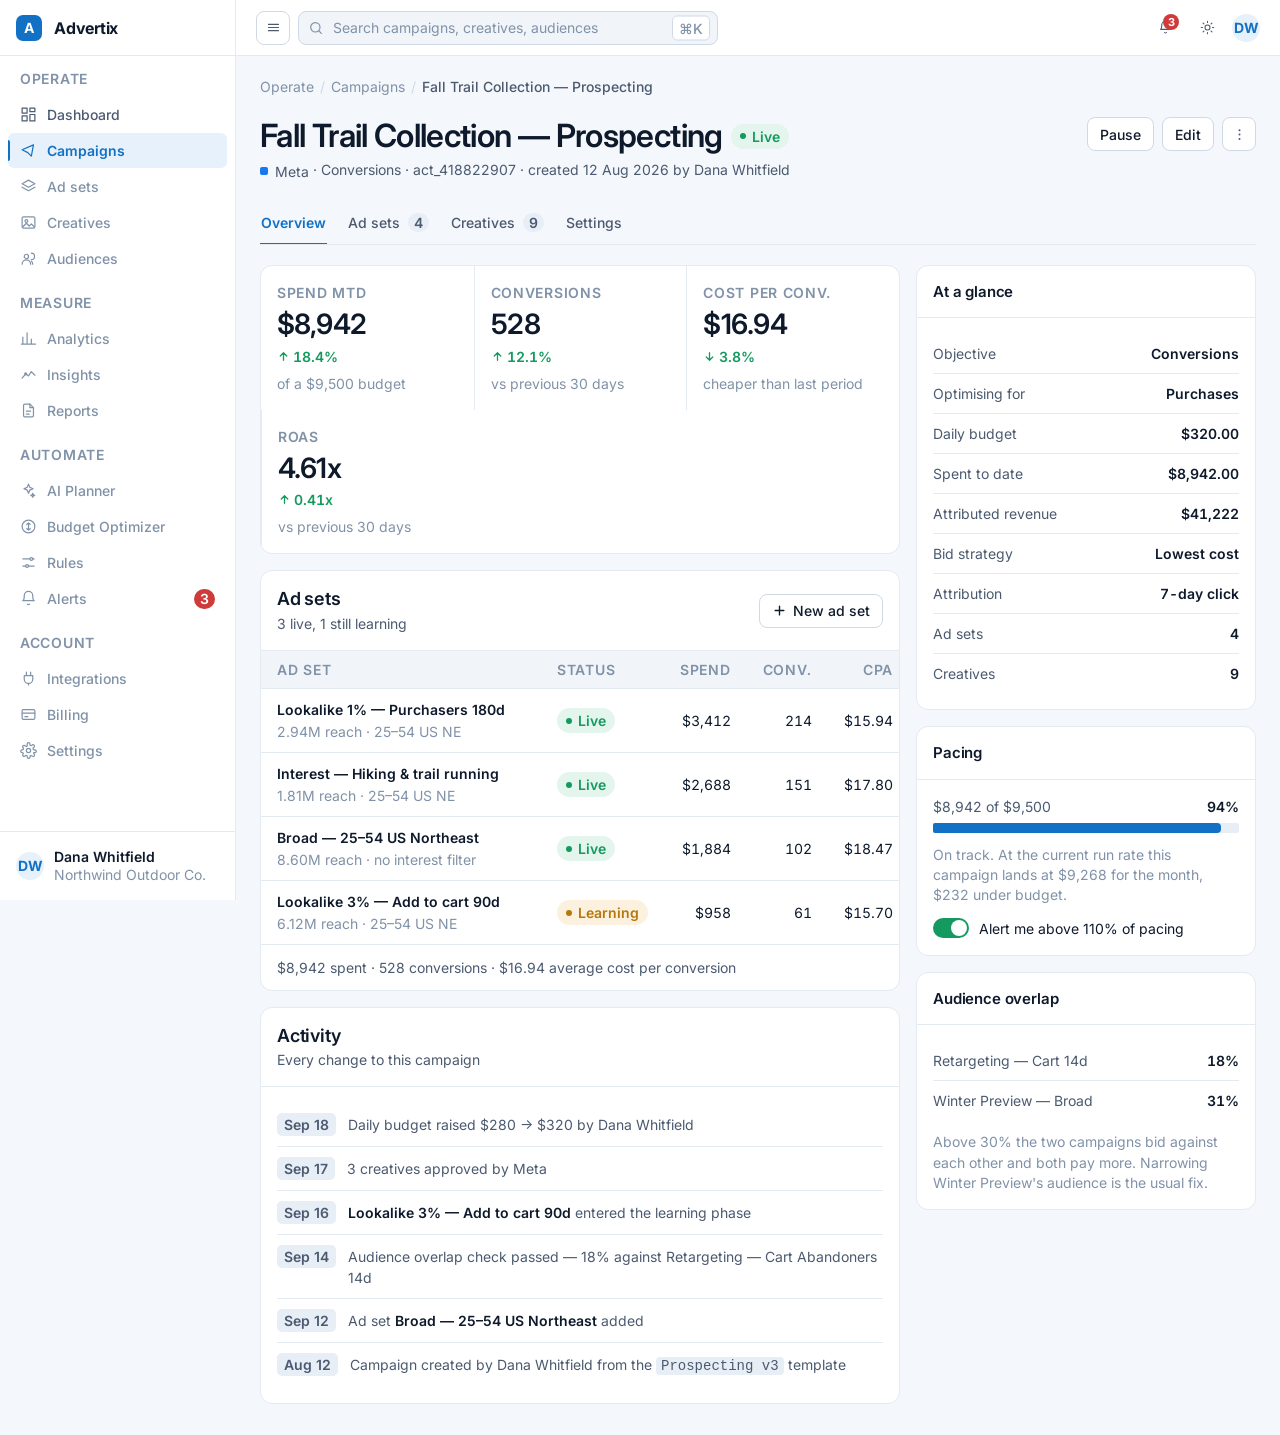
==== mockups/campaign-detail.html @ b87b7564 "Rebuild mockups on a console UI pattern set Restyles the design system and rebuilds the Dashboard, t" ====
<!doctype html>
<html lang="en">
<head>
<meta charset="utf-8" />
<meta name="viewport" content="width=device-width, initial-scale=1" />
<title>Fall Trail Collection &middot; Advertix</title>
<meta name="description" content="Advertix campaign detail mockup." />
<link rel="stylesheet" href="assets/tokens.css" />
<script>
  /* Resolve the theme before first paint so the page never flashes. */
  (function () {
    try {
      var saved = localStorage.getItem("advertix-theme");
      document.documentElement.setAttribute("data-theme",
        saved || (window.matchMedia("(prefers-color-scheme: dark)").matches ? "dark" : "light"));
    } catch (e) { document.documentElement.setAttribute("data-theme", "light"); }
  })();
</script>
</head>
<body>
<a class="skip-link" href="#main">Skip to content</a>
<div class="scrim" id="scrim" hidden></div>

<div class="app">
  <aside class="rail" id="rail" aria-label="Main navigation">
    <div class="rail__brand">
      <span class="rail__mark" aria-hidden="true">A</span>
      <span class="rail__name">Advertix</span>
    </div>
    <div class="rail__scroll">
      <div class="rail__group">
        <p class="eyebrow rail__label" id="nav-operate">Operate</p>
        <nav class="nav" aria-labelledby="nav-operate">
          <a class="nav__item" href="dashboard.html"><svg viewBox="0 0 24 24" fill="none" stroke="currentColor" stroke-width="1.7" stroke-linecap="round" stroke-linejoin="round" aria-hidden="true"><path d="M3 3h7v7H3zM14 3h7v5h-7zM14 12h7v9h-7zM3 14h7v7H3z"/></svg>Dashboard</a>
          <a class="nav__item" href="campaigns.html" aria-current="page"><svg viewBox="0 0 24 24" fill="none" stroke="currentColor" stroke-width="1.7" stroke-linecap="round" stroke-linejoin="round" aria-hidden="true"><path d="M3 11l16-7-3 16-5-5-8-4z"/></svg>Campaigns</a>
          <span class="nav__item nav__item--todo" title="Ad sets is not mocked yet"><svg viewBox="0 0 24 24" fill="none" stroke="currentColor" stroke-width="1.7" stroke-linecap="round" stroke-linejoin="round" aria-hidden="true"><path d="M12 3l9 5-9 5-9-5 9-5z"/><path d="M3 13l9 5 9-5"/></svg>Ad sets</span>
          <span class="nav__item nav__item--todo" title="Creatives is not mocked yet"><svg viewBox="0 0 24 24" fill="none" stroke="currentColor" stroke-width="1.7" stroke-linecap="round" stroke-linejoin="round" aria-hidden="true"><rect x="3" y="4" width="18" height="16" rx="2"/><circle cx="9" cy="10" r="2"/><path d="M4 18l5-5 4 4 3-3 4 4"/></svg>Creatives</span>
          <span class="nav__item nav__item--todo" title="Audiences is not mocked yet"><svg viewBox="0 0 24 24" fill="none" stroke="currentColor" stroke-width="1.7" stroke-linecap="round" stroke-linejoin="round" aria-hidden="true"><circle cx="9" cy="9" r="3"/><path d="M3 20a6 6 0 0112 0"/><path d="M16 4.5a3 3 0 010 9"/><path d="M18 20a5.6 5.6 0 00-2-4.3"/></svg>Audiences</span>
        </nav>
      </div>
      <div class="rail__group">
        <p class="eyebrow rail__label" id="nav-measure">Measure</p>
        <nav class="nav" aria-labelledby="nav-measure">
          <span class="nav__item nav__item--todo" title="Analytics is not mocked yet"><svg viewBox="0 0 24 24" fill="none" stroke="currentColor" stroke-width="1.7" stroke-linecap="round" stroke-linejoin="round" aria-hidden="true"><path d="M4 20V10M10 20V4M16 20v-7M22 20H2"/></svg>Analytics</span>
          <span class="nav__item nav__item--todo" title="Insights is not mocked yet"><svg viewBox="0 0 24 24" fill="none" stroke="currentColor" stroke-width="1.7" stroke-linecap="round" stroke-linejoin="round" aria-hidden="true"><path d="M3 17l5-6 4 3 4-6 5 5"/><circle cx="8" cy="11" r="1.4"/></svg>Insights</span>
          <span class="nav__item nav__item--todo" title="Reports is not mocked yet"><svg viewBox="0 0 24 24" fill="none" stroke="currentColor" stroke-width="1.7" stroke-linecap="round" stroke-linejoin="round" aria-hidden="true"><path d="M14 3H7a2 2 0 00-2 2v14a2 2 0 002 2h10a2 2 0 002-2V8z"/><path d="M14 3v5h5M9 13h6M9 17h4"/></svg>Reports</span>
        </nav>
      </div>
      <div class="rail__group">
        <p class="eyebrow rail__label" id="nav-automate">Automate</p>
        <nav class="nav" aria-labelledby="nav-automate">
          <span class="nav__item nav__item--todo" title="AI Planner is not mocked yet"><svg viewBox="0 0 24 24" fill="none" stroke="currentColor" stroke-width="1.7" stroke-linecap="round" stroke-linejoin="round" aria-hidden="true"><path d="M12 3l1.9 4.6L18.5 9.5 13.9 11.4 12 16l-1.9-4.6L5.5 9.5l4.6-1.9z"/><path d="M18 16l.8 2 2 .8-2 .8-.8 2-.8-2-2-.8 2-.8z"/></svg>AI Planner</span>
          <span class="nav__item nav__item--todo" title="Budget Optimizer is not mocked yet"><svg viewBox="0 0 24 24" fill="none" stroke="currentColor" stroke-width="1.7" stroke-linecap="round" stroke-linejoin="round" aria-hidden="true"><circle cx="12" cy="12" r="9"/><path d="M12 7v10M9.5 9.5a2.5 2.5 0 012.5-2 2.4 2.4 0 012.4 1.6M14.5 14.5a2.5 2.5 0 01-2.5 2 2.4 2.4 0 01-2.4-1.6"/></svg>Budget Optimizer</span>
          <span class="nav__item nav__item--todo" title="Rules is not mocked yet"><svg viewBox="0 0 24 24" fill="none" stroke="currentColor" stroke-width="1.7" stroke-linecap="round" stroke-linejoin="round" aria-hidden="true"><path d="M4 7h10M18 7h2M4 17h4M12 17h8"/><circle cx="16" cy="7" r="2"/><circle cx="10" cy="17" r="2"/></svg>Rules</span>
          <span class="nav__item nav__item--todo" title="Alerts is not mocked yet"><svg viewBox="0 0 24 24" fill="none" stroke="currentColor" stroke-width="1.7" stroke-linecap="round" stroke-linejoin="round" aria-hidden="true"><path d="M18 8a6 6 0 00-12 0c0 6-2 7-2 7h16s-2-1-2-7"/><path d="M10.5 20a2 2 0 003 0"/></svg>Alerts<span class="nav__count">3</span></span>
        </nav>
      </div>
      <div class="rail__group">
        <p class="eyebrow rail__label" id="nav-account">Account</p>
        <nav class="nav" aria-labelledby="nav-account">
          <span class="nav__item nav__item--todo" title="Integrations is not mocked yet"><svg viewBox="0 0 24 24" fill="none" stroke="currentColor" stroke-width="1.7" stroke-linecap="round" stroke-linejoin="round" aria-hidden="true"><path d="M9 3v5M15 3v5M6 8h12v5a6 6 0 01-12 0z"/><path d="M12 19v2"/></svg>Integrations</span>
          <span class="nav__item nav__item--todo" title="Billing is not mocked yet"><svg viewBox="0 0 24 24" fill="none" stroke="currentColor" stroke-width="1.7" stroke-linecap="round" stroke-linejoin="round" aria-hidden="true"><rect x="3" y="5" width="18" height="14" rx="2"/><path d="M3 10h18M7 15h4"/></svg>Billing</span>
          <span class="nav__item nav__item--todo" title="Settings is not mocked yet"><svg viewBox="0 0 24 24" fill="none" stroke="currentColor" stroke-width="1.7" stroke-linecap="round" stroke-linejoin="round" aria-hidden="true"><circle cx="12" cy="12" r="3"/><path d="M19.4 15a1.6 1.6 0 00.3 1.8l.1.1a2 2 0 11-2.8 2.8l-.1-.1a1.6 1.6 0 00-2.7 1.1V21a2 2 0 11-4 0v-.1A1.6 1.6 0 007.5 19.4l-.1.1a2 2 0 11-2.8-2.8l.1-.1A1.6 1.6 0 003 15a2 2 0 110-4 1.6 1.6 0 001.6-2.6l-.1-.1a2 2 0 112.8-2.8l.1.1A1.6 1.6 0 0010 3.6V3a2 2 0 114 0v.6a1.6 1.6 0 002.7 1.1l.1-.1a2 2 0 112.8 2.8l-.1.1A1.6 1.6 0 0021 11a2 2 0 110 4z"/></svg>Settings</span>
        </nav>
      </div>
    </div>
    <div class="rail__foot">
      <button class="acct" type="button" title="Switch workspace">
        <span class="avatar" aria-hidden="true">DW</span>
        <span style="min-width:0">
          <span class="acct__name">Dana Whitfield</span>
          <span class="acct__meta">Northwind Outdoor Co.</span>
        </span>
      </button>
    </div>
  </aside>
  <div class="main">
  <header class="topbar">
      <button class="btn btn--icon btn--icon-bordered hamburger" id="navToggle" type="button"
              aria-expanded="false" aria-controls="rail" aria-label="Open navigation">
        <svg viewBox="0 0 24 24" fill="none" stroke="currentColor" stroke-width="1.8" stroke-linecap="round" aria-hidden="true"><path d="M4 7h16M4 12h16M4 17h16"/></svg>
      </button>

      <div class="omnibox">
        <svg class="omnibox__icon" viewBox="0 0 24 24" fill="none" stroke="currentColor" stroke-width="1.8" stroke-linecap="round" aria-hidden="true"><circle cx="11" cy="11" r="7"/><path d="M20 20l-3.5-3.5"/></svg>
        <label class="visually-hidden" for="omni">Search campaigns, ad sets, creatives and audiences</label>
        <input id="omni" type="search" placeholder="Search campaigns, creatives, audiences" />
        <span class="kbd" aria-hidden="true">&#8984;K</span>
      </div>

      <span class="topbar__spacer"></span>

      <button class="btn btn--icon bell" type="button" aria-label="Notifications, 3 unread" title="Notifications">
        <svg viewBox="0 0 24 24" fill="none" stroke="currentColor" stroke-width="1.7" stroke-linecap="round" stroke-linejoin="round" aria-hidden="true"><path d="M18 8a6 6 0 00-12 0c0 6-2 7-2 7h16s-2-1-2-7"/><path d="M10.5 20a2 2 0 003 0"/></svg>
        <span class="bell__dot" aria-hidden="true">3</span>
      </button>

      <button class="btn btn--icon" id="themeToggle" type="button" aria-label="Switch to dark theme" title="Switch theme">
        <svg class="icon-sun" viewBox="0 0 24 24" fill="none" stroke="currentColor" stroke-width="1.7" stroke-linecap="round" aria-hidden="true"><circle cx="12" cy="12" r="4"/><path d="M12 2v2M12 20v2M2 12h2M20 12h2M4.9 4.9l1.4 1.4M17.7 17.7l1.4 1.4M19.1 4.9l-1.4 1.4M6.3 17.7l-1.4 1.4"/></svg>
        <svg class="icon-moon hidden" viewBox="0 0 24 24" fill="none" stroke="currentColor" stroke-width="1.7" stroke-linecap="round" stroke-linejoin="round" aria-hidden="true"><path d="M20 14.5A8.5 8.5 0 019.5 4a8.5 8.5 0 1010.5 10.5z"/></svg>
      </button>

      <span class="avatar" title="Dana Whitfield" aria-hidden="true">DW</span>
    </header>
    <main class="page" id="main">
      <nav class="crumbs" aria-label="Breadcrumb"><a href="dashboard.html">Operate</a><span class="crumbs__sep" aria-hidden="true">/</span><a href="campaigns.html">Campaigns</a><span class="crumbs__sep" aria-hidden="true">/</span><span aria-current="page">Fall Trail Collection &mdash; Prospecting</span></nav>

      <div class="pagehead">
        <div>
          <div class="row-2">
            <h1>Fall Trail Collection &mdash; Prospecting</h1>
            <span class="pill pill--live">Live</span>
          </div>
          <p class="pagehead__meta">
            <span class="plat" style="display:inline-flex"><span class="plat__dot plat__dot--meta" aria-hidden="true"></span>Meta</span>
            &middot; Conversions &middot; act_418822907 &middot; created 12 Aug 2026 by Dana Whitfield
          </p>
        </div>
        <div class="pagehead__actions">
          <button class="btn btn--default" type="button" data-say="Campaign paused - delivery stops at the next hourly sync">Pause</button>
          <button class="btn btn--default" type="button" data-say="Opening the campaign editor">Edit</button>
          <button class="btn btn--icon btn--icon-bordered" type="button" data-menu="hdrMenu" aria-haspopup="true" aria-expanded="false" aria-label="More actions">
            <svg viewBox="0 0 24 24" fill="currentColor" aria-hidden="true"><circle cx="12" cy="5" r="1.6"/><circle cx="12" cy="12" r="1.6"/><circle cx="12" cy="19" r="1.6"/></svg>
          </button>
        </div>
      </div>

      <div class="tabs" role="tablist" aria-label="Campaign sections">
        <button class="tab" role="tab" aria-selected="true"  aria-controls="d-ov"  id="d-t-ov"  type="button">Overview</button>
        <button class="tab" role="tab" aria-selected="false" aria-controls="d-as"  id="d-t-as"  type="button" tabindex="-1">Ad sets <span class="tab__count">4</span></button>
        <button class="tab" role="tab" aria-selected="false" aria-controls="d-cr"  id="d-t-cr"  type="button" tabindex="-1">Creatives <span class="tab__count">9</span></button>
        <button class="tab" role="tab" aria-selected="false" aria-controls="d-set" id="d-t-set" type="button" tabindex="-1">Settings</button>
      </div>

      <div id="d-ov" role="tabpanel" aria-labelledby="d-t-ov">
        <div class="split">
          <div class="stack-4">
            <section class="stats" aria-label="Campaign metrics">
            <div class="stat">
              <p class="stat__label">Spend MTD</p>
              <p class="stat__value">$8,942</p>
              <p class="stat__foot"><span class="delta delta--good"><svg viewBox="0 0 24 24" fill="none" stroke="currentColor" stroke-width="2.4" stroke-linecap="round" stroke-linejoin="round" aria-hidden="true"><path d="M12 19V5M6 11l6-6 6 6"/></svg>18.4%</span><span>of a $9,500 budget</span></p>
            </div>
            <div class="stat">
              <p class="stat__label">Conversions</p>
              <p class="stat__value">528</p>
              <p class="stat__foot"><span class="delta delta--good"><svg viewBox="0 0 24 24" fill="none" stroke="currentColor" stroke-width="2.4" stroke-linecap="round" stroke-linejoin="round" aria-hidden="true"><path d="M12 19V5M6 11l6-6 6 6"/></svg>12.1%</span><span>vs previous 30 days</span></p>
            </div>
            <div class="stat">
              <p class="stat__label">Cost per conv.</p>
              <p class="stat__value">$16.94</p>
              <p class="stat__foot"><span class="delta delta--good"><svg viewBox="0 0 24 24" fill="none" stroke="currentColor" stroke-width="2.4" stroke-linecap="round" stroke-linejoin="round" aria-hidden="true"><path d="M12 5v14M6 13l6 6 6-6"/></svg>3.8%</span><span>cheaper than last period</span></p>
            </div>
            <div class="stat">
              <p class="stat__label">ROAS</p>
              <p class="stat__value">4.61x</p>
              <p class="stat__foot"><span class="delta delta--good"><svg viewBox="0 0 24 24" fill="none" stroke="currentColor" stroke-width="2.4" stroke-linecap="round" stroke-linejoin="round" aria-hidden="true"><path d="M12 19V5M6 11l6-6 6 6"/></svg>0.41x</span><span>vs previous 30 days</span></p>
            </div>
            </section>

            <section class="card">
              <div class="card__head">
                <div><h2 class="card__title">Ad sets</h2><p class="card__sub">3 live, 1 still learning</p></div>
                <button class="btn btn--default" type="button" data-say="Opening the new ad set form">
                  <svg viewBox="0 0 24 24" fill="none" stroke="currentColor" stroke-width="2.2" stroke-linecap="round" aria-hidden="true"><path d="M12 5v14M5 12h14"/></svg>
                  New ad set
                </button>
              </div>
              <div class="tablewrap">
                <table class="table" style="min-width:760px">
                  <caption class="visually-hidden">Ad sets in this campaign</caption>
                  <thead><tr>
                    <th scope="col" class="col-name">Ad set</th><th scope="col">Status</th>
                    <th scope="col" class="num">Spend</th><th scope="col" class="num">Conv.</th>
                    <th scope="col" class="num">CPA</th><th scope="col" class="num">ROAS</th>
                    <th class="col-actions" scope="col"><span class="visually-hidden">Actions</span></th>
                  </tr></thead>
                  <tbody>
              <tr>
                <td><span class="cell"><span class="cell__main">Lookalike 1% &mdash; Purchasers 180d</span><span class="cell__sub">2.94M reach &middot; 25&ndash;54 US NE</span></span></td>
                <td><span class="pill pill--live">Live</span></td>
                <td class="num">$3,412</td><td class="num">214</td><td class="num">$15.94</td><td class="num">4.92x</td>
                <td class="col-actions"><button class="btn btn--icon" type="button" data-menu="am0" aria-haspopup="true" aria-expanded="false" aria-label="Campaign actions"><svg viewBox="0 0 24 24" fill="currentColor" aria-hidden="true"><circle cx="12" cy="5" r="1.6"/><circle cx="12" cy="12" r="1.6"/><circle cx="12" cy="19" r="1.6"/></svg></button></td>
              </tr>
              <tr>
                <td><span class="cell"><span class="cell__main">Interest &mdash; Hiking &amp; trail running</span><span class="cell__sub">1.81M reach &middot; 25&ndash;54 US NE</span></span></td>
                <td><span class="pill pill--live">Live</span></td>
                <td class="num">$2,688</td><td class="num">151</td><td class="num">$17.80</td><td class="num">4.41x</td>
                <td class="col-actions"><button class="btn btn--icon" type="button" data-menu="am1" aria-haspopup="true" aria-expanded="false" aria-label="Campaign actions"><svg viewBox="0 0 24 24" fill="currentColor" aria-hidden="true"><circle cx="12" cy="5" r="1.6"/><circle cx="12" cy="12" r="1.6"/><circle cx="12" cy="19" r="1.6"/></svg></button></td>
              </tr>
              <tr>
                <td><span class="cell"><span class="cell__main">Broad &mdash; 25&ndash;54 US Northeast</span><span class="cell__sub">8.60M reach &middot; no interest filter</span></span></td>
                <td><span class="pill pill--live">Live</span></td>
                <td class="num">$1,884</td><td class="num">102</td><td class="num">$18.47</td><td class="num">4.28x</td>
                <td class="col-actions"><button class="btn btn--icon" type="button" data-menu="am2" aria-haspopup="true" aria-expanded="false" aria-label="Campaign actions"><svg viewBox="0 0 24 24" fill="currentColor" aria-hidden="true"><circle cx="12" cy="5" r="1.6"/><circle cx="12" cy="12" r="1.6"/><circle cx="12" cy="19" r="1.6"/></svg></button></td>
              </tr>
              <tr>
                <td><span class="cell"><span class="cell__main">Lookalike 3% &mdash; Add to cart 90d</span><span class="cell__sub">6.12M reach &middot; 25&ndash;54 US NE</span></span></td>
                <td><span class="pill pill--learning">Learning</span></td>
                <td class="num">$958</td><td class="num">61</td><td class="num">$15.70</td><td class="num">4.63x</td>
                <td class="col-actions"><button class="btn btn--icon" type="button" data-menu="am3" aria-haspopup="true" aria-expanded="false" aria-label="Campaign actions"><svg viewBox="0 0 24 24" fill="currentColor" aria-hidden="true"><circle cx="12" cy="5" r="1.6"/><circle cx="12" cy="12" r="1.6"/><circle cx="12" cy="19" r="1.6"/></svg></button></td>
              </tr>
                  </tbody>
                </table>
              </div>
              <div class="card__foot"><span>$8,942 spent &middot; 528 conversions &middot; $16.94 average cost per conversion</span></div>
            </section>

            <section class="card">
              <div class="card__head"><div><h2 class="card__title">Activity</h2><p class="card__sub">Every change to this campaign</p></div></div>
              <div class="card__body">
                <div class="feed">
              <div class="feed__row"><span class="feed__when">Sep 18</span><span class="feed__what">Daily budget raised $280 &rarr; $320 by Dana Whitfield</span></div>
              <div class="feed__row"><span class="feed__when">Sep 17</span><span class="feed__what">3 creatives approved by Meta</span></div>
              <div class="feed__row"><span class="feed__when">Sep 16</span><span class="feed__what"><b>Lookalike 3% &mdash; Add to cart 90d</b> entered the learning phase</span></div>
              <div class="feed__row"><span class="feed__when">Sep 14</span><span class="feed__what">Audience overlap check passed &mdash; 18% against Retargeting &mdash; Cart Abandoners 14d</span></div>
              <div class="feed__row"><span class="feed__when">Sep 12</span><span class="feed__what">Ad set <b>Broad &mdash; 25&ndash;54 US Northeast</b> added</span></div>
              <div class="feed__row"><span class="feed__when">Aug 12</span><span class="feed__what">Campaign created by Dana Whitfield from the <span class="mono">Prospecting v3</span> template</span></div>
                </div>
              </div>
            </section>
          </div>

          <aside class="stack-4">
            <section class="card">
              <div class="card__head"><div><h2 class="card__title" style="font-size:var(--fs-body)">At a glance</h2></div></div>
              <div class="card__body">
                <div class="facts">
                  <div class="facts__row"><span class="facts__key">Objective</span><span class="facts__val">Conversions</span></div>
                  <div class="facts__row"><span class="facts__key">Optimising for</span><span class="facts__val">Purchases</span></div>
                  <div class="facts__row"><span class="facts__key">Daily budget</span><span class="facts__val">$320.00</span></div>
                  <div class="facts__row"><span class="facts__key">Spent to date</span><span class="facts__val">$8,942.00</span></div>
                  <div class="facts__row"><span class="facts__key">Attributed revenue</span><span class="facts__val">$41,222</span></div>
                  <div class="facts__row"><span class="facts__key">Bid strategy</span><span class="facts__val">Lowest cost</span></div>
                  <div class="facts__row"><span class="facts__key">Attribution</span><span class="facts__val">7-day click</span></div>
                  <div class="facts__row"><span class="facts__key">Ad sets</span><span class="facts__val">4</span></div>
                  <div class="facts__row"><span class="facts__key">Creatives</span><span class="facts__val">9</span></div>
                </div>
              </div>
            </section>

            <section class="card">
              <div class="card__head"><div><h2 class="card__title" style="font-size:var(--fs-body)">Pacing</h2></div></div>
              <div class="card__body stack-3">
                <div>
                  <div class="hbar__top">
                    <span class="u-small u-muted">$8,942 of $9,500</span>
                    <span class="hbar__val">94%</span>
                  </div>
                  <div class="hbar__track"><div class="hbar__fill" style="width:94%"></div></div>
                </div>
                <p class="field__hint">On track. At the current run rate this campaign lands at $9,268 for the month, $232 under budget.</p>
                <label class="switch">
                  <input type="checkbox" checked />
                  <span class="switch__track" aria-hidden="true"></span>
                  <span class="u-small">Alert me above 110% of pacing</span>
                </label>
              </div>
            </section>

            <section class="card">
              <div class="card__head"><div><h2 class="card__title" style="font-size:var(--fs-body)">Audience overlap</h2></div></div>
              <div class="card__body stack-3">
                <div class="facts">
                  <div class="facts__row"><span class="facts__key">Retargeting &mdash; Cart 14d</span><span class="facts__val">18%</span></div>
                  <div class="facts__row"><span class="facts__key">Winter Preview &mdash; Broad</span><span class="facts__val">31%</span></div>
                </div>
                <p class="field__hint">Above 30% the two campaigns bid against each other and both pay more. Narrowing Winter Preview's audience is the usual fix.</p>
              </div>
            </section>
          </aside>
        </div>
      </div>

      <div id="d-as" role="tabpanel" aria-labelledby="d-t-as" class="hidden">
        <section class="card">
          <div class="card__head"><div><h2 class="card__title">All 4 ad sets</h2><p class="card__sub">Same table as the overview, with delivery diagnostics added</p></div></div>
          <div class="card__body"><p class="u-muted u-small">Delivery diagnostics, frequency and placement breakdowns land on this tab in a later pass. The ad set table on the Overview tab is the finished pattern.</p></div>
        </section>
      </div>

      <div id="d-cr" role="tabpanel" aria-labelledby="d-t-cr" class="hidden">
        <section class="card"><div class="card__body">
          <div class="empty">
            <span class="empty__icon" aria-hidden="true"><svg viewBox="0 0 24 24" fill="none" stroke="currentColor" stroke-width="1.8" stroke-linecap="round" stroke-linejoin="round" aria-hidden="true"><rect x="3" y="4" width="18" height="16" rx="2"/><circle cx="9" cy="10" r="2"/><path d="M4 18l5-5 4 4 3-3 4 4"/></svg></span>
            <h2 class="card__title">9 creatives, all approved</h2>
            <p>Frequency is 3.2 and climbing on the three oldest. Meta usually starts pulling delivery once it passes 3.5, so a refresh is worth queueing.</p>
            <div class="empty__actions"><button class="btn btn--default" type="button" data-say="Opening the creative grid">Open creative grid</button></div>
          </div>
        </div></section>
      </div>

      <div id="d-set" role="tabpanel" aria-labelledby="d-t-set" class="hidden">
        <section class="card">
          <div class="card__head"><div><h2 class="card__title">Settings</h2><p class="card__sub">Changes apply at the next hourly sync</p></div></div>
          <div class="card__body stack-4">
            <div class="formgrid formgrid--2">
              <div class="field">
                <label class="field__label" for="dname">Campaign name</label>
                <input class="input" id="dname" type="text" value="Fall Trail Collection &mdash; Prospecting" />
              </div>
              <div class="field">
                <label class="field__label" for="dbudget">Daily budget</label>
                <input class="input" id="dbudget" type="text" value="$320.00" />
                <p class="field__hint">Raising it more than 20% at once resets the learning phase.</p>
              </div>
            </div>
            <label class="switch">
              <input type="checkbox" checked />
              <span class="switch__track" aria-hidden="true"></span>
              <span class="u-small">Pause automatically if CPA goes above $24.00 for 3 days</span>
            </label>
          </div>
          <div class="formfoot">
            <button class="btn btn--danger" type="button" data-say="Archive needs a confirmation step - not mocked yet">Archive campaign</button>
            <button class="btn btn--primary" type="button" data-say="Settings saved - live at the next hourly sync">Save changes</button>
          </div>
        </section>
      </div>
    </main>
  </div>
</div>

<div class="menu" id="hdrMenu" hidden role="menu">
  <button class="menu__item" type="button" role="menuitem" data-say="Campaign duplicated as a draft">Duplicate campaign</button>
  <button class="menu__item" type="button" role="menuitem" data-say="Opening the change history">View change history</button>
  <button class="menu__item" type="button" role="menuitem" data-say="Exporting this campaign to CSV">Export report</button>
  <div class="menu__sep"></div>
  <button class="menu__item menu__item--danger" type="button" role="menuitem" data-say="Archive needs a confirmation step - not mocked yet">Archive campaign</button>
</div>
<div class="menu" id="am0" hidden role="menu">
  <button class="menu__item" type="button" role="menuitem" data-say="Opening the campaign editor">Edit campaign</button>
  <button class="menu__item" type="button" role="menuitem" data-say="Campaign paused">Pause campaign</button>
  <button class="menu__item" type="button" role="menuitem" data-say="Campaign duplicated as a draft">Duplicate</button>
  <div class="menu__sep"></div>
  <button class="menu__item menu__item--danger" type="button" role="menuitem" data-say="Campaign archived">Archive</button>
</div>
<div class="menu" id="am1" hidden role="menu">
  <button class="menu__item" type="button" role="menuitem" data-say="Opening the campaign editor">Edit campaign</button>
  <button class="menu__item" type="button" role="menuitem" data-say="Campaign paused">Pause campaign</button>
  <button class="menu__item" type="button" role="menuitem" data-say="Campaign duplicated as a draft">Duplicate</button>
  <div class="menu__sep"></div>
  <button class="menu__item menu__item--danger" type="button" role="menuitem" data-say="Campaign archived">Archive</button>
</div>
<div class="menu" id="am2" hidden role="menu">
  <button class="menu__item" type="button" role="menuitem" data-say="Opening the campaign editor">Edit campaign</button>
  <button class="menu__item" type="button" role="menuitem" data-say="Campaign paused">Pause campaign</button>
  <button class="menu__item" type="button" role="menuitem" data-say="Campaign duplicated as a draft">Duplicate</button>
  <div class="menu__sep"></div>
  <button class="menu__item menu__item--danger" type="button" role="menuitem" data-say="Campaign archived">Archive</button>
</div>
<div class="menu" id="am3" hidden role="menu">
  <button class="menu__item" type="button" role="menuitem" data-say="Opening the campaign editor">Edit campaign</button>
  <button class="menu__item" type="button" role="menuitem" data-say="Campaign paused">Pause campaign</button>
  <button class="menu__item" type="button" role="menuitem" data-say="Campaign duplicated as a draft">Duplicate</button>
  <div class="menu__sep"></div>
  <button class="menu__item menu__item--danger" type="button" role="menuitem" data-say="Campaign archived">Archive</button>
</div>

<div class="toast" id="toast" role="status" aria-live="polite">
  <span class="toast__dot" aria-hidden="true"></span>
  <span id="toastText">Saved</span>
</div>

<script>
(function () {
  "use strict";

  var root = document.documentElement;
  var $ = function (id) { return document.getElementById(id); };

  /* Theme */
  var themeBtn = $("themeToggle");
  function paintTheme() {
    var dark = root.getAttribute("data-theme") === "dark";
    themeBtn.querySelector(".icon-sun").classList.toggle("hidden", dark);
    themeBtn.querySelector(".icon-moon").classList.toggle("hidden", !dark);
    themeBtn.setAttribute("aria-label", dark ? "Switch to light theme" : "Switch to dark theme");
  }
  themeBtn.addEventListener("click", function () {
    var next = root.getAttribute("data-theme") === "dark" ? "light" : "dark";
    root.setAttribute("data-theme", next);
    try { localStorage.setItem("advertix-theme", next); } catch (e) {}
    paintTheme();
  });
  paintTheme();

  /* Off-canvas navigation */
  var navToggle = $("navToggle"), scrim = $("scrim"), rail = $("rail");
  function setNav(open) {
    root.setAttribute("data-nav", open ? "open" : "closed");
    navToggle.setAttribute("aria-expanded", String(open));
    navToggle.setAttribute("aria-label", open ? "Close navigation" : "Open navigation");
    scrim.hidden = !open;
    (open ? rail.querySelector("a, button") : navToggle).focus();
  }
  navToggle.addEventListener("click", function () { setNav(root.getAttribute("data-nav") !== "open"); });
  scrim.addEventListener("click", function () { setNav(false); });

  /* Toast */
  var toast = $("toast"), toastText = $("toastText"), toastTimer;
  function say(msg) {
    toastText.textContent = msg;
    toast.setAttribute("data-show", "true");
    clearTimeout(toastTimer);
    toastTimer = setTimeout(function () { toast.removeAttribute("data-show"); }, 3000);
  }

  /* Row menus — one open at a time, click-away and Escape close it. */
  var openMenu = null;
  function closeMenu() { if (openMenu) { openMenu.hidden = true; openMenu.__btn.setAttribute("aria-expanded", "false"); openMenu = null; } }
  Array.prototype.forEach.call(document.querySelectorAll("[data-menu]"), function (btn) {
    var menu = document.getElementById(btn.getAttribute("data-menu"));
    if (!menu) { return; }
    menu.__btn = btn;
    btn.addEventListener("click", function (e) {
      e.stopPropagation();
      var wasOpen = !menu.hidden;
      closeMenu();
      if (!wasOpen) {
        var r = btn.getBoundingClientRect();
        menu.style.top = (window.scrollY + r.bottom + 4) + "px";
        menu.style.left = (window.scrollX + r.right - menu.offsetWidth) + "px";
        menu.hidden = false;
        btn.setAttribute("aria-expanded", "true");
        openMenu = menu;
      }
    });
    Array.prototype.forEach.call(menu.querySelectorAll(".menu__item"), function (item) {
      item.addEventListener("click", function () { closeMenu(); say(item.getAttribute("data-say") || item.textContent.trim()); });
    });
  });
  document.addEventListener("click", closeMenu);
  document.addEventListener("keydown", function (e) {
    if (e.key !== "Escape") { return; }
    if (openMenu) { closeMenu(); }
    else if (root.getAttribute("data-nav") === "open") { setNav(false); }
  });

  /* Tabs */
  Array.prototype.forEach.call(document.querySelectorAll("[role=tablist]"), function (list) {
    var tabs = Array.prototype.slice.call(list.querySelectorAll("[role=tab]"));
    function select(tab) {
      tabs.forEach(function (t) {
        var on = t === tab;
        t.setAttribute("aria-selected", String(on));
        t.tabIndex = on ? 0 : -1;
        var panel = document.getElementById(t.getAttribute("aria-controls"));
        if (panel) { panel.classList.toggle("hidden", !on); }
      });
    }
    tabs.forEach(function (tab, i) {
      tab.addEventListener("click", function () { select(tab); });
      tab.addEventListener("keydown", function (e) {
        var d = e.key === "ArrowRight" ? 1 : e.key === "ArrowLeft" ? -1 : 0;
        if (!d) { return; }
        e.preventDefault();
        var next = tabs[(i + d + tabs.length) % tabs.length];
        next.focus(); select(next);
      });
    });
  });

  /* Select-all checkbox in table headers */
  Array.prototype.forEach.call(document.querySelectorAll("[data-checkall]"), function (master) {
    var boxes = Array.prototype.slice.call(document.querySelectorAll("." + master.getAttribute("data-checkall")));
    master.addEventListener("change", function () {
      boxes.forEach(function (b) { b.checked = master.checked; });
      master.indeterminate = false;
    });
    boxes.forEach(function (b) {
      b.addEventListener("change", function () {
        var n = boxes.filter(function (x) { return x.checked; }).length;
        master.checked = n === boxes.length;
        master.indeterminate = n > 0 && n < boxes.length;
      });
    });
  });

  /* Anything marked data-say is wired, so no control on these pages is dead. */
  Array.prototype.forEach.call(document.querySelectorAll("[data-say]:not(.menu__item)"), function (el) {
    el.addEventListener("click", function () { say(el.getAttribute("data-say")); });
  });

})();
</script>
</body>
</html>
---- mockups/assets/tokens.css ----
/* ===========================================================================
   Advertix — design tokens & shared UI
   Single source of truth for every mockup in this folder. Never hardcode a
   colour in a page; reference a variable from here.

   1 font · 2 tokens light · 3 tokens dark · 4 base · 5 shell · 6 page header
   7 tabs · 8 toolbar · 9 buttons · 10 form controls · 11 cards · 12 tables
   13 status · 14 stats · 15 attention list · 16 detail layout · 17 activity
   18 stepper · 19 charts · 20 states · 21 overlays · 22 utilities · 23 hub
   =========================================================================== */

/* ---- 1. Font ------------------------------------------------------------ */
/* One family throughout. A console is read, not browsed — a second display
   face on titles and metrics makes the numbers look editorial. */
@import url("https://fonts.googleapis.com/css2?family=Inter:wght@400;500;600;700&display=swap");

/* ---- 2. Tokens — light -------------------------------------------------- */
:root {
  --canvas: #f4f7fb;
  --surface: #ffffff;
  --surface-2: #f1f5fa;
  --surface-3: #e8eef6;
  --ink: #0e1a2b;
  --ink-2: #4b5a70;
  --ink-3: #8092a8;
  --line: #e4eaf2;
  --line-strong: #cfd9e6;

  --brand: #1271c4;
  --brand-hover: #0f5fa8;
  --brand-active: #0c4d88;
  --brand-soft: #e7f1fb;
  --on-brand: #ffffff;
  --link: #1271c4;

  --positive: #149a5e;
  --positive-soft: #e3f5ec;
  --warning: #b6770c;
  --warning-soft: #fbf1de;
  --risk: #cf3b3b;
  --risk-soft: #fbe9e9;
  --ai: #6b47d6;
  --ai-soft: #efebfc;
  --neutral-soft: #eef2f7;

  --platform-meta: #1877f2;
  --platform-google: #ea4335;
  --platform-tiktok: #111111;
  --platform-linkedin: #0a66c2;

  /* Chart series — validated for lightness, chroma, CVD separation,
     normal-vision separation and 3:1 contrast against the chart surface. */
  --series-1: #1271c4;
  --series-2: #eb6834;
  --series-2-wash: rgba(235, 104, 52, 0.1);
  --grid: #e4eaf2;
  --chart-surface: #ffffff;

  --font: "Inter", system-ui, -apple-system, "Segoe UI", sans-serif;
  --fs-micro: 14px;  /* hard floor — nothing on any page goes below */
  --fs-small: 14px;
  --fs-body: 15px;
  --fs-h3: 18px;
  --fs-h2: 22px;
  --fs-metric: 28px;
  --fs-title: 32px;

  --r-control: 8px;
  --r-card: 12px;
  --r-pill: 999px;

  --s1: 4px;
  --s2: 8px;
  --s3: 12px;
  --s4: 16px;
  --s5: 20px;
  --s6: 24px;
  --s7: 32px;

  /* Cards use borders. Shadow is for things that float. */
  --shadow-popover: 0 8px 24px -8px rgba(14, 26, 43, 0.22);
  --shadow-overlay: 0 16px 40px -12px rgba(14, 26, 43, 0.28);
  --ring: 0 0 0 2px var(--surface), 0 0 0 4px var(--brand);

  --rail-w: 236px;
  --topbar-h: 56px;

  --ease: cubic-bezier(0.32, 0.72, 0, 1);
  --dur: 140ms;

  color-scheme: light;
}

/* ---- 3. Tokens — dark --------------------------------------------------- */
:root[data-theme="dark"] {
  --canvas: #0a121e;
  --surface: #101c2c;
  --surface-2: #0d1826;
  --surface-3: #182636;
  --ink: #e8eef7;
  --ink-2: #a6b6cd;
  --ink-3: #728299;
  --line: #213247;
  --line-strong: #2d4058;

  --brand: #1271c4;
  --brand-hover: #3b93e0;
  --brand-active: #63a9e8;
  --brand-soft: #132c45;
  --link: #3b93e0;

  --positive: #38b87a;
  --positive-soft: #10301f;
  --warning: #d79a2b;
  --warning-soft: #33280f;
  --risk: #ef6f6b;
  --risk-soft: #35191b;
  --ai: #8a72e0;
  --ai-soft: #201b38;
  --neutral-soft: #1a2738;

  --platform-tiktok: #f1f1f1;

  --series-1: #3b93e0;
  --series-2: #e0703c;
  --series-2-wash: rgba(224, 112, 60, 0.12);
  --grid: #213247;
  --chart-surface: #101c2c;

  --shadow-popover: 0 8px 24px -8px rgba(0, 0, 0, 0.6);
  --shadow-overlay: 0 16px 40px -12px rgba(0, 0, 0, 0.7);
  --ring: 0 0 0 2px var(--surface), 0 0 0 4px var(--brand-hover);

  color-scheme: dark;
}

@media (prefers-color-scheme: dark) {
  :root:not([data-theme]) {
    --canvas: #0a121e;
    --surface: #101c2c;
    --surface-2: #0d1826;
    --surface-3: #182636;
    --ink: #e8eef7;
    --ink-2: #a6b6cd;
    --ink-3: #728299;
    --line: #213247;
    --line-strong: #2d4058;
    --brand-hover: #3b93e0;
    --brand-active: #63a9e8;
    --brand-soft: #132c45;
    --link: #3b93e0;
    --positive: #38b87a;
    --positive-soft: #10301f;
    --warning: #d79a2b;
    --warning-soft: #33280f;
    --risk: #ef6f6b;
    --risk-soft: #35191b;
    --ai: #8a72e0;
    --ai-soft: #201b38;
    --neutral-soft: #1a2738;
    --platform-tiktok: #f1f1f1;
    --series-1: #3b93e0;
    --series-2: #e0703c;
    --series-2-wash: rgba(224, 112, 60, 0.12);
    --grid: #213247;
    --chart-surface: #101c2c;
    color-scheme: dark;
  }
}

/* ---- 4. Base ------------------------------------------------------------ */
*, *::before, *::after { box-sizing: border-box; }
html { -webkit-text-size-adjust: 100%; }

body {
  margin: 0;
  background: var(--canvas);
  color: var(--ink);
  font-family: var(--font);
  font-size: var(--fs-body);
  line-height: 1.5;
  -webkit-font-smoothing: antialiased;
  -moz-osx-font-smoothing: grayscale;
  overflow-x: hidden;
}

h1, h2, h3, h4 { margin: 0; font-weight: 600; color: var(--ink); letter-spacing: -0.011em; }
h1 { font-size: var(--fs-title); line-height: 1.2; letter-spacing: -0.02em; }
h2 { font-size: var(--fs-h2); line-height: 1.3; }
h3 { font-size: var(--fs-h3); line-height: 1.4; }
p  { margin: 0; }

a { color: var(--link); text-decoration: none; }
a:hover { text-decoration: underline; }
a.btn:hover, a.nav__item:hover, a.hubcard:hover, a.attn__go:hover { text-decoration: none; }

button, input, select, textarea { font: inherit; color: inherit; }

:focus-visible { outline: none; box-shadow: var(--ring); border-radius: var(--r-control); }
::selection { background: var(--brand-soft); color: var(--ink); }

.tnum { font-variant-numeric: tabular-nums; }
.u-muted { color: var(--ink-2); }
.u-faint { color: var(--ink-3); }
.u-small { font-size: var(--fs-small); }
.u-strong { font-weight: 600; color: var(--ink); }

.visually-hidden {
  position: absolute; width: 1px; height: 1px; margin: -1px; padding: 0;
  overflow: hidden; clip: rect(0 0 0 0); white-space: nowrap; border: 0;
}

.skip-link {
  position: absolute; left: var(--s4); top: -60px; z-index: 100;
  background: var(--surface); color: var(--ink);
  border: 1px solid var(--line-strong); border-radius: var(--r-control);
  padding: var(--s2) var(--s4); transition: top var(--dur) var(--ease);
}
.skip-link:focus { top: var(--s4); text-decoration: none; }

/* Small uppercase label. Held at the 14px floor, so it leans on weight,
   colour and tracking rather than size to stay recessive. */
.eyebrow {
  font-size: var(--fs-micro); font-weight: 600; color: var(--ink-3);
  letter-spacing: 0.05em; text-transform: uppercase;
}

/* ---- 5. Shell ----------------------------------------------------------- */
.app { display: grid; grid-template-columns: var(--rail-w) minmax(0, 1fr); min-height: 100vh; }

.rail {
  position: fixed; inset: 0 auto 0 0; width: var(--rail-w); z-index: 40;
  display: flex; flex-direction: column;
  background: var(--surface); border-right: 1px solid var(--line);
}

.rail__brand {
  display: flex; align-items: center; gap: var(--s3); flex: 0 0 auto;
  height: var(--topbar-h); padding: 0 var(--s4);
  border-bottom: 1px solid var(--line);
}
.rail__mark {
  width: 26px; height: 26px; flex: 0 0 auto; border-radius: 7px;
  background: var(--brand); color: var(--on-brand);
  display: grid; place-items: center; font-weight: 700; font-size: var(--fs-small);
}
.rail__name { font-weight: 700; font-size: 16px; letter-spacing: -0.015em; }

.rail__scroll { flex: 1 1 auto; overflow-y: auto; padding: var(--s3) var(--s2) var(--s4); }
.rail__group + .rail__group { margin-top: var(--s4); }
.rail__label { padding: 0 var(--s3) var(--s2); }

.nav { display: flex; flex-direction: column; gap: 1px; }
.nav__item {
  position: relative; display: flex; align-items: center; gap: 10px;
  padding: 7px var(--s3); border-radius: 6px;
  color: var(--ink-2); font-size: var(--fs-small); font-weight: 500;
  transition: background var(--dur) var(--ease), color var(--dur) var(--ease);
}
.nav__item:hover { background: var(--surface-2); color: var(--ink); text-decoration: none; }
.nav__item[aria-current="page"] { background: var(--brand-soft); color: var(--brand); font-weight: 600; }
.nav__item[aria-current="page"]::before {
  content: ""; position: absolute; left: 0; top: 7px; bottom: 7px;
  width: 2px; border-radius: 0 2px 2px 0; background: var(--brand);
}
:root[data-theme="dark"] .nav__item[aria-current="page"] { color: var(--brand-hover); }
:root[data-theme="dark"] .nav__item[aria-current="page"]::before { background: var(--brand-hover); }
.nav__item svg { width: 17px; height: 17px; flex: 0 0 auto; }
/* Pages not mocked yet: dimmed and inert, with a title that says so.
   No "Soon" chips — they added noise to every row for no information. */
.nav__item--todo { color: var(--ink-3); cursor: default; }
.nav__item--todo:hover { background: transparent; color: var(--ink-3); }

.nav__count {
  margin-left: auto; min-width: 20px; height: 20px; padding: 0 6px;
  border-radius: var(--r-pill); background: var(--risk); color: #fff;
  font-size: var(--fs-micro); font-weight: 600; line-height: 20px; text-align: center;
}

.rail__foot { flex: 0 0 auto; border-top: 1px solid var(--line); padding: var(--s2); }
.acct {
  display: flex; align-items: center; gap: 10px; width: 100%;
  padding: var(--s2); background: none; border: 0; border-radius: 6px;
  cursor: pointer; text-align: left;
}
.acct:hover { background: var(--surface-2); }
.avatar {
  width: 28px; height: 28px; flex: 0 0 auto; border-radius: var(--r-pill);
  background: var(--brand-soft); color: var(--brand);
  display: grid; place-items: center; font-size: var(--fs-micro); font-weight: 700;
}
:root[data-theme="dark"] .avatar { color: var(--brand-hover); }
.acct__name {
  display: block; font-size: var(--fs-small); font-weight: 600; line-height: 1.3;
  white-space: nowrap; overflow: hidden; text-overflow: ellipsis;
}
.acct__meta { display: block; font-size: var(--fs-micro); color: var(--ink-3); line-height: 1.3; }

.topbar {
  position: sticky; top: 0; z-index: 30; height: var(--topbar-h);
  display: flex; align-items: center; gap: var(--s2);
  padding: 0 var(--s5); background: var(--surface); border-bottom: 1px solid var(--line);
}
.topbar__spacer { flex: 1 1 auto; }
.hamburger { display: none; }

/* Global search — the widest affordance in the bar, as it should be. */
.omnibox { position: relative; flex: 0 1 420px; min-width: 0; }
.omnibox input {
  width: 100%; height: 34px; padding: 0 60px 0 34px;
  border: 1px solid var(--line-strong); border-radius: var(--r-control);
  background: var(--surface-2); color: var(--ink); font-size: var(--fs-small);
}
.omnibox input::placeholder { color: var(--ink-3); }
.omnibox input:hover { background: var(--surface); }
.omnibox input:focus { background: var(--surface); border-color: var(--brand); }
.omnibox__icon {
  position: absolute; left: 10px; top: 50%; transform: translateY(-50%);
  width: 16px; height: 16px; color: var(--ink-3); pointer-events: none;
}
.kbd {
  position: absolute; right: 8px; top: 50%; transform: translateY(-50%);
  padding: 1px 6px; border: 1px solid var(--line-strong); border-radius: 5px;
  background: var(--surface); color: var(--ink-3);
  font-size: var(--fs-micro); font-weight: 500; pointer-events: none;
}

.bell { position: relative; }
.bell__dot {
  position: absolute; top: 2px; right: 2px; min-width: 16px; height: 16px;
  padding: 0 4px; border-radius: var(--r-pill); background: var(--risk); color: #fff;
  font-size: 11px; font-weight: 700; line-height: 16px; text-align: center;
}

.main { grid-column: 2; min-width: 0; display: flex; flex-direction: column; }
.page { padding: var(--s5) var(--s6) var(--s7); display: flex; flex-direction: column; gap: var(--s5); width: 100%; }

.scrim { display: none; position: fixed; inset: 0; background: rgba(14, 26, 43, 0.5); z-index: 39; }

@media (max-width: 860px) {
  .app { grid-template-columns: minmax(0, 1fr); }
  .main { grid-column: 1; }
  .rail { transform: translateX(-100%); transition: transform 220ms var(--ease); box-shadow: var(--shadow-overlay); }
  :root[data-nav="open"] .rail { transform: translateX(0); }
  :root[data-nav="open"] .scrim { display: block; }
  .hamburger { display: inline-flex; }
  .topbar { padding: 0 var(--s4); }
  .topbar .topbar__status { display: none; }
  .omnibox { display: none; }
  .page { padding: var(--s4); gap: var(--s4); }
}

/* ---- 6. Page header ----------------------------------------------------- */
.crumbs { display: flex; align-items: center; gap: 6px; font-size: var(--fs-small); color: var(--ink-3); flex-wrap: wrap; }
.crumbs a { color: var(--ink-3); }
.crumbs a:hover { color: var(--ink-2); }
.crumbs span[aria-current] { color: var(--ink-2); font-weight: 500; }
.crumbs__sep { color: var(--line-strong); }

.pagehead { display: flex; align-items: flex-start; justify-content: space-between; gap: var(--s4); flex-wrap: wrap; }
.pagehead__meta { margin-top: 4px; font-size: var(--fs-small); color: var(--ink-2); }
.pagehead__actions { display: flex; align-items: center; gap: var(--s2); flex-wrap: wrap; }

/* ---- 7. Tabs ------------------------------------------------------------ */
.tabs {
  display: flex; gap: var(--s5); border-bottom: 1px solid var(--line);
  overflow-x: auto; scrollbar-width: none;
}
.tabs::-webkit-scrollbar { display: none; }
.tab {
  display: inline-flex; align-items: center; gap: var(--s2);
  padding: 10px 1px; border: 0; background: none; cursor: pointer;
  font-size: var(--fs-small); font-weight: 500; color: var(--ink-2);
  border-bottom: 2px solid transparent; margin-bottom: -1px; white-space: nowrap;
}
.tab:hover { color: var(--ink); }
.tab[aria-selected="true"] { color: var(--brand); font-weight: 600; border-bottom-color: var(--brand); }
:root[data-theme="dark"] .tab[aria-selected="true"] { color: var(--brand-hover); border-bottom-color: var(--brand-hover); }
.tab__count {
  min-width: 20px; padding: 0 6px; border-radius: var(--r-pill);
  background: var(--surface-3); color: var(--ink-2);
  font-size: var(--fs-micro); font-weight: 600; line-height: 19px; text-align: center;
}
.tab[aria-selected="true"] .tab__count { background: var(--brand-soft); color: var(--brand); }
:root[data-theme="dark"] .tab[aria-selected="true"] .tab__count { color: var(--brand-hover); }

/* ---- 8. Toolbar --------------------------------------------------------- */
.toolbar {
  display: flex; align-items: center; gap: var(--s2); flex-wrap: wrap;
  padding: var(--s3) var(--s4); border-bottom: 1px solid var(--line);
  background: var(--surface-2);
}
.toolbar__spacer { flex: 1 1 auto; min-width: 0; }
.toolbar__group { display: flex; align-items: center; gap: var(--s2); flex-wrap: wrap; }

.search { position: relative; flex: 0 1 300px; min-width: 180px; }
.search input {
  width: 100%; height: 34px; padding: 0 var(--s3) 0 32px;
  border: 1px solid var(--line-strong); border-radius: var(--r-control);
  background: var(--surface); color: var(--ink); font-size: var(--fs-small);
}
.search input::placeholder { color: var(--ink-3); }
.search input:focus { border-color: var(--brand); }
.search__icon { position: absolute; left: 9px; top: 50%; transform: translateY(-50%); width: 16px; height: 16px; color: var(--ink-3); pointer-events: none; }

/* ---- 9. Buttons --------------------------------------------------------- */
.btn {
  display: inline-flex; align-items: center; justify-content: center; gap: 6px;
  height: 34px; padding: 0 var(--s3); white-space: nowrap; cursor: pointer;
  border: 1px solid transparent; border-radius: var(--r-control);
  background: none; font-size: var(--fs-small); font-weight: 500;
  transition: background var(--dur) var(--ease), border-color var(--dur) var(--ease), color var(--dur) var(--ease);
}
.btn svg { width: 15px; height: 15px; flex: 0 0 auto; }
.btn:disabled, .btn[aria-disabled="true"] { opacity: 0.45; cursor: not-allowed; }

.btn--primary { background: var(--brand); color: var(--on-brand); font-weight: 600; }
.btn--primary:hover:not(:disabled) { background: var(--brand-hover); }
.btn--primary:active:not(:disabled) { background: var(--brand-active); }

.btn--default { background: var(--surface); color: var(--ink); border-color: var(--line-strong); }
.btn--default:hover:not(:disabled) { background: var(--surface-2); border-color: var(--ink-3); }

.btn--ghost { color: var(--ink-2); }
.btn--ghost:hover:not(:disabled) { background: var(--surface-2); color: var(--ink); }

.btn--icon { width: 34px; padding: 0; color: var(--ink-2); }
.btn--icon:hover:not(:disabled) { background: var(--surface-2); color: var(--ink); }
.btn--icon-bordered { border-color: var(--line-strong); background: var(--surface); }

.btn--lg { height: 38px; padding: 0 var(--s4); }
.btn--danger { color: var(--risk); border-color: var(--line-strong); background: var(--surface); }
.btn--danger:hover:not(:disabled) { background: var(--risk-soft); border-color: var(--risk); }

/* ---- 10. Form controls -------------------------------------------------- */
.field { display: flex; flex-direction: column; gap: 6px; min-width: 0; }
.field__label { font-size: var(--fs-small); font-weight: 600; color: var(--ink); }
.field__label .req { color: var(--risk); }
.field__label .opt { color: var(--ink-3); font-weight: 400; }
.field__hint { font-size: var(--fs-micro); color: var(--ink-3); line-height: 1.45; }
.field__error { font-size: var(--fs-micro); color: var(--risk); }

.input, .select, .textarea {
  width: 100%; height: 38px; padding: 0 var(--s3);
  border: 1px solid var(--line-strong); border-radius: var(--r-control);
  background: var(--surface); color: var(--ink); font-size: var(--fs-small);
}
.textarea { height: auto; min-height: 84px; padding: 10px var(--s3); line-height: 1.5; resize: vertical; }
.input::placeholder, .textarea::placeholder { color: var(--ink-3); }
.input:hover, .select:hover, .textarea:hover { border-color: var(--ink-3); }
.input:focus, .select:focus, .textarea:focus { border-color: var(--brand); }
.select { cursor: pointer; padding-right: var(--s5); }
.select--sm, .input--sm { height: 34px; }

/* Segmented control — view switchers and small exclusive choices */
.seg { display: inline-flex; padding: 2px; gap: 2px; background: var(--surface-2); border: 1px solid var(--line); border-radius: var(--r-control); }
/* A field is a column flexbox, so an inline-flex child would stretch. */
.field > .seg { align-self: flex-start; max-width: 100%; overflow-x: auto; }

.seg__btn {
  border: 1px solid transparent; background: none; border-radius: 6px;
  padding: 4px var(--s3); cursor: pointer; white-space: nowrap;
  font-size: var(--fs-small); font-weight: 500; color: var(--ink-2);
}
.seg__btn:hover { color: var(--ink); }
.seg__btn[aria-pressed="true"], .seg__btn[aria-selected="true"] {
  background: var(--surface); color: var(--ink); font-weight: 600; border-color: var(--line-strong);
}

.check { width: 16px; height: 16px; accent-color: var(--brand); cursor: pointer; }

.switch { display: inline-flex; align-items: center; gap: 10px; cursor: pointer; }
.switch input { position: absolute; opacity: 0; width: 0; height: 0; }
.switch__track {
  width: 36px; height: 20px; flex: 0 0 auto; border-radius: var(--r-pill);
  background: var(--line-strong); position: relative; transition: background var(--dur) var(--ease);
}
.switch__track::after {
  content: ""; position: absolute; top: 2px; left: 2px; width: 16px; height: 16px;
  border-radius: var(--r-pill); background: #fff; transition: transform var(--dur) var(--ease);
}
.switch input:checked + .switch__track { background: var(--positive); }
.switch input:checked + .switch__track::after { transform: translateX(16px); }
.switch input:focus-visible + .switch__track { box-shadow: var(--ring); }

/* ---- 11. Cards ---------------------------------------------------------- */
.card { background: var(--surface); border: 1px solid var(--line); border-radius: var(--r-card); }
.card__head {
  display: flex; align-items: center; justify-content: space-between; gap: var(--s4);
  padding: var(--s4); border-bottom: 1px solid var(--line);
}
.card__head--plain { border-bottom: 0; padding-bottom: 0; }
.card__title { font-size: var(--fs-h3); font-weight: 600; }
.card__sub { margin-top: 2px; font-size: var(--fs-small); color: var(--ink-2); }
.card__action { font-size: var(--fs-small); color: var(--ink-2); font-weight: 500; }
.card__body { padding: var(--s4); }
.card__foot {
  display: flex; align-items: center; justify-content: space-between; gap: var(--s3);
  flex-wrap: wrap; padding: var(--s3) var(--s4); border-top: 1px solid var(--line);
  font-size: var(--fs-small); color: var(--ink-2);
}

/* ---- 12. Tables --------------------------------------------------------- */
.tablewrap { overflow-x: auto; -webkit-overflow-scrolling: touch; }
.table { width: 100%; min-width: 1080px; border-collapse: collapse; font-size: var(--fs-small); }
.table thead th {
  position: sticky; top: 0; z-index: 1;
  padding: var(--s2) var(--s4); text-align: left; white-space: nowrap;
  background: var(--surface-2); color: var(--ink-3);
  font-size: var(--fs-micro); font-weight: 600; letter-spacing: 0.05em; text-transform: uppercase;
  border-bottom: 1px solid var(--line);
}
.table td { padding: 10px var(--s4); border-bottom: 1px solid var(--line); vertical-align: middle; }
.table tbody tr:last-child td { border-bottom: 0; }
.table tbody tr:hover td { background: var(--surface-2); }
.table .num { text-align: right; font-variant-numeric: tabular-nums; white-space: nowrap; }
.table .col-check, .table .col-actions { width: 44px; }
.table .col-name { min-width: 280px; }
.table .col-actions { text-align: right; }

/* Two-line cell: the thing, then what qualifies it. */
.cell { display: flex; flex-direction: column; gap: 1px; min-width: 0; }
.cell__main { font-weight: 600; color: var(--ink); }
.cell__sub { font-size: var(--fs-micro); color: var(--ink-3); }
.cell a.cell__main:hover { color: var(--brand); }

/* ---- 13. Status & identity --------------------------------------------- */
.pill {
  display: inline-flex; align-items: center; gap: 6px; white-space: nowrap;
  padding: 2px 9px; border-radius: var(--r-pill);
  font-size: var(--fs-micro); font-weight: 600; line-height: 1.5;
}
.pill::before { content: ""; width: 6px; height: 6px; border-radius: var(--r-pill); background: currentColor; flex: 0 0 auto; }
.pill--active, .pill--live { background: var(--positive-soft); color: var(--positive); }
.pill--paused, .pill--learning, .pill--warn { background: var(--warning-soft); color: var(--warning); }
.pill--draft    { background: var(--neutral-soft); color: var(--ink-2); }
.pill--review   { background: var(--brand-soft); color: var(--brand); }
:root[data-theme="dark"] .pill--review { color: var(--brand-hover); }
.pill--rejected, .pill--risk { background: var(--risk-soft); color: var(--risk); }
.pill--ai { background: var(--ai-soft); color: var(--ai); }
.pill--ai::before { display: none; }
.pill--plain { background: var(--surface-3); color: var(--ink-2); }
.pill--plain::before { display: none; }

/* Platform identity: the colour rides the dot, never the text or a value. */
.plat { display: inline-flex; align-items: center; gap: 7px; white-space: nowrap; color: var(--ink-2); font-size: var(--fs-small); }
.plat__dot { width: 8px; height: 8px; border-radius: 2px; flex: 0 0 auto; }
.plat__dot--meta { background: var(--platform-meta); }
.plat__dot--google { background: var(--platform-google); }
.plat__dot--tiktok { background: var(--platform-tiktok); }
.plat__dot--linkedin { background: var(--platform-linkedin); }

/* Deltas always carry an arrow, so the meaning survives without colour. */
.delta { display: inline-flex; align-items: center; gap: 3px; font-size: var(--fs-micro); font-weight: 600; font-variant-numeric: tabular-nums; }
.delta svg { width: 13px; height: 13px; }
.delta--good { color: var(--positive); }
.delta--bad  { color: var(--risk); }
.delta--flat { color: var(--ink-3); }

/* Pacing meter — track is a lighter step of the fill's own ramp. */
.meter { display: flex; align-items: center; gap: var(--s2); }
.meter__track { display: block; width: 64px; height: 6px; border-radius: var(--r-pill); background: var(--surface-3); overflow: hidden; }
.meter__fill { display: block; height: 100%; border-radius: var(--r-pill); background: var(--brand); }
.meter__fill--warn { background: var(--warning); }
.meter__fill--risk { background: var(--risk); }
.meter__val { font-size: var(--fs-micro); color: var(--ink-2); font-variant-numeric: tabular-nums; }

/* ---- 14. Stat row ------------------------------------------------------- */
/* Four numbers in one bordered strip, not four floating cards. */
.stats {
  display: grid; grid-template-columns: repeat(auto-fit, minmax(190px, 1fr));
  background: var(--surface); border: 1px solid var(--line); border-radius: var(--r-card); overflow: hidden;
}
.stat { display: flex; flex-direction: column; padding: var(--s4); border-left: 1px solid var(--line); min-width: 0; }
.stat:first-child { border-left: 0; }
.stat__label { font-size: var(--fs-micro); font-weight: 600; color: var(--ink-3); letter-spacing: 0.05em; text-transform: uppercase; }
.stat__value { margin-top: auto; padding-top: 6px; font-size: var(--fs-metric); font-weight: 600; letter-spacing: -0.02em; line-height: 1.1; }
.stat__value--risk { color: var(--risk); }
.stat__foot { margin-top: 6px; display: flex; align-items: center; gap: 6px; font-size: var(--fs-micro); color: var(--ink-3); flex-wrap: wrap; }
@media (max-width: 720px) {
  .stat { border-left: 0; border-top: 1px solid var(--line); }
  .stat:first-child { border-top: 0; }
}

/* ---- 15. Attention list ------------------------------------------------- */
/* The one block that earns the top of the dashboard: things that block work. */
.attn__row {
  display: flex; align-items: center; gap: var(--s4);
  padding: var(--s3) var(--s4); border-bottom: 1px solid var(--line);
}
.attn__row:last-child { border-bottom: 0; }
.attn__row:hover { background: var(--surface-2); }
/* Fixed, not min-width: the widest pill must not shunt its own title. */
.attn__tag { flex: 0 0 136px; }
.attn__body { flex: 1 1 auto; min-width: 0; display: block; }
.attn__title { display: block; font-size: var(--fs-small); font-weight: 600; color: var(--ink); }
.attn__desc { display: block; font-size: var(--fs-micro); color: var(--ink-3); margin-top: 1px; }
.attn__go { flex: 0 0 auto; font-size: var(--fs-small); font-weight: 500; color: var(--ink-2); display: inline-flex; align-items: center; gap: 3px; }
.attn__go:hover { color: var(--brand); text-decoration: none; }
@media (max-width: 640px) {
  .attn__row { flex-wrap: wrap; gap: var(--s2); }
  .attn__body { flex-basis: 100%; order: 3; }
  .attn__go { margin-left: auto; }
}

/* ---- 16. Detail layout -------------------------------------------------- */
.split { display: grid; grid-template-columns: minmax(0, 1fr) 340px; gap: var(--s4); align-items: start; }
.split--wide { grid-template-columns: minmax(0, 1.85fr) minmax(0, 1fr); }
.split--left { grid-template-columns: 300px minmax(0, 1fr); }
@media (max-width: 1100px) { .split, .split--wide, .split--left { grid-template-columns: minmax(0, 1fr); } }

/* Label/value rows for an "at a glance" rail */
.facts { display: flex; flex-direction: column; }
.facts__row {
  display: flex; align-items: center; justify-content: space-between; gap: var(--s3);
  padding: 9px 0; border-bottom: 1px solid var(--line); font-size: var(--fs-small);
}
.facts__row:last-child { border-bottom: 0; }
.facts__key { color: var(--ink-2); }
.facts__val { font-weight: 600; text-align: right; font-variant-numeric: tabular-nums; }

/* ---- 17. Activity feed -------------------------------------------------- */
.feed { display: flex; flex-direction: column; }
.feed__row {
  display: flex; align-items: baseline; gap: var(--s3);
  padding: 10px 0; border-bottom: 1px solid var(--line); font-size: var(--fs-small);
}
.feed__row:last-child { border-bottom: 0; }
.feed__when {
  flex: 0 0 auto; min-width: 58px; padding: 1px 7px; border-radius: 5px;
  background: var(--surface-3); color: var(--ink-2);
  font-size: var(--fs-micro); font-weight: 600; text-align: center;
}
.feed__what { color: var(--ink-2); min-width: 0; }
.feed__what b { color: var(--ink); font-weight: 600; }
.mono {
  font-family: ui-monospace, SFMono-Regular, Menlo, monospace;
  font-size: var(--fs-micro); background: var(--surface-3);
  padding: 1px 5px; border-radius: 4px; color: var(--ink-2);
}

/* ---- 18. Stepper -------------------------------------------------------- */
.summary__row { display: flex; align-items: baseline; justify-content: space-between; gap: var(--s3); padding: 8px 0; border-bottom: 1px solid var(--line); font-size: var(--fs-small); }
.summary__row:last-of-type { border-bottom: 0; }
.summary__key { color: var(--ink-2); }
.summary__val { font-weight: 600; text-align: right; }
.summary__val--inherited { color: var(--ink-3); font-weight: 500; }

.formgrid { display: grid; grid-template-columns: repeat(auto-fit, minmax(210px, 1fr)); gap: var(--s4); }
.formgrid--2 { grid-template-columns: repeat(auto-fit, minmax(260px, 1fr)); }
.formrow { display: grid; grid-template-columns: minmax(0, 1fr); gap: var(--s4); }

.formfoot {
  display: flex; align-items: center; justify-content: space-between; gap: var(--s3);
  padding: var(--s3) var(--s4); border-top: 1px solid var(--line); flex-wrap: wrap;
}

/* ---- 19. Charts --------------------------------------------------------- */
.chart-scroll { overflow-x: auto; -webkit-overflow-scrolling: touch; position: relative; }
.chart { display: block; width: 100%; min-width: 560px; height: auto; }
.chart .grid-line { stroke: var(--grid); stroke-width: 1; shape-rendering: crispEdges; }
.chart .axis-text { fill: var(--ink-3); font-family: var(--font); font-size: 15px; font-variant-numeric: tabular-nums; }
.chart .panel-text { fill: var(--ink-2); font-family: var(--font); font-size: 15px; font-weight: 600; }
.chart .col { fill: var(--series-1); }
.chart .line { fill: none; stroke: var(--series-2); stroke-width: 2; stroke-linejoin: round; stroke-linecap: round; }
.chart .area { fill: var(--series-2-wash); }
.chart .enddot { fill: var(--series-2); stroke: var(--chart-surface); stroke-width: 2; }
.chart .hit { fill: transparent; }
.chart .crosshair { stroke: var(--ink-3); stroke-width: 1; stroke-dasharray: 3 3; opacity: 0; pointer-events: none; }
.chart .focusdot { opacity: 0; pointer-events: none; stroke: var(--chart-surface); stroke-width: 2; }
.chart .focusdot--spend { fill: var(--series-1); }
.chart .focusdot--conv { fill: var(--series-2); }
.chart.is-active .crosshair, .chart.is-active .focusdot { opacity: 1; }

.legend { display: flex; gap: var(--s4); flex-wrap: wrap; font-size: var(--fs-small); color: var(--ink-2); }
.legend__item { display: inline-flex; align-items: center; gap: 6px; }
.legend__key { width: 12px; height: 3px; border-radius: 2px; flex: 0 0 auto; }
.legend__key--1 { width: 10px; height: 10px; border-radius: 2px; background: var(--series-1); }
.legend__key--2 { background: var(--series-2); }

.tip {
  position: absolute; z-index: 20; min-width: 196px; padding: 10px var(--s3);
  background: var(--surface); border: 1px solid var(--line-strong); border-radius: var(--r-control);
  box-shadow: var(--shadow-popover); font-size: var(--fs-small);
  pointer-events: none; opacity: 0; transform: translate(12px, 0);
  transition: opacity var(--dur) var(--ease);
}
.tip[data-side="left"] { transform: translate(calc(-100% - 12px), 0); }
.tip[data-show="true"] { opacity: 1; }
.tip__date { font-weight: 600; color: var(--ink); margin-bottom: 6px; }
.tip__row { display: flex; align-items: center; justify-content: space-between; gap: var(--s3); color: var(--ink-2); white-space: nowrap; }
.tip__row + .tip__row { margin-top: 2px; }
.tip__row b { color: var(--ink); font-variant-numeric: tabular-nums; }

/* Horizontal bars — nominal categories, so one hue plus a direct label. */
.hbars { display: grid; gap: var(--s4); }
.hbar__top { display: flex; align-items: baseline; justify-content: space-between; gap: var(--s3); margin-bottom: 6px; }
.hbar__val { font-size: var(--fs-small); font-weight: 600; font-variant-numeric: tabular-nums; }
.hbar__track { height: 10px; background: var(--surface-3); border-radius: 2px; }
.hbar__fill { height: 100%; background: var(--series-1); border-radius: 2px 4px 4px 2px; }
.hbar__meta { margin-top: 6px; display: flex; gap: var(--s4); flex-wrap: wrap; font-size: var(--fs-micro); color: var(--ink-3); }

/* ---- 20. States --------------------------------------------------------- */
.skel {
  background: linear-gradient(100deg, var(--surface-3) 30%, var(--surface-2) 50%, var(--surface-3) 70%);
  background-size: 220% 100%; animation: skel 1.4s linear infinite; border-radius: 6px;
}
@keyframes skel { from { background-position: 140% 0; } to { background-position: -40% 0; } }
.skel--text { height: 13px; }
.skel--metric { height: 26px; }
.skel--chart { height: 240px; border-radius: var(--r-control); display: block; }

.empty, .errorstate {
  display: flex; flex-direction: column; align-items: center; text-align: center;
  gap: var(--s3); padding: var(--s7) var(--s5); max-width: 500px; margin: 0 auto;
}
.empty__icon, .errorstate__icon { width: 40px; height: 40px; border-radius: var(--r-control); display: grid; place-items: center; }
.empty__icon { background: var(--brand-soft); color: var(--brand); }
:root[data-theme="dark"] .empty__icon { color: var(--brand-hover); }
.errorstate__icon { background: var(--risk-soft); color: var(--risk); }
.empty__icon svg, .errorstate__icon svg { width: 20px; height: 20px; }
.empty p, .errorstate p { color: var(--ink-2); font-size: var(--fs-small); }
.empty__actions, .errorstate__actions { display: flex; gap: var(--s2); flex-wrap: wrap; justify-content: center; margin-top: var(--s1); }
.errorcode { font-size: var(--fs-micro); color: var(--ink-3); font-variant-numeric: tabular-nums; }

/* ---- 21. Overlays ------------------------------------------------------- */
.toast {
  position: fixed; right: var(--s6); bottom: var(--s6); z-index: 60;
  display: flex; align-items: center; gap: 10px;
  padding: 10px var(--s4); background: var(--surface);
  border: 1px solid var(--line-strong); border-radius: var(--r-control);
  box-shadow: var(--shadow-overlay); font-size: var(--fs-small); font-weight: 500;
  opacity: 0; transform: translateY(10px); pointer-events: none;
  transition: opacity var(--dur) var(--ease), transform var(--dur) var(--ease);
}
.toast[data-show="true"] { opacity: 1; transform: translateY(0); }
.toast__dot { width: 7px; height: 7px; border-radius: var(--r-pill); background: var(--positive); flex: 0 0 auto; }

.menu {
  position: absolute; z-index: 50; min-width: 180px; padding: var(--s1);
  background: var(--surface); border: 1px solid var(--line-strong);
  border-radius: var(--r-control); box-shadow: var(--shadow-popover);
}
.menu[hidden] { display: none; }
.menu__item {
  display: flex; align-items: center; gap: var(--s2); width: 100%;
  padding: 7px var(--s3); border: 0; border-radius: 6px; background: none;
  cursor: pointer; text-align: left; font-size: var(--fs-small); color: var(--ink);
}
.menu__item:hover { background: var(--surface-2); }
.menu__item--danger { color: var(--risk); }
.menu__sep { height: 1px; margin: var(--s1) 0; background: var(--line); }

/* ---- 22. Utilities ------------------------------------------------------ */
.stack-2 { display: grid; grid-template-columns: minmax(0, 1fr); gap: var(--s2); }
.stack-3 { display: grid; grid-template-columns: minmax(0, 1fr); gap: var(--s3); }
.stack-4 { display: grid; grid-template-columns: minmax(0, 1fr); gap: var(--s4); }
.stack-5 { display: grid; grid-template-columns: minmax(0, 1fr); gap: var(--s5); }
.row-2 { display: flex; align-items: center; gap: var(--s2); flex-wrap: wrap; }
.row-3 { display: flex; align-items: center; gap: var(--s3); flex-wrap: wrap; }
.hidden { display: none !important; }
.ml-auto { margin-left: auto; }

@media (prefers-reduced-motion: reduce) {
  *, *::before, *::after {
    animation-duration: 0.01ms !important; animation-iteration-count: 1 !important;
    transition-duration: 0.01ms !important; scroll-behavior: auto !important;
  }
}

/* ---- 23. Hub (index.html) ---------------------------------------------- */
.hub { max-width: 1040px; margin: 0 auto; padding: var(--s7) var(--s6) 64px; display: flex; flex-direction: column; gap: var(--s7); }
.hub__head { display: flex; align-items: flex-start; justify-content: space-between; gap: var(--s4); flex-wrap: wrap; }
.hub__lede { max-width: 64ch; color: var(--ink-2); margin-top: var(--s3); }
.hub__note { max-width: 70ch; margin-bottom: var(--s4); font-size: var(--fs-small); color: var(--ink-2); }
.hub-grid { display: grid; grid-template-columns: repeat(auto-fill, minmax(250px, 1fr)); gap: var(--s3); }
.hubcard { display: flex; flex-direction: column; gap: 6px; padding: var(--s4); color: inherit; }
a.hubcard:hover { border-color: var(--brand); background: var(--surface-2); text-decoration: none; }
.hubcard__title { display: flex; align-items: center; justify-content: space-between; gap: var(--s3); font-size: var(--fs-h3); font-weight: 600; letter-spacing: -0.011em; color: var(--ink); }
.hubcard__desc { font-size: var(--fs-small); color: var(--ink-2); }
.hubcard--todo { border-style: dashed; background: transparent; }
.hubcard--todo .hubcard__title { color: var(--ink-2); font-size: var(--fs-body); }
.swatches { display: grid; grid-template-columns: repeat(auto-fill, minmax(112px, 1fr)); gap: var(--s3); }
.swatch { border: 1px solid var(--line); border-radius: var(--r-control); overflow: hidden; }
.swatch__chip { height: 38px; }
.swatch__name { display: block; padding: 5px var(--s3) 7px; background: var(--surface); font-size: var(--fs-micro); color: var(--ink-2); }
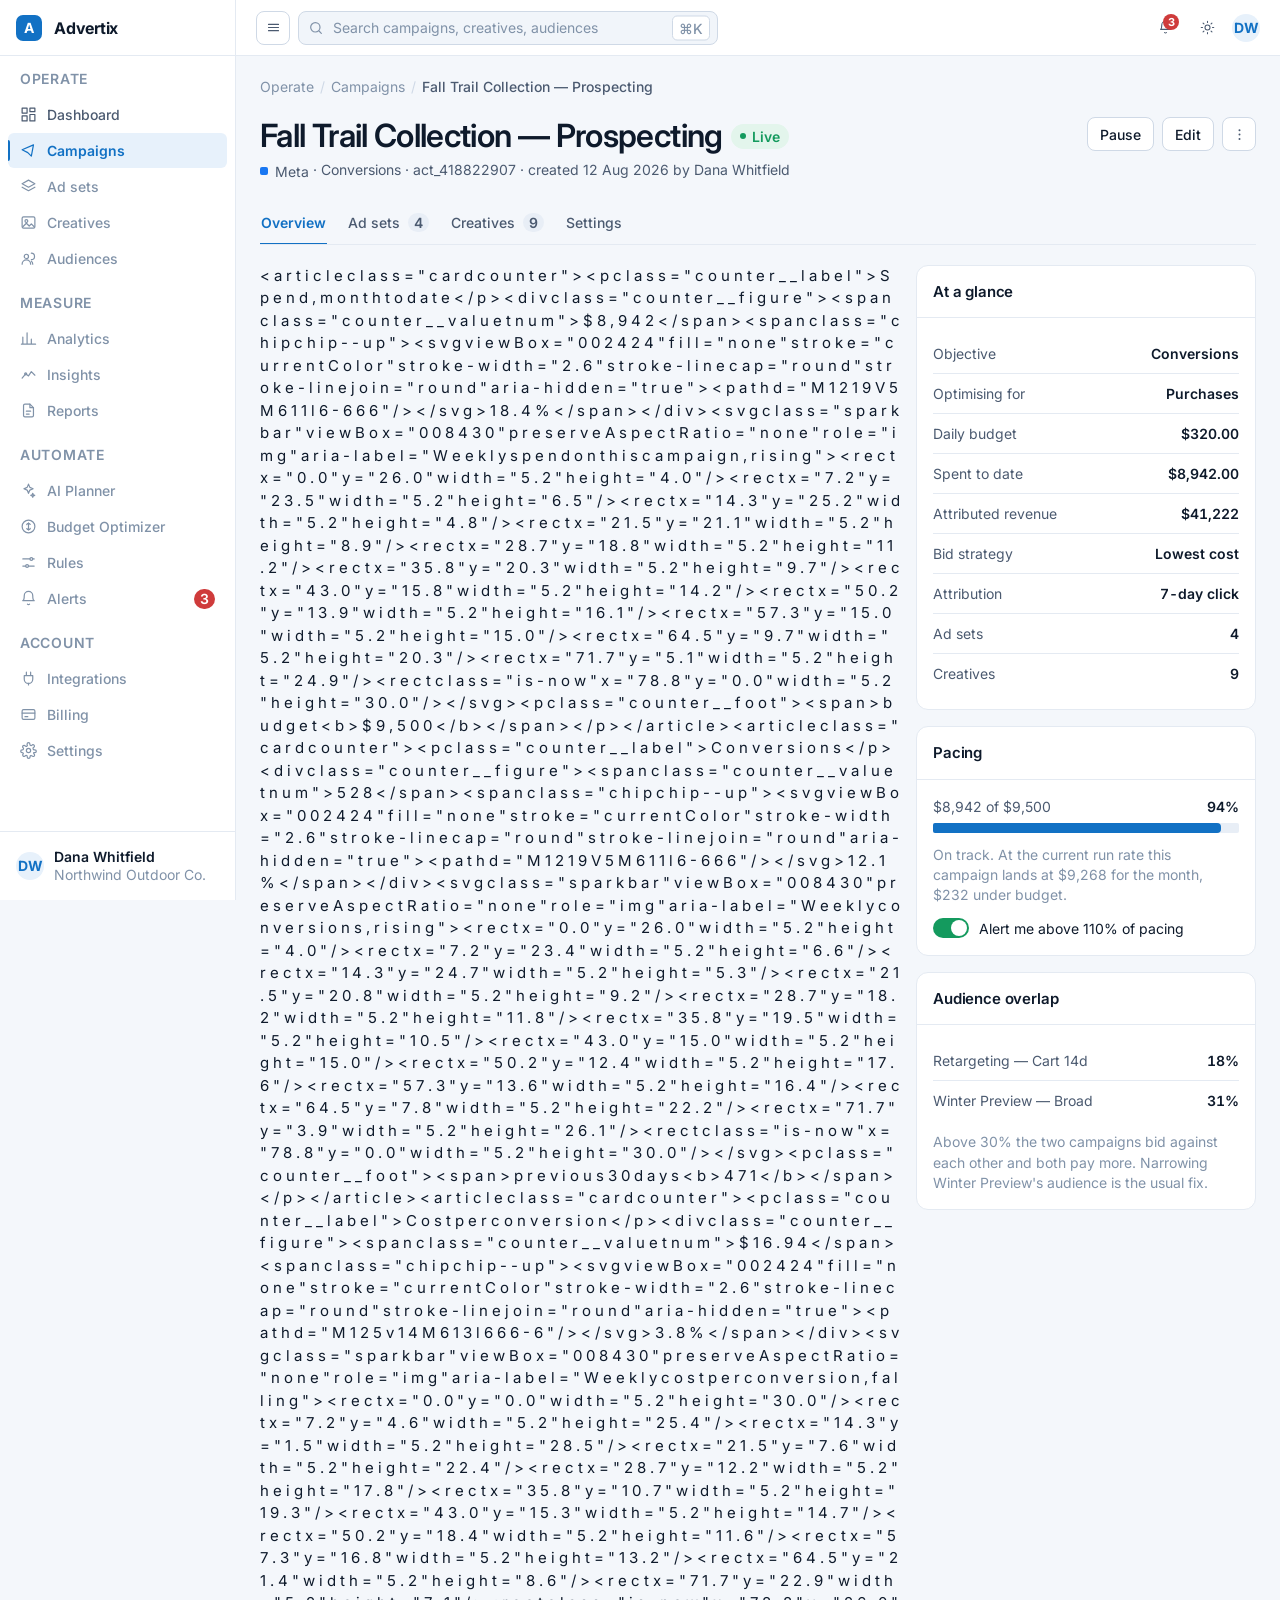
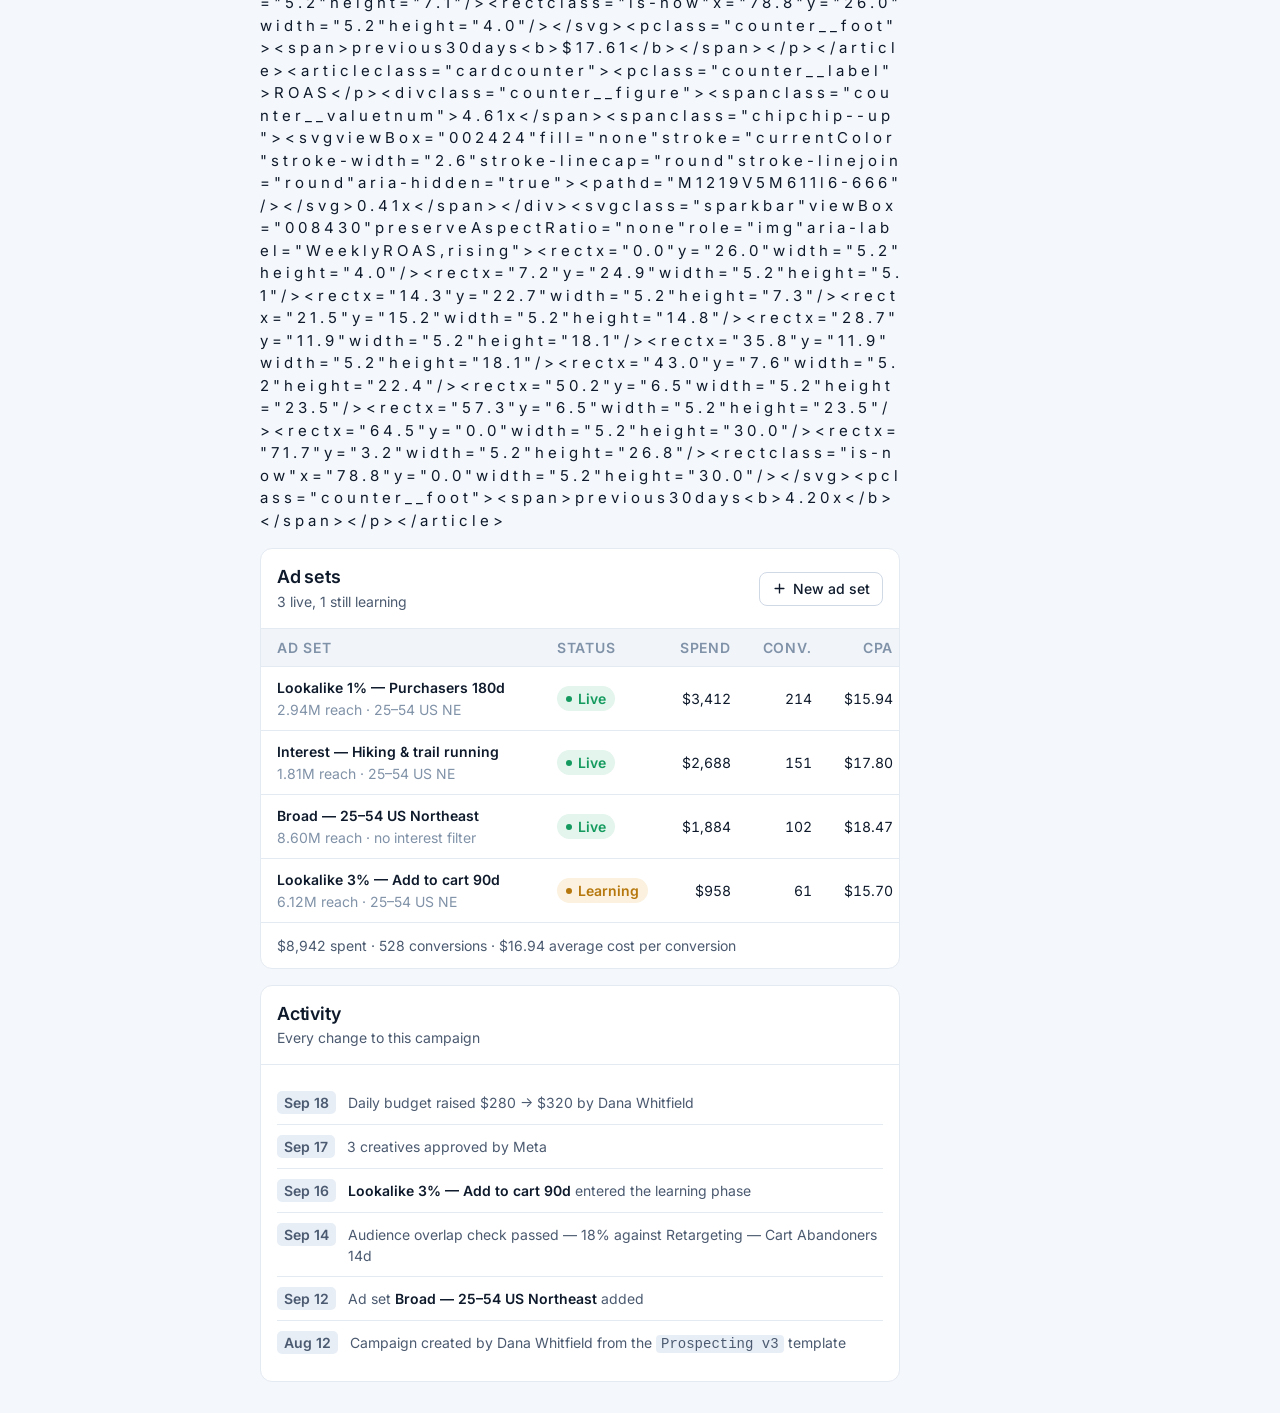
==== commit f48e540a: "Simplify the dashboard and rework the counters Two rounds of feedback: the previous pass borrowed th" ====
--- a/mockups/campaign-detail.html
+++ b/mockups/campaign-detail.html
@@ -135,27 +135,5318 @@
       <div id="d-ov" role="tabpanel" aria-labelledby="d-t-ov">
         <div class="split">
           <div class="stack-4">
-            <section class="stats" aria-label="Campaign metrics">
-            <div class="stat">
-              <p class="stat__label">Spend MTD</p>
-              <p class="stat__value">$8,942</p>
-              <p class="stat__foot"><span class="delta delta--good"><svg viewBox="0 0 24 24" fill="none" stroke="currentColor" stroke-width="2.4" stroke-linecap="round" stroke-linejoin="round" aria-hidden="true"><path d="M12 19V5M6 11l6-6 6 6"/></svg>18.4%</span><span>of a $9,500 budget</span></p>
-            </div>
-            <div class="stat">
-              <p class="stat__label">Conversions</p>
-              <p class="stat__value">528</p>
-              <p class="stat__foot"><span class="delta delta--good"><svg viewBox="0 0 24 24" fill="none" stroke="currentColor" stroke-width="2.4" stroke-linecap="round" stroke-linejoin="round" aria-hidden="true"><path d="M12 19V5M6 11l6-6 6 6"/></svg>12.1%</span><span>vs previous 30 days</span></p>
-            </div>
-            <div class="stat">
-              <p class="stat__label">Cost per conv.</p>
-              <p class="stat__value">$16.94</p>
-              <p class="stat__foot"><span class="delta delta--good"><svg viewBox="0 0 24 24" fill="none" stroke="currentColor" stroke-width="2.4" stroke-linecap="round" stroke-linejoin="round" aria-hidden="true"><path d="M12 5v14M6 13l6 6 6-6"/></svg>3.8%</span><span>cheaper than last period</span></p>
-            </div>
-            <div class="stat">
-              <p class="stat__label">ROAS</p>
-              <p class="stat__value">4.61x</p>
-              <p class="stat__foot"><span class="delta delta--good"><svg viewBox="0 0 24 24" fill="none" stroke="currentColor" stroke-width="2.4" stroke-linecap="round" stroke-linejoin="round" aria-hidden="true"><path d="M12 19V5M6 11l6-6 6 6"/></svg>0.41x</span><span>vs previous 30 days</span></p>
-            </div>
+            <section class="counters" aria-label="Campaign metrics">
+ 
+ 
+ 
+ 
+ 
+ 
+ 
+ 
+ 
+ 
+<
+a
+r
+t
+i
+c
+l
+e
+ 
+c
+l
+a
+s
+s
+=
+"
+c
+a
+r
+d
+ 
+c
+o
+u
+n
+t
+e
+r
+"
+>
+
+
+ 
+ 
+ 
+ 
+ 
+ 
+ 
+ 
+ 
+ 
+ 
+ 
+<
+p
+ 
+c
+l
+a
+s
+s
+=
+"
+c
+o
+u
+n
+t
+e
+r
+_
+_
+l
+a
+b
+e
+l
+"
+>
+S
+p
+e
+n
+d
+,
+ 
+m
+o
+n
+t
+h
+ 
+t
+o
+ 
+d
+a
+t
+e
+<
+/
+p
+>
+
+
+ 
+ 
+ 
+ 
+ 
+ 
+ 
+ 
+ 
+ 
+ 
+ 
+<
+d
+i
+v
+ 
+c
+l
+a
+s
+s
+=
+"
+c
+o
+u
+n
+t
+e
+r
+_
+_
+f
+i
+g
+u
+r
+e
+"
+>
+
+
+ 
+ 
+ 
+ 
+ 
+ 
+ 
+ 
+ 
+ 
+ 
+ 
+ 
+ 
+<
+s
+p
+a
+n
+ 
+c
+l
+a
+s
+s
+=
+"
+c
+o
+u
+n
+t
+e
+r
+_
+_
+v
+a
+l
+u
+e
+ 
+t
+n
+u
+m
+"
+>
+$
+8
+,
+9
+4
+2
+<
+/
+s
+p
+a
+n
+>
+
+
+ 
+ 
+ 
+ 
+ 
+ 
+ 
+ 
+ 
+ 
+ 
+ 
+ 
+ 
+<
+s
+p
+a
+n
+ 
+c
+l
+a
+s
+s
+=
+"
+c
+h
+i
+p
+ 
+c
+h
+i
+p
+-
+-
+u
+p
+"
+>
+<
+s
+v
+g
+ 
+v
+i
+e
+w
+B
+o
+x
+=
+"
+0
+ 
+0
+ 
+2
+4
+ 
+2
+4
+"
+ 
+f
+i
+l
+l
+=
+"
+n
+o
+n
+e
+"
+ 
+s
+t
+r
+o
+k
+e
+=
+"
+c
+u
+r
+r
+e
+n
+t
+C
+o
+l
+o
+r
+"
+ 
+s
+t
+r
+o
+k
+e
+-
+w
+i
+d
+t
+h
+=
+"
+2
+.
+6
+"
+ 
+s
+t
+r
+o
+k
+e
+-
+l
+i
+n
+e
+c
+a
+p
+=
+"
+r
+o
+u
+n
+d
+"
+ 
+s
+t
+r
+o
+k
+e
+-
+l
+i
+n
+e
+j
+o
+i
+n
+=
+"
+r
+o
+u
+n
+d
+"
+ 
+a
+r
+i
+a
+-
+h
+i
+d
+d
+e
+n
+=
+"
+t
+r
+u
+e
+"
+>
+<
+p
+a
+t
+h
+ 
+d
+=
+"
+M
+1
+2
+ 
+1
+9
+V
+5
+M
+6
+ 
+1
+1
+l
+6
+-
+6
+ 
+6
+ 
+6
+"
+/
+>
+<
+/
+s
+v
+g
+>
+1
+8
+.
+4
+%
+<
+/
+s
+p
+a
+n
+>
+
+
+ 
+ 
+ 
+ 
+ 
+ 
+ 
+ 
+ 
+ 
+ 
+ 
+<
+/
+d
+i
+v
+>
+
+
+ 
+ 
+ 
+ 
+ 
+ 
+ 
+ 
+ 
+ 
+ 
+ 
+<
+s
+v
+g
+ 
+c
+l
+a
+s
+s
+=
+"
+s
+p
+a
+r
+k
+b
+a
+r
+"
+ 
+v
+i
+e
+w
+B
+o
+x
+=
+"
+0
+ 
+0
+ 
+8
+4
+ 
+3
+0
+"
+ 
+p
+r
+e
+s
+e
+r
+v
+e
+A
+s
+p
+e
+c
+t
+R
+a
+t
+i
+o
+=
+"
+n
+o
+n
+e
+"
+ 
+r
+o
+l
+e
+=
+"
+i
+m
+g
+"
+ 
+a
+r
+i
+a
+-
+l
+a
+b
+e
+l
+=
+"
+W
+e
+e
+k
+l
+y
+ 
+s
+p
+e
+n
+d
+ 
+o
+n
+ 
+t
+h
+i
+s
+ 
+c
+a
+m
+p
+a
+i
+g
+n
+,
+ 
+r
+i
+s
+i
+n
+g
+"
+>
+<
+r
+e
+c
+t
+ 
+x
+=
+"
+0
+.
+0
+"
+ 
+y
+=
+"
+2
+6
+.
+0
+"
+ 
+w
+i
+d
+t
+h
+=
+"
+5
+.
+2
+"
+ 
+h
+e
+i
+g
+h
+t
+=
+"
+4
+.
+0
+"
+/
+>
+<
+r
+e
+c
+t
+ 
+x
+=
+"
+7
+.
+2
+"
+ 
+y
+=
+"
+2
+3
+.
+5
+"
+ 
+w
+i
+d
+t
+h
+=
+"
+5
+.
+2
+"
+ 
+h
+e
+i
+g
+h
+t
+=
+"
+6
+.
+5
+"
+/
+>
+<
+r
+e
+c
+t
+ 
+x
+=
+"
+1
+4
+.
+3
+"
+ 
+y
+=
+"
+2
+5
+.
+2
+"
+ 
+w
+i
+d
+t
+h
+=
+"
+5
+.
+2
+"
+ 
+h
+e
+i
+g
+h
+t
+=
+"
+4
+.
+8
+"
+/
+>
+<
+r
+e
+c
+t
+ 
+x
+=
+"
+2
+1
+.
+5
+"
+ 
+y
+=
+"
+2
+1
+.
+1
+"
+ 
+w
+i
+d
+t
+h
+=
+"
+5
+.
+2
+"
+ 
+h
+e
+i
+g
+h
+t
+=
+"
+8
+.
+9
+"
+/
+>
+<
+r
+e
+c
+t
+ 
+x
+=
+"
+2
+8
+.
+7
+"
+ 
+y
+=
+"
+1
+8
+.
+8
+"
+ 
+w
+i
+d
+t
+h
+=
+"
+5
+.
+2
+"
+ 
+h
+e
+i
+g
+h
+t
+=
+"
+1
+1
+.
+2
+"
+/
+>
+<
+r
+e
+c
+t
+ 
+x
+=
+"
+3
+5
+.
+8
+"
+ 
+y
+=
+"
+2
+0
+.
+3
+"
+ 
+w
+i
+d
+t
+h
+=
+"
+5
+.
+2
+"
+ 
+h
+e
+i
+g
+h
+t
+=
+"
+9
+.
+7
+"
+/
+>
+<
+r
+e
+c
+t
+ 
+x
+=
+"
+4
+3
+.
+0
+"
+ 
+y
+=
+"
+1
+5
+.
+8
+"
+ 
+w
+i
+d
+t
+h
+=
+"
+5
+.
+2
+"
+ 
+h
+e
+i
+g
+h
+t
+=
+"
+1
+4
+.
+2
+"
+/
+>
+<
+r
+e
+c
+t
+ 
+x
+=
+"
+5
+0
+.
+2
+"
+ 
+y
+=
+"
+1
+3
+.
+9
+"
+ 
+w
+i
+d
+t
+h
+=
+"
+5
+.
+2
+"
+ 
+h
+e
+i
+g
+h
+t
+=
+"
+1
+6
+.
+1
+"
+/
+>
+<
+r
+e
+c
+t
+ 
+x
+=
+"
+5
+7
+.
+3
+"
+ 
+y
+=
+"
+1
+5
+.
+0
+"
+ 
+w
+i
+d
+t
+h
+=
+"
+5
+.
+2
+"
+ 
+h
+e
+i
+g
+h
+t
+=
+"
+1
+5
+.
+0
+"
+/
+>
+<
+r
+e
+c
+t
+ 
+x
+=
+"
+6
+4
+.
+5
+"
+ 
+y
+=
+"
+9
+.
+7
+"
+ 
+w
+i
+d
+t
+h
+=
+"
+5
+.
+2
+"
+ 
+h
+e
+i
+g
+h
+t
+=
+"
+2
+0
+.
+3
+"
+/
+>
+<
+r
+e
+c
+t
+ 
+x
+=
+"
+7
+1
+.
+7
+"
+ 
+y
+=
+"
+5
+.
+1
+"
+ 
+w
+i
+d
+t
+h
+=
+"
+5
+.
+2
+"
+ 
+h
+e
+i
+g
+h
+t
+=
+"
+2
+4
+.
+9
+"
+/
+>
+<
+r
+e
+c
+t
+ 
+c
+l
+a
+s
+s
+=
+"
+i
+s
+-
+n
+o
+w
+"
+ 
+x
+=
+"
+7
+8
+.
+8
+"
+ 
+y
+=
+"
+0
+.
+0
+"
+ 
+w
+i
+d
+t
+h
+=
+"
+5
+.
+2
+"
+ 
+h
+e
+i
+g
+h
+t
+=
+"
+3
+0
+.
+0
+"
+/
+>
+<
+/
+s
+v
+g
+>
+
+
+ 
+ 
+ 
+ 
+ 
+ 
+ 
+ 
+ 
+ 
+ 
+ 
+<
+p
+ 
+c
+l
+a
+s
+s
+=
+"
+c
+o
+u
+n
+t
+e
+r
+_
+_
+f
+o
+o
+t
+"
+>
+<
+s
+p
+a
+n
+>
+b
+u
+d
+g
+e
+t
+ 
+<
+b
+>
+$
+9
+,
+5
+0
+0
+<
+/
+b
+>
+<
+/
+s
+p
+a
+n
+>
+<
+/
+p
+>
+
+
+ 
+ 
+ 
+ 
+ 
+ 
+ 
+ 
+ 
+ 
+<
+/
+a
+r
+t
+i
+c
+l
+e
+>
+
+
+ 
+ 
+ 
+ 
+ 
+ 
+ 
+ 
+ 
+ 
+<
+a
+r
+t
+i
+c
+l
+e
+ 
+c
+l
+a
+s
+s
+=
+"
+c
+a
+r
+d
+ 
+c
+o
+u
+n
+t
+e
+r
+"
+>
+
+
+ 
+ 
+ 
+ 
+ 
+ 
+ 
+ 
+ 
+ 
+ 
+ 
+<
+p
+ 
+c
+l
+a
+s
+s
+=
+"
+c
+o
+u
+n
+t
+e
+r
+_
+_
+l
+a
+b
+e
+l
+"
+>
+C
+o
+n
+v
+e
+r
+s
+i
+o
+n
+s
+<
+/
+p
+>
+
+
+ 
+ 
+ 
+ 
+ 
+ 
+ 
+ 
+ 
+ 
+ 
+ 
+<
+d
+i
+v
+ 
+c
+l
+a
+s
+s
+=
+"
+c
+o
+u
+n
+t
+e
+r
+_
+_
+f
+i
+g
+u
+r
+e
+"
+>
+
+
+ 
+ 
+ 
+ 
+ 
+ 
+ 
+ 
+ 
+ 
+ 
+ 
+ 
+ 
+<
+s
+p
+a
+n
+ 
+c
+l
+a
+s
+s
+=
+"
+c
+o
+u
+n
+t
+e
+r
+_
+_
+v
+a
+l
+u
+e
+ 
+t
+n
+u
+m
+"
+>
+5
+2
+8
+<
+/
+s
+p
+a
+n
+>
+
+
+ 
+ 
+ 
+ 
+ 
+ 
+ 
+ 
+ 
+ 
+ 
+ 
+ 
+ 
+<
+s
+p
+a
+n
+ 
+c
+l
+a
+s
+s
+=
+"
+c
+h
+i
+p
+ 
+c
+h
+i
+p
+-
+-
+u
+p
+"
+>
+<
+s
+v
+g
+ 
+v
+i
+e
+w
+B
+o
+x
+=
+"
+0
+ 
+0
+ 
+2
+4
+ 
+2
+4
+"
+ 
+f
+i
+l
+l
+=
+"
+n
+o
+n
+e
+"
+ 
+s
+t
+r
+o
+k
+e
+=
+"
+c
+u
+r
+r
+e
+n
+t
+C
+o
+l
+o
+r
+"
+ 
+s
+t
+r
+o
+k
+e
+-
+w
+i
+d
+t
+h
+=
+"
+2
+.
+6
+"
+ 
+s
+t
+r
+o
+k
+e
+-
+l
+i
+n
+e
+c
+a
+p
+=
+"
+r
+o
+u
+n
+d
+"
+ 
+s
+t
+r
+o
+k
+e
+-
+l
+i
+n
+e
+j
+o
+i
+n
+=
+"
+r
+o
+u
+n
+d
+"
+ 
+a
+r
+i
+a
+-
+h
+i
+d
+d
+e
+n
+=
+"
+t
+r
+u
+e
+"
+>
+<
+p
+a
+t
+h
+ 
+d
+=
+"
+M
+1
+2
+ 
+1
+9
+V
+5
+M
+6
+ 
+1
+1
+l
+6
+-
+6
+ 
+6
+ 
+6
+"
+/
+>
+<
+/
+s
+v
+g
+>
+1
+2
+.
+1
+%
+<
+/
+s
+p
+a
+n
+>
+
+
+ 
+ 
+ 
+ 
+ 
+ 
+ 
+ 
+ 
+ 
+ 
+ 
+<
+/
+d
+i
+v
+>
+
+
+ 
+ 
+ 
+ 
+ 
+ 
+ 
+ 
+ 
+ 
+ 
+ 
+<
+s
+v
+g
+ 
+c
+l
+a
+s
+s
+=
+"
+s
+p
+a
+r
+k
+b
+a
+r
+"
+ 
+v
+i
+e
+w
+B
+o
+x
+=
+"
+0
+ 
+0
+ 
+8
+4
+ 
+3
+0
+"
+ 
+p
+r
+e
+s
+e
+r
+v
+e
+A
+s
+p
+e
+c
+t
+R
+a
+t
+i
+o
+=
+"
+n
+o
+n
+e
+"
+ 
+r
+o
+l
+e
+=
+"
+i
+m
+g
+"
+ 
+a
+r
+i
+a
+-
+l
+a
+b
+e
+l
+=
+"
+W
+e
+e
+k
+l
+y
+ 
+c
+o
+n
+v
+e
+r
+s
+i
+o
+n
+s
+,
+ 
+r
+i
+s
+i
+n
+g
+"
+>
+<
+r
+e
+c
+t
+ 
+x
+=
+"
+0
+.
+0
+"
+ 
+y
+=
+"
+2
+6
+.
+0
+"
+ 
+w
+i
+d
+t
+h
+=
+"
+5
+.
+2
+"
+ 
+h
+e
+i
+g
+h
+t
+=
+"
+4
+.
+0
+"
+/
+>
+<
+r
+e
+c
+t
+ 
+x
+=
+"
+7
+.
+2
+"
+ 
+y
+=
+"
+2
+3
+.
+4
+"
+ 
+w
+i
+d
+t
+h
+=
+"
+5
+.
+2
+"
+ 
+h
+e
+i
+g
+h
+t
+=
+"
+6
+.
+6
+"
+/
+>
+<
+r
+e
+c
+t
+ 
+x
+=
+"
+1
+4
+.
+3
+"
+ 
+y
+=
+"
+2
+4
+.
+7
+"
+ 
+w
+i
+d
+t
+h
+=
+"
+5
+.
+2
+"
+ 
+h
+e
+i
+g
+h
+t
+=
+"
+5
+.
+3
+"
+/
+>
+<
+r
+e
+c
+t
+ 
+x
+=
+"
+2
+1
+.
+5
+"
+ 
+y
+=
+"
+2
+0
+.
+8
+"
+ 
+w
+i
+d
+t
+h
+=
+"
+5
+.
+2
+"
+ 
+h
+e
+i
+g
+h
+t
+=
+"
+9
+.
+2
+"
+/
+>
+<
+r
+e
+c
+t
+ 
+x
+=
+"
+2
+8
+.
+7
+"
+ 
+y
+=
+"
+1
+8
+.
+2
+"
+ 
+w
+i
+d
+t
+h
+=
+"
+5
+.
+2
+"
+ 
+h
+e
+i
+g
+h
+t
+=
+"
+1
+1
+.
+8
+"
+/
+>
+<
+r
+e
+c
+t
+ 
+x
+=
+"
+3
+5
+.
+8
+"
+ 
+y
+=
+"
+1
+9
+.
+5
+"
+ 
+w
+i
+d
+t
+h
+=
+"
+5
+.
+2
+"
+ 
+h
+e
+i
+g
+h
+t
+=
+"
+1
+0
+.
+5
+"
+/
+>
+<
+r
+e
+c
+t
+ 
+x
+=
+"
+4
+3
+.
+0
+"
+ 
+y
+=
+"
+1
+5
+.
+0
+"
+ 
+w
+i
+d
+t
+h
+=
+"
+5
+.
+2
+"
+ 
+h
+e
+i
+g
+h
+t
+=
+"
+1
+5
+.
+0
+"
+/
+>
+<
+r
+e
+c
+t
+ 
+x
+=
+"
+5
+0
+.
+2
+"
+ 
+y
+=
+"
+1
+2
+.
+4
+"
+ 
+w
+i
+d
+t
+h
+=
+"
+5
+.
+2
+"
+ 
+h
+e
+i
+g
+h
+t
+=
+"
+1
+7
+.
+6
+"
+/
+>
+<
+r
+e
+c
+t
+ 
+x
+=
+"
+5
+7
+.
+3
+"
+ 
+y
+=
+"
+1
+3
+.
+6
+"
+ 
+w
+i
+d
+t
+h
+=
+"
+5
+.
+2
+"
+ 
+h
+e
+i
+g
+h
+t
+=
+"
+1
+6
+.
+4
+"
+/
+>
+<
+r
+e
+c
+t
+ 
+x
+=
+"
+6
+4
+.
+5
+"
+ 
+y
+=
+"
+7
+.
+8
+"
+ 
+w
+i
+d
+t
+h
+=
+"
+5
+.
+2
+"
+ 
+h
+e
+i
+g
+h
+t
+=
+"
+2
+2
+.
+2
+"
+/
+>
+<
+r
+e
+c
+t
+ 
+x
+=
+"
+7
+1
+.
+7
+"
+ 
+y
+=
+"
+3
+.
+9
+"
+ 
+w
+i
+d
+t
+h
+=
+"
+5
+.
+2
+"
+ 
+h
+e
+i
+g
+h
+t
+=
+"
+2
+6
+.
+1
+"
+/
+>
+<
+r
+e
+c
+t
+ 
+c
+l
+a
+s
+s
+=
+"
+i
+s
+-
+n
+o
+w
+"
+ 
+x
+=
+"
+7
+8
+.
+8
+"
+ 
+y
+=
+"
+0
+.
+0
+"
+ 
+w
+i
+d
+t
+h
+=
+"
+5
+.
+2
+"
+ 
+h
+e
+i
+g
+h
+t
+=
+"
+3
+0
+.
+0
+"
+/
+>
+<
+/
+s
+v
+g
+>
+
+
+ 
+ 
+ 
+ 
+ 
+ 
+ 
+ 
+ 
+ 
+ 
+ 
+<
+p
+ 
+c
+l
+a
+s
+s
+=
+"
+c
+o
+u
+n
+t
+e
+r
+_
+_
+f
+o
+o
+t
+"
+>
+<
+s
+p
+a
+n
+>
+p
+r
+e
+v
+i
+o
+u
+s
+ 
+3
+0
+ 
+d
+a
+y
+s
+ 
+<
+b
+>
+4
+7
+1
+<
+/
+b
+>
+<
+/
+s
+p
+a
+n
+>
+<
+/
+p
+>
+
+
+ 
+ 
+ 
+ 
+ 
+ 
+ 
+ 
+ 
+ 
+<
+/
+a
+r
+t
+i
+c
+l
+e
+>
+
+
+ 
+ 
+ 
+ 
+ 
+ 
+ 
+ 
+ 
+ 
+<
+a
+r
+t
+i
+c
+l
+e
+ 
+c
+l
+a
+s
+s
+=
+"
+c
+a
+r
+d
+ 
+c
+o
+u
+n
+t
+e
+r
+"
+>
+
+
+ 
+ 
+ 
+ 
+ 
+ 
+ 
+ 
+ 
+ 
+ 
+ 
+<
+p
+ 
+c
+l
+a
+s
+s
+=
+"
+c
+o
+u
+n
+t
+e
+r
+_
+_
+l
+a
+b
+e
+l
+"
+>
+C
+o
+s
+t
+ 
+p
+e
+r
+ 
+c
+o
+n
+v
+e
+r
+s
+i
+o
+n
+<
+/
+p
+>
+
+
+ 
+ 
+ 
+ 
+ 
+ 
+ 
+ 
+ 
+ 
+ 
+ 
+<
+d
+i
+v
+ 
+c
+l
+a
+s
+s
+=
+"
+c
+o
+u
+n
+t
+e
+r
+_
+_
+f
+i
+g
+u
+r
+e
+"
+>
+
+
+ 
+ 
+ 
+ 
+ 
+ 
+ 
+ 
+ 
+ 
+ 
+ 
+ 
+ 
+<
+s
+p
+a
+n
+ 
+c
+l
+a
+s
+s
+=
+"
+c
+o
+u
+n
+t
+e
+r
+_
+_
+v
+a
+l
+u
+e
+ 
+t
+n
+u
+m
+"
+>
+$
+1
+6
+.
+9
+4
+<
+/
+s
+p
+a
+n
+>
+
+
+ 
+ 
+ 
+ 
+ 
+ 
+ 
+ 
+ 
+ 
+ 
+ 
+ 
+ 
+<
+s
+p
+a
+n
+ 
+c
+l
+a
+s
+s
+=
+"
+c
+h
+i
+p
+ 
+c
+h
+i
+p
+-
+-
+u
+p
+"
+>
+<
+s
+v
+g
+ 
+v
+i
+e
+w
+B
+o
+x
+=
+"
+0
+ 
+0
+ 
+2
+4
+ 
+2
+4
+"
+ 
+f
+i
+l
+l
+=
+"
+n
+o
+n
+e
+"
+ 
+s
+t
+r
+o
+k
+e
+=
+"
+c
+u
+r
+r
+e
+n
+t
+C
+o
+l
+o
+r
+"
+ 
+s
+t
+r
+o
+k
+e
+-
+w
+i
+d
+t
+h
+=
+"
+2
+.
+6
+"
+ 
+s
+t
+r
+o
+k
+e
+-
+l
+i
+n
+e
+c
+a
+p
+=
+"
+r
+o
+u
+n
+d
+"
+ 
+s
+t
+r
+o
+k
+e
+-
+l
+i
+n
+e
+j
+o
+i
+n
+=
+"
+r
+o
+u
+n
+d
+"
+ 
+a
+r
+i
+a
+-
+h
+i
+d
+d
+e
+n
+=
+"
+t
+r
+u
+e
+"
+>
+<
+p
+a
+t
+h
+ 
+d
+=
+"
+M
+1
+2
+ 
+5
+v
+1
+4
+M
+6
+ 
+1
+3
+l
+6
+ 
+6
+ 
+6
+-
+6
+"
+/
+>
+<
+/
+s
+v
+g
+>
+3
+.
+8
+%
+<
+/
+s
+p
+a
+n
+>
+
+
+ 
+ 
+ 
+ 
+ 
+ 
+ 
+ 
+ 
+ 
+ 
+ 
+<
+/
+d
+i
+v
+>
+
+
+ 
+ 
+ 
+ 
+ 
+ 
+ 
+ 
+ 
+ 
+ 
+ 
+<
+s
+v
+g
+ 
+c
+l
+a
+s
+s
+=
+"
+s
+p
+a
+r
+k
+b
+a
+r
+"
+ 
+v
+i
+e
+w
+B
+o
+x
+=
+"
+0
+ 
+0
+ 
+8
+4
+ 
+3
+0
+"
+ 
+p
+r
+e
+s
+e
+r
+v
+e
+A
+s
+p
+e
+c
+t
+R
+a
+t
+i
+o
+=
+"
+n
+o
+n
+e
+"
+ 
+r
+o
+l
+e
+=
+"
+i
+m
+g
+"
+ 
+a
+r
+i
+a
+-
+l
+a
+b
+e
+l
+=
+"
+W
+e
+e
+k
+l
+y
+ 
+c
+o
+s
+t
+ 
+p
+e
+r
+ 
+c
+o
+n
+v
+e
+r
+s
+i
+o
+n
+,
+ 
+f
+a
+l
+l
+i
+n
+g
+"
+>
+<
+r
+e
+c
+t
+ 
+x
+=
+"
+0
+.
+0
+"
+ 
+y
+=
+"
+0
+.
+0
+"
+ 
+w
+i
+d
+t
+h
+=
+"
+5
+.
+2
+"
+ 
+h
+e
+i
+g
+h
+t
+=
+"
+3
+0
+.
+0
+"
+/
+>
+<
+r
+e
+c
+t
+ 
+x
+=
+"
+7
+.
+2
+"
+ 
+y
+=
+"
+4
+.
+6
+"
+ 
+w
+i
+d
+t
+h
+=
+"
+5
+.
+2
+"
+ 
+h
+e
+i
+g
+h
+t
+=
+"
+2
+5
+.
+4
+"
+/
+>
+<
+r
+e
+c
+t
+ 
+x
+=
+"
+1
+4
+.
+3
+"
+ 
+y
+=
+"
+1
+.
+5
+"
+ 
+w
+i
+d
+t
+h
+=
+"
+5
+.
+2
+"
+ 
+h
+e
+i
+g
+h
+t
+=
+"
+2
+8
+.
+5
+"
+/
+>
+<
+r
+e
+c
+t
+ 
+x
+=
+"
+2
+1
+.
+5
+"
+ 
+y
+=
+"
+7
+.
+6
+"
+ 
+w
+i
+d
+t
+h
+=
+"
+5
+.
+2
+"
+ 
+h
+e
+i
+g
+h
+t
+=
+"
+2
+2
+.
+4
+"
+/
+>
+<
+r
+e
+c
+t
+ 
+x
+=
+"
+2
+8
+.
+7
+"
+ 
+y
+=
+"
+1
+2
+.
+2
+"
+ 
+w
+i
+d
+t
+h
+=
+"
+5
+.
+2
+"
+ 
+h
+e
+i
+g
+h
+t
+=
+"
+1
+7
+.
+8
+"
+/
+>
+<
+r
+e
+c
+t
+ 
+x
+=
+"
+3
+5
+.
+8
+"
+ 
+y
+=
+"
+1
+0
+.
+7
+"
+ 
+w
+i
+d
+t
+h
+=
+"
+5
+.
+2
+"
+ 
+h
+e
+i
+g
+h
+t
+=
+"
+1
+9
+.
+3
+"
+/
+>
+<
+r
+e
+c
+t
+ 
+x
+=
+"
+4
+3
+.
+0
+"
+ 
+y
+=
+"
+1
+5
+.
+3
+"
+ 
+w
+i
+d
+t
+h
+=
+"
+5
+.
+2
+"
+ 
+h
+e
+i
+g
+h
+t
+=
+"
+1
+4
+.
+7
+"
+/
+>
+<
+r
+e
+c
+t
+ 
+x
+=
+"
+5
+0
+.
+2
+"
+ 
+y
+=
+"
+1
+8
+.
+4
+"
+ 
+w
+i
+d
+t
+h
+=
+"
+5
+.
+2
+"
+ 
+h
+e
+i
+g
+h
+t
+=
+"
+1
+1
+.
+6
+"
+/
+>
+<
+r
+e
+c
+t
+ 
+x
+=
+"
+5
+7
+.
+3
+"
+ 
+y
+=
+"
+1
+6
+.
+8
+"
+ 
+w
+i
+d
+t
+h
+=
+"
+5
+.
+2
+"
+ 
+h
+e
+i
+g
+h
+t
+=
+"
+1
+3
+.
+2
+"
+/
+>
+<
+r
+e
+c
+t
+ 
+x
+=
+"
+6
+4
+.
+5
+"
+ 
+y
+=
+"
+2
+1
+.
+4
+"
+ 
+w
+i
+d
+t
+h
+=
+"
+5
+.
+2
+"
+ 
+h
+e
+i
+g
+h
+t
+=
+"
+8
+.
+6
+"
+/
+>
+<
+r
+e
+c
+t
+ 
+x
+=
+"
+7
+1
+.
+7
+"
+ 
+y
+=
+"
+2
+2
+.
+9
+"
+ 
+w
+i
+d
+t
+h
+=
+"
+5
+.
+2
+"
+ 
+h
+e
+i
+g
+h
+t
+=
+"
+7
+.
+1
+"
+/
+>
+<
+r
+e
+c
+t
+ 
+c
+l
+a
+s
+s
+=
+"
+i
+s
+-
+n
+o
+w
+"
+ 
+x
+=
+"
+7
+8
+.
+8
+"
+ 
+y
+=
+"
+2
+6
+.
+0
+"
+ 
+w
+i
+d
+t
+h
+=
+"
+5
+.
+2
+"
+ 
+h
+e
+i
+g
+h
+t
+=
+"
+4
+.
+0
+"
+/
+>
+<
+/
+s
+v
+g
+>
+
+
+ 
+ 
+ 
+ 
+ 
+ 
+ 
+ 
+ 
+ 
+ 
+ 
+<
+p
+ 
+c
+l
+a
+s
+s
+=
+"
+c
+o
+u
+n
+t
+e
+r
+_
+_
+f
+o
+o
+t
+"
+>
+<
+s
+p
+a
+n
+>
+p
+r
+e
+v
+i
+o
+u
+s
+ 
+3
+0
+ 
+d
+a
+y
+s
+ 
+<
+b
+>
+$
+1
+7
+.
+6
+1
+<
+/
+b
+>
+<
+/
+s
+p
+a
+n
+>
+<
+/
+p
+>
+
+
+ 
+ 
+ 
+ 
+ 
+ 
+ 
+ 
+ 
+ 
+<
+/
+a
+r
+t
+i
+c
+l
+e
+>
+
+
+ 
+ 
+ 
+ 
+ 
+ 
+ 
+ 
+ 
+ 
+<
+a
+r
+t
+i
+c
+l
+e
+ 
+c
+l
+a
+s
+s
+=
+"
+c
+a
+r
+d
+ 
+c
+o
+u
+n
+t
+e
+r
+"
+>
+
+
+ 
+ 
+ 
+ 
+ 
+ 
+ 
+ 
+ 
+ 
+ 
+ 
+<
+p
+ 
+c
+l
+a
+s
+s
+=
+"
+c
+o
+u
+n
+t
+e
+r
+_
+_
+l
+a
+b
+e
+l
+"
+>
+R
+O
+A
+S
+<
+/
+p
+>
+
+
+ 
+ 
+ 
+ 
+ 
+ 
+ 
+ 
+ 
+ 
+ 
+ 
+<
+d
+i
+v
+ 
+c
+l
+a
+s
+s
+=
+"
+c
+o
+u
+n
+t
+e
+r
+_
+_
+f
+i
+g
+u
+r
+e
+"
+>
+
+
+ 
+ 
+ 
+ 
+ 
+ 
+ 
+ 
+ 
+ 
+ 
+ 
+ 
+ 
+<
+s
+p
+a
+n
+ 
+c
+l
+a
+s
+s
+=
+"
+c
+o
+u
+n
+t
+e
+r
+_
+_
+v
+a
+l
+u
+e
+ 
+t
+n
+u
+m
+"
+>
+4
+.
+6
+1
+x
+<
+/
+s
+p
+a
+n
+>
+
+
+ 
+ 
+ 
+ 
+ 
+ 
+ 
+ 
+ 
+ 
+ 
+ 
+ 
+ 
+<
+s
+p
+a
+n
+ 
+c
+l
+a
+s
+s
+=
+"
+c
+h
+i
+p
+ 
+c
+h
+i
+p
+-
+-
+u
+p
+"
+>
+<
+s
+v
+g
+ 
+v
+i
+e
+w
+B
+o
+x
+=
+"
+0
+ 
+0
+ 
+2
+4
+ 
+2
+4
+"
+ 
+f
+i
+l
+l
+=
+"
+n
+o
+n
+e
+"
+ 
+s
+t
+r
+o
+k
+e
+=
+"
+c
+u
+r
+r
+e
+n
+t
+C
+o
+l
+o
+r
+"
+ 
+s
+t
+r
+o
+k
+e
+-
+w
+i
+d
+t
+h
+=
+"
+2
+.
+6
+"
+ 
+s
+t
+r
+o
+k
+e
+-
+l
+i
+n
+e
+c
+a
+p
+=
+"
+r
+o
+u
+n
+d
+"
+ 
+s
+t
+r
+o
+k
+e
+-
+l
+i
+n
+e
+j
+o
+i
+n
+=
+"
+r
+o
+u
+n
+d
+"
+ 
+a
+r
+i
+a
+-
+h
+i
+d
+d
+e
+n
+=
+"
+t
+r
+u
+e
+"
+>
+<
+p
+a
+t
+h
+ 
+d
+=
+"
+M
+1
+2
+ 
+1
+9
+V
+5
+M
+6
+ 
+1
+1
+l
+6
+-
+6
+ 
+6
+ 
+6
+"
+/
+>
+<
+/
+s
+v
+g
+>
+0
+.
+4
+1
+x
+<
+/
+s
+p
+a
+n
+>
+
+
+ 
+ 
+ 
+ 
+ 
+ 
+ 
+ 
+ 
+ 
+ 
+ 
+<
+/
+d
+i
+v
+>
+
+
+ 
+ 
+ 
+ 
+ 
+ 
+ 
+ 
+ 
+ 
+ 
+ 
+<
+s
+v
+g
+ 
+c
+l
+a
+s
+s
+=
+"
+s
+p
+a
+r
+k
+b
+a
+r
+"
+ 
+v
+i
+e
+w
+B
+o
+x
+=
+"
+0
+ 
+0
+ 
+8
+4
+ 
+3
+0
+"
+ 
+p
+r
+e
+s
+e
+r
+v
+e
+A
+s
+p
+e
+c
+t
+R
+a
+t
+i
+o
+=
+"
+n
+o
+n
+e
+"
+ 
+r
+o
+l
+e
+=
+"
+i
+m
+g
+"
+ 
+a
+r
+i
+a
+-
+l
+a
+b
+e
+l
+=
+"
+W
+e
+e
+k
+l
+y
+ 
+R
+O
+A
+S
+,
+ 
+r
+i
+s
+i
+n
+g
+"
+>
+<
+r
+e
+c
+t
+ 
+x
+=
+"
+0
+.
+0
+"
+ 
+y
+=
+"
+2
+6
+.
+0
+"
+ 
+w
+i
+d
+t
+h
+=
+"
+5
+.
+2
+"
+ 
+h
+e
+i
+g
+h
+t
+=
+"
+4
+.
+0
+"
+/
+>
+<
+r
+e
+c
+t
+ 
+x
+=
+"
+7
+.
+2
+"
+ 
+y
+=
+"
+2
+4
+.
+9
+"
+ 
+w
+i
+d
+t
+h
+=
+"
+5
+.
+2
+"
+ 
+h
+e
+i
+g
+h
+t
+=
+"
+5
+.
+1
+"
+/
+>
+<
+r
+e
+c
+t
+ 
+x
+=
+"
+1
+4
+.
+3
+"
+ 
+y
+=
+"
+2
+2
+.
+7
+"
+ 
+w
+i
+d
+t
+h
+=
+"
+5
+.
+2
+"
+ 
+h
+e
+i
+g
+h
+t
+=
+"
+7
+.
+3
+"
+/
+>
+<
+r
+e
+c
+t
+ 
+x
+=
+"
+2
+1
+.
+5
+"
+ 
+y
+=
+"
+1
+5
+.
+2
+"
+ 
+w
+i
+d
+t
+h
+=
+"
+5
+.
+2
+"
+ 
+h
+e
+i
+g
+h
+t
+=
+"
+1
+4
+.
+8
+"
+/
+>
+<
+r
+e
+c
+t
+ 
+x
+=
+"
+2
+8
+.
+7
+"
+ 
+y
+=
+"
+1
+1
+.
+9
+"
+ 
+w
+i
+d
+t
+h
+=
+"
+5
+.
+2
+"
+ 
+h
+e
+i
+g
+h
+t
+=
+"
+1
+8
+.
+1
+"
+/
+>
+<
+r
+e
+c
+t
+ 
+x
+=
+"
+3
+5
+.
+8
+"
+ 
+y
+=
+"
+1
+1
+.
+9
+"
+ 
+w
+i
+d
+t
+h
+=
+"
+5
+.
+2
+"
+ 
+h
+e
+i
+g
+h
+t
+=
+"
+1
+8
+.
+1
+"
+/
+>
+<
+r
+e
+c
+t
+ 
+x
+=
+"
+4
+3
+.
+0
+"
+ 
+y
+=
+"
+7
+.
+6
+"
+ 
+w
+i
+d
+t
+h
+=
+"
+5
+.
+2
+"
+ 
+h
+e
+i
+g
+h
+t
+=
+"
+2
+2
+.
+4
+"
+/
+>
+<
+r
+e
+c
+t
+ 
+x
+=
+"
+5
+0
+.
+2
+"
+ 
+y
+=
+"
+6
+.
+5
+"
+ 
+w
+i
+d
+t
+h
+=
+"
+5
+.
+2
+"
+ 
+h
+e
+i
+g
+h
+t
+=
+"
+2
+3
+.
+5
+"
+/
+>
+<
+r
+e
+c
+t
+ 
+x
+=
+"
+5
+7
+.
+3
+"
+ 
+y
+=
+"
+6
+.
+5
+"
+ 
+w
+i
+d
+t
+h
+=
+"
+5
+.
+2
+"
+ 
+h
+e
+i
+g
+h
+t
+=
+"
+2
+3
+.
+5
+"
+/
+>
+<
+r
+e
+c
+t
+ 
+x
+=
+"
+6
+4
+.
+5
+"
+ 
+y
+=
+"
+0
+.
+0
+"
+ 
+w
+i
+d
+t
+h
+=
+"
+5
+.
+2
+"
+ 
+h
+e
+i
+g
+h
+t
+=
+"
+3
+0
+.
+0
+"
+/
+>
+<
+r
+e
+c
+t
+ 
+x
+=
+"
+7
+1
+.
+7
+"
+ 
+y
+=
+"
+3
+.
+2
+"
+ 
+w
+i
+d
+t
+h
+=
+"
+5
+.
+2
+"
+ 
+h
+e
+i
+g
+h
+t
+=
+"
+2
+6
+.
+8
+"
+/
+>
+<
+r
+e
+c
+t
+ 
+c
+l
+a
+s
+s
+=
+"
+i
+s
+-
+n
+o
+w
+"
+ 
+x
+=
+"
+7
+8
+.
+8
+"
+ 
+y
+=
+"
+0
+.
+0
+"
+ 
+w
+i
+d
+t
+h
+=
+"
+5
+.
+2
+"
+ 
+h
+e
+i
+g
+h
+t
+=
+"
+3
+0
+.
+0
+"
+/
+>
+<
+/
+s
+v
+g
+>
+
+
+ 
+ 
+ 
+ 
+ 
+ 
+ 
+ 
+ 
+ 
+ 
+ 
+<
+p
+ 
+c
+l
+a
+s
+s
+=
+"
+c
+o
+u
+n
+t
+e
+r
+_
+_
+f
+o
+o
+t
+"
+>
+<
+s
+p
+a
+n
+>
+p
+r
+e
+v
+i
+o
+u
+s
+ 
+3
+0
+ 
+d
+a
+y
+s
+ 
+<
+b
+>
+4
+.
+2
+0
+x
+<
+/
+b
+>
+<
+/
+s
+p
+a
+n
+>
+<
+/
+p
+>
+
+
+ 
+ 
+ 
+ 
+ 
+ 
+ 
+ 
+ 
+ 
+<
+/
+a
+r
+t
+i
+c
+l
+e
+>
             </section>
 
             <section class="card">
--- a/mockups/assets/tokens.css
+++ b/mockups/assets/tokens.css
@@ -486,7 +486,8 @@
 /* ---- 11. Cards ---------------------------------------------------------- */
 .card { background: var(--surface); border: 1px solid var(--line); border-radius: var(--r-card); }
 .card__head {
-  display: flex; align-items: center; justify-content: space-between; gap: var(--s4);
+  display: flex; align-items: center; justify-content: space-between;
+  gap: var(--s3) var(--s4); flex-wrap: wrap;
   padding: var(--s4); border-bottom: 1px solid var(--line);
 }
 .card__head--plain { border-bottom: 0; padding-bottom: 0; }
@@ -581,6 +582,39 @@
   .stat { border-left: 0; border-top: 1px solid var(--line); }
   .stat:first-child { border-top: 0; }
 }
+
+/* Counter cards — label, value, change chip, a 12-period mini chart, and the
+   figure being compared against. One card per measure, not a joined strip. */
+.counters { display: grid; grid-template-columns: repeat(auto-fit, minmax(238px, 1fr)); gap: var(--s4); }
+.counter { display: flex; flex-direction: column; gap: var(--s3); padding: var(--s4); }
+.counter__label { font-size: var(--fs-small); font-weight: 600; color: var(--ink-2); }
+.counter__figure { display: flex; align-items: center; gap: var(--s2); flex-wrap: wrap; min-width: 0; }
+.counter__value { font-size: var(--fs-metric); font-weight: 600; letter-spacing: -0.02em; line-height: 1.05; }
+.counter__foot {
+  display: flex; align-items: center; justify-content: space-between; gap: var(--s3);
+  margin-top: auto; padding-top: var(--s3); border-top: 1px solid var(--line);
+  font-size: var(--fs-micro); color: var(--ink-3);
+}
+.counter__foot b { color: var(--ink-2); font-weight: 600; font-variant-numeric: tabular-nums; }
+
+/* Change chip. Keeps the arrow as well as the colour, so the direction still
+   reads without it. */
+.chip {
+  display: inline-flex; align-items: center; gap: 3px; white-space: nowrap;
+  padding: 2px 8px; border-radius: var(--r-pill);
+  font-size: var(--fs-micro); font-weight: 600; font-variant-numeric: tabular-nums;
+}
+.chip svg { width: 12px; height: 12px; }
+.chip--up { background: var(--positive-soft); color: var(--positive); }
+.chip--down { background: var(--risk-soft); color: var(--risk); }
+.chip--flat { background: var(--neutral-soft); color: var(--ink-2); }
+
+/* 12-period mini chart. The final bar is the current period. */
+/* Full-width, so the 12 periods are readable rather than hairlines. Bars are
+   rectangles, so stretching them horizontally costs nothing. */
+.sparkbar { display: block; width: 100%; height: 34px; }
+.sparkbar rect { fill: var(--series-1); opacity: 0.28; }
+.sparkbar rect.is-now { opacity: 1; }
 
 /* ---- 15. Attention list ------------------------------------------------- */
 /* The one block that earns the top of the dashboard: things that block work. */
@@ -603,6 +637,21 @@
   .attn__go { margin-left: auto; }
 }
 
+/* Slim inline notice — one line, one action. */
+.notice {
+  display: flex; align-items: center; gap: var(--s3); flex-wrap: wrap;
+  padding: 10px var(--s4); border: 1px solid var(--line);
+  border-radius: var(--r-card); background: var(--surface); font-size: var(--fs-small);
+}
+.notice__icon { flex: 0 0 auto; width: 18px; height: 18px; }
+.notice__text { color: var(--ink); min-width: 0; }
+.notice__text b { font-weight: 600; }
+.notice--warn { background: var(--warning-soft); border-color: color-mix(in srgb, var(--warning) 28%, var(--line)); }
+.notice--warn .notice__icon { color: var(--warning); }
+.notice--risk { background: var(--risk-soft); border-color: color-mix(in srgb, var(--risk) 28%, var(--line)); }
+.notice--risk .notice__icon { color: var(--risk); }
+.notice__go { margin-left: auto; font-weight: 600; white-space: nowrap; }
+
 /* ---- 16. Detail layout -------------------------------------------------- */
 .split { display: grid; grid-template-columns: minmax(0, 1fr) 340px; gap: var(--s4); align-items: start; }
 .split--wide { grid-template-columns: minmax(0, 1.85fr) minmax(0, 1fr); }
@@ -657,7 +706,7 @@
 
 /* ---- 19. Charts --------------------------------------------------------- */
 .chart-scroll { overflow-x: auto; -webkit-overflow-scrolling: touch; position: relative; }
-.chart { display: block; width: 100%; min-width: 560px; height: auto; }
+.chart { display: block; width: 100%; min-width: 520px; height: auto; }
 .chart .grid-line { stroke: var(--grid); stroke-width: 1; shape-rendering: crispEdges; }
 .chart .axis-text { fill: var(--ink-3); font-family: var(--font); font-size: 15px; font-variant-numeric: tabular-nums; }
 .chart .panel-text { fill: var(--ink-2); font-family: var(--font); font-size: 15px; font-weight: 600; }
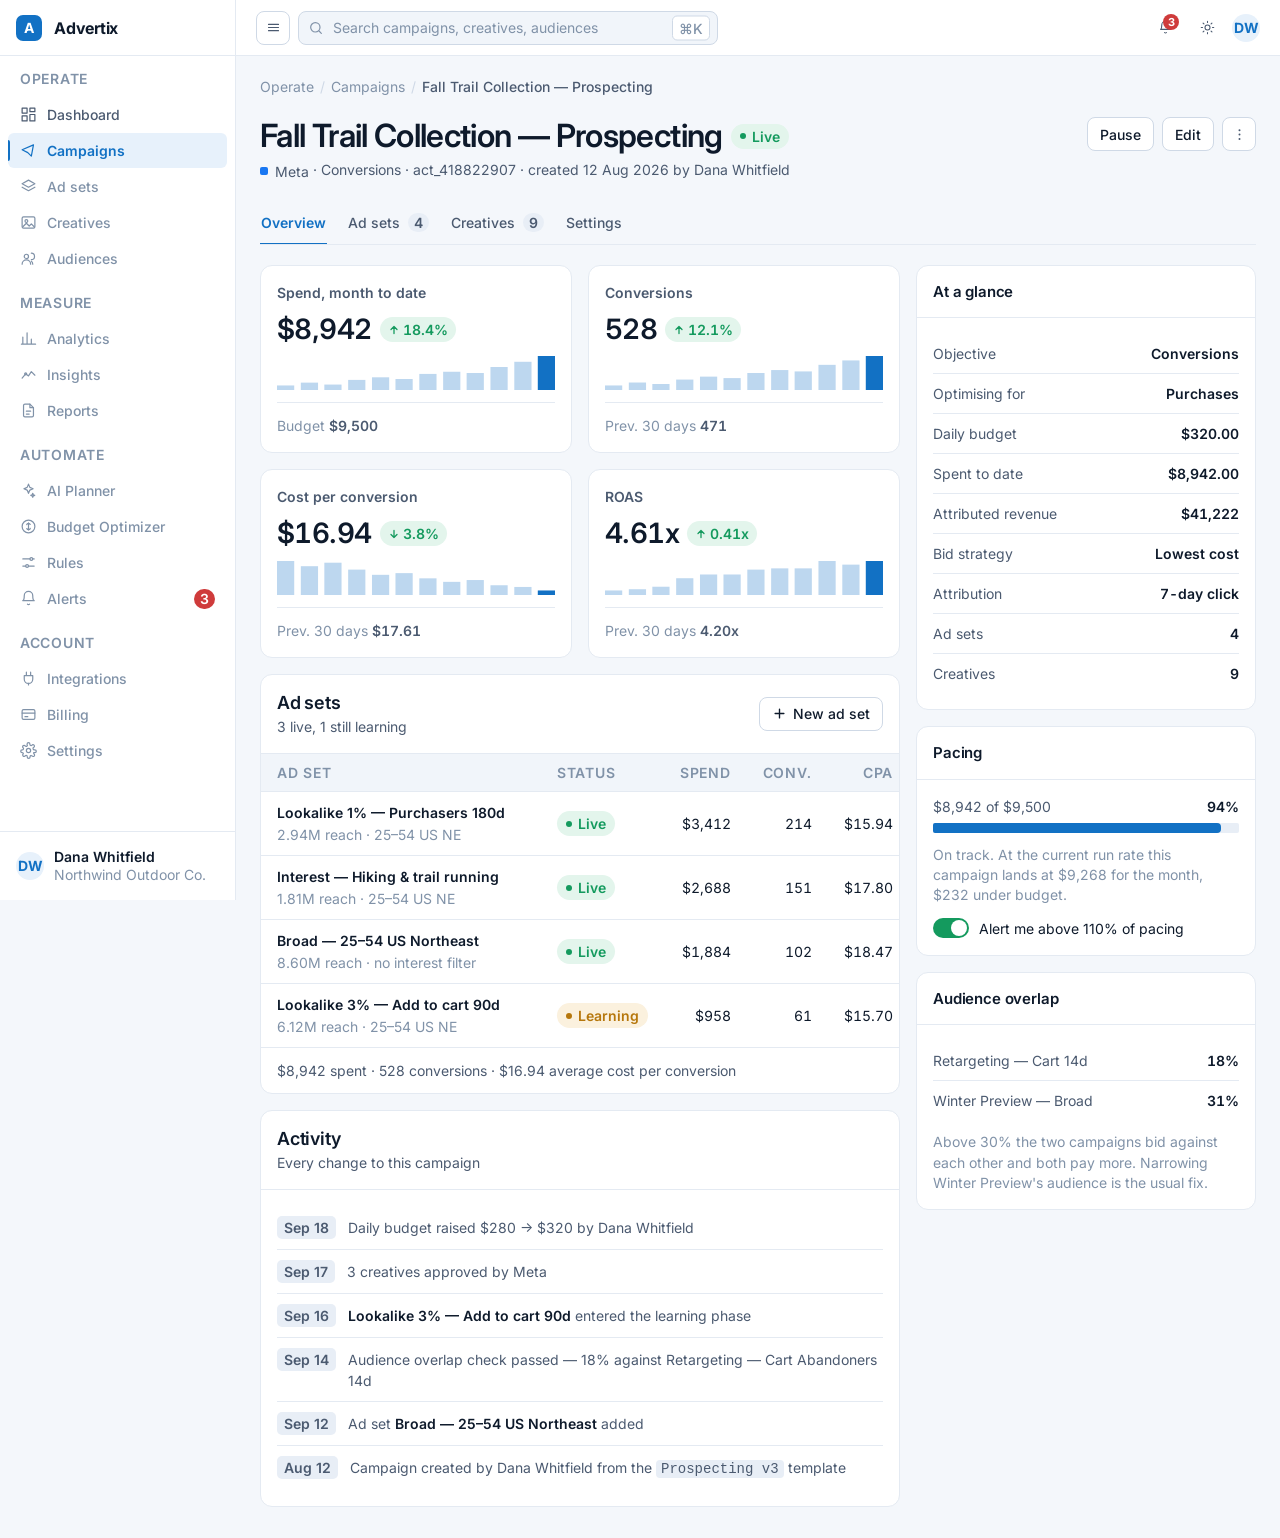
==== commit ba3c9677: "Fix counter cards on the campaign detail page The previous commit shipped campaign-detail.html with " ====
--- a/mockups/campaign-detail.html
+++ b/mockups/campaign-detail.html
@@ -135,5318 +135,43 @@
       <div id="d-ov" role="tabpanel" aria-labelledby="d-t-ov">
         <div class="split">
           <div class="stack-4">
-            <section class="counters" aria-label="Campaign metrics">
- 
- 
- 
- 
- 
- 
- 
- 
- 
- 
-<
-a
-r
-t
-i
-c
-l
-e
- 
-c
-l
-a
-s
-s
-=
-"
-c
-a
-r
-d
- 
-c
-o
-u
-n
-t
-e
-r
-"
->
-
-
- 
- 
- 
- 
- 
- 
- 
- 
- 
- 
- 
- 
-<
-p
- 
-c
-l
-a
-s
-s
-=
-"
-c
-o
-u
-n
-t
-e
-r
-_
-_
-l
-a
-b
-e
-l
-"
->
-S
-p
-e
-n
-d
-,
- 
-m
-o
-n
-t
-h
- 
-t
-o
- 
-d
-a
-t
-e
-<
-/
-p
->
-
-
- 
- 
- 
- 
- 
- 
- 
- 
- 
- 
- 
- 
-<
-d
-i
-v
- 
-c
-l
-a
-s
-s
-=
-"
-c
-o
-u
-n
-t
-e
-r
-_
-_
-f
-i
-g
-u
-r
-e
-"
->
-
-
- 
- 
- 
- 
- 
- 
- 
- 
- 
- 
- 
- 
- 
- 
-<
-s
-p
-a
-n
- 
-c
-l
-a
-s
-s
-=
-"
-c
-o
-u
-n
-t
-e
-r
-_
-_
-v
-a
-l
-u
-e
- 
-t
-n
-u
-m
-"
->
-$
-8
-,
-9
-4
-2
-<
-/
-s
-p
-a
-n
->
-
-
- 
- 
- 
- 
- 
- 
- 
- 
- 
- 
- 
- 
- 
- 
-<
-s
-p
-a
-n
- 
-c
-l
-a
-s
-s
-=
-"
-c
-h
-i
-p
- 
-c
-h
-i
-p
--
--
-u
-p
-"
->
-<
-s
-v
-g
- 
-v
-i
-e
-w
-B
-o
-x
-=
-"
-0
- 
-0
- 
-2
-4
- 
-2
-4
-"
- 
-f
-i
-l
-l
-=
-"
-n
-o
-n
-e
-"
- 
-s
-t
-r
-o
-k
-e
-=
-"
-c
-u
-r
-r
-e
-n
-t
-C
-o
-l
-o
-r
-"
- 
-s
-t
-r
-o
-k
-e
--
-w
-i
-d
-t
-h
-=
-"
-2
-.
-6
-"
- 
-s
-t
-r
-o
-k
-e
--
-l
-i
-n
-e
-c
-a
-p
-=
-"
-r
-o
-u
-n
-d
-"
- 
-s
-t
-r
-o
-k
-e
--
-l
-i
-n
-e
-j
-o
-i
-n
-=
-"
-r
-o
-u
-n
-d
-"
- 
-a
-r
-i
-a
--
-h
-i
-d
-d
-e
-n
-=
-"
-t
-r
-u
-e
-"
->
-<
-p
-a
-t
-h
- 
-d
-=
-"
-M
-1
-2
- 
-1
-9
-V
-5
-M
-6
- 
-1
-1
-l
-6
--
-6
- 
-6
- 
-6
-"
-/
->
-<
-/
-s
-v
-g
->
-1
-8
-.
-4
-%
-<
-/
-s
-p
-a
-n
->
-
-
- 
- 
- 
- 
- 
- 
- 
- 
- 
- 
- 
- 
-<
-/
-d
-i
-v
->
-
-
- 
- 
- 
- 
- 
- 
- 
- 
- 
- 
- 
- 
-<
-s
-v
-g
- 
-c
-l
-a
-s
-s
-=
-"
-s
-p
-a
-r
-k
-b
-a
-r
-"
- 
-v
-i
-e
-w
-B
-o
-x
-=
-"
-0
- 
-0
- 
-8
-4
- 
-3
-0
-"
- 
-p
-r
-e
-s
-e
-r
-v
-e
-A
-s
-p
-e
-c
-t
-R
-a
-t
-i
-o
-=
-"
-n
-o
-n
-e
-"
- 
-r
-o
-l
-e
-=
-"
-i
-m
-g
-"
- 
-a
-r
-i
-a
--
-l
-a
-b
-e
-l
-=
-"
-W
-e
-e
-k
-l
-y
- 
-s
-p
-e
-n
-d
- 
-o
-n
- 
-t
-h
-i
-s
- 
-c
-a
-m
-p
-a
-i
-g
-n
-,
- 
-r
-i
-s
-i
-n
-g
-"
->
-<
-r
-e
-c
-t
- 
-x
-=
-"
-0
-.
-0
-"
- 
-y
-=
-"
-2
-6
-.
-0
-"
- 
-w
-i
-d
-t
-h
-=
-"
-5
-.
-2
-"
- 
-h
-e
-i
-g
-h
-t
-=
-"
-4
-.
-0
-"
-/
->
-<
-r
-e
-c
-t
- 
-x
-=
-"
-7
-.
-2
-"
- 
-y
-=
-"
-2
-3
-.
-5
-"
- 
-w
-i
-d
-t
-h
-=
-"
-5
-.
-2
-"
- 
-h
-e
-i
-g
-h
-t
-=
-"
-6
-.
-5
-"
-/
->
-<
-r
-e
-c
-t
- 
-x
-=
-"
-1
-4
-.
-3
-"
- 
-y
-=
-"
-2
-5
-.
-2
-"
- 
-w
-i
-d
-t
-h
-=
-"
-5
-.
-2
-"
- 
-h
-e
-i
-g
-h
-t
-=
-"
-4
-.
-8
-"
-/
->
-<
-r
-e
-c
-t
- 
-x
-=
-"
-2
-1
-.
-5
-"
- 
-y
-=
-"
-2
-1
-.
-1
-"
- 
-w
-i
-d
-t
-h
-=
-"
-5
-.
-2
-"
- 
-h
-e
-i
-g
-h
-t
-=
-"
-8
-.
-9
-"
-/
->
-<
-r
-e
-c
-t
- 
-x
-=
-"
-2
-8
-.
-7
-"
- 
-y
-=
-"
-1
-8
-.
-8
-"
- 
-w
-i
-d
-t
-h
-=
-"
-5
-.
-2
-"
- 
-h
-e
-i
-g
-h
-t
-=
-"
-1
-1
-.
-2
-"
-/
->
-<
-r
-e
-c
-t
- 
-x
-=
-"
-3
-5
-.
-8
-"
- 
-y
-=
-"
-2
-0
-.
-3
-"
- 
-w
-i
-d
-t
-h
-=
-"
-5
-.
-2
-"
- 
-h
-e
-i
-g
-h
-t
-=
-"
-9
-.
-7
-"
-/
->
-<
-r
-e
-c
-t
- 
-x
-=
-"
-4
-3
-.
-0
-"
- 
-y
-=
-"
-1
-5
-.
-8
-"
- 
-w
-i
-d
-t
-h
-=
-"
-5
-.
-2
-"
- 
-h
-e
-i
-g
-h
-t
-=
-"
-1
-4
-.
-2
-"
-/
->
-<
-r
-e
-c
-t
- 
-x
-=
-"
-5
-0
-.
-2
-"
- 
-y
-=
-"
-1
-3
-.
-9
-"
- 
-w
-i
-d
-t
-h
-=
-"
-5
-.
-2
-"
- 
-h
-e
-i
-g
-h
-t
-=
-"
-1
-6
-.
-1
-"
-/
->
-<
-r
-e
-c
-t
- 
-x
-=
-"
-5
-7
-.
-3
-"
- 
-y
-=
-"
-1
-5
-.
-0
-"
- 
-w
-i
-d
-t
-h
-=
-"
-5
-.
-2
-"
- 
-h
-e
-i
-g
-h
-t
-=
-"
-1
-5
-.
-0
-"
-/
->
-<
-r
-e
-c
-t
- 
-x
-=
-"
-6
-4
-.
-5
-"
- 
-y
-=
-"
-9
-.
-7
-"
- 
-w
-i
-d
-t
-h
-=
-"
-5
-.
-2
-"
- 
-h
-e
-i
-g
-h
-t
-=
-"
-2
-0
-.
-3
-"
-/
->
-<
-r
-e
-c
-t
- 
-x
-=
-"
-7
-1
-.
-7
-"
- 
-y
-=
-"
-5
-.
-1
-"
- 
-w
-i
-d
-t
-h
-=
-"
-5
-.
-2
-"
- 
-h
-e
-i
-g
-h
-t
-=
-"
-2
-4
-.
-9
-"
-/
->
-<
-r
-e
-c
-t
- 
-c
-l
-a
-s
-s
-=
-"
-i
-s
--
-n
-o
-w
-"
- 
-x
-=
-"
-7
-8
-.
-8
-"
- 
-y
-=
-"
-0
-.
-0
-"
- 
-w
-i
-d
-t
-h
-=
-"
-5
-.
-2
-"
- 
-h
-e
-i
-g
-h
-t
-=
-"
-3
-0
-.
-0
-"
-/
->
-<
-/
-s
-v
-g
->
-
-
- 
- 
- 
- 
- 
- 
- 
- 
- 
- 
- 
- 
-<
-p
- 
-c
-l
-a
-s
-s
-=
-"
-c
-o
-u
-n
-t
-e
-r
-_
-_
-f
-o
-o
-t
-"
->
-<
-s
-p
-a
-n
->
-b
-u
-d
-g
-e
-t
- 
-<
-b
->
-$
-9
-,
-5
-0
-0
-<
-/
-b
->
-<
-/
-s
-p
-a
-n
->
-<
-/
-p
->
-
-
- 
- 
- 
- 
- 
- 
- 
- 
- 
- 
-<
-/
-a
-r
-t
-i
-c
-l
-e
->
-
-
- 
- 
- 
- 
- 
- 
- 
- 
- 
- 
-<
-a
-r
-t
-i
-c
-l
-e
- 
-c
-l
-a
-s
-s
-=
-"
-c
-a
-r
-d
- 
-c
-o
-u
-n
-t
-e
-r
-"
->
-
-
- 
- 
- 
- 
- 
- 
- 
- 
- 
- 
- 
- 
-<
-p
- 
-c
-l
-a
-s
-s
-=
-"
-c
-o
-u
-n
-t
-e
-r
-_
-_
-l
-a
-b
-e
-l
-"
->
-C
-o
-n
-v
-e
-r
-s
-i
-o
-n
-s
-<
-/
-p
->
-
-
- 
- 
- 
- 
- 
- 
- 
- 
- 
- 
- 
- 
-<
-d
-i
-v
- 
-c
-l
-a
-s
-s
-=
-"
-c
-o
-u
-n
-t
-e
-r
-_
-_
-f
-i
-g
-u
-r
-e
-"
->
-
-
- 
- 
- 
- 
- 
- 
- 
- 
- 
- 
- 
- 
- 
- 
-<
-s
-p
-a
-n
- 
-c
-l
-a
-s
-s
-=
-"
-c
-o
-u
-n
-t
-e
-r
-_
-_
-v
-a
-l
-u
-e
- 
-t
-n
-u
-m
-"
->
-5
-2
-8
-<
-/
-s
-p
-a
-n
->
-
-
- 
- 
- 
- 
- 
- 
- 
- 
- 
- 
- 
- 
- 
- 
-<
-s
-p
-a
-n
- 
-c
-l
-a
-s
-s
-=
-"
-c
-h
-i
-p
- 
-c
-h
-i
-p
--
--
-u
-p
-"
->
-<
-s
-v
-g
- 
-v
-i
-e
-w
-B
-o
-x
-=
-"
-0
- 
-0
- 
-2
-4
- 
-2
-4
-"
- 
-f
-i
-l
-l
-=
-"
-n
-o
-n
-e
-"
- 
-s
-t
-r
-o
-k
-e
-=
-"
-c
-u
-r
-r
-e
-n
-t
-C
-o
-l
-o
-r
-"
- 
-s
-t
-r
-o
-k
-e
--
-w
-i
-d
-t
-h
-=
-"
-2
-.
-6
-"
- 
-s
-t
-r
-o
-k
-e
--
-l
-i
-n
-e
-c
-a
-p
-=
-"
-r
-o
-u
-n
-d
-"
- 
-s
-t
-r
-o
-k
-e
--
-l
-i
-n
-e
-j
-o
-i
-n
-=
-"
-r
-o
-u
-n
-d
-"
- 
-a
-r
-i
-a
--
-h
-i
-d
-d
-e
-n
-=
-"
-t
-r
-u
-e
-"
->
-<
-p
-a
-t
-h
- 
-d
-=
-"
-M
-1
-2
- 
-1
-9
-V
-5
-M
-6
- 
-1
-1
-l
-6
--
-6
- 
-6
- 
-6
-"
-/
->
-<
-/
-s
-v
-g
->
-1
-2
-.
-1
-%
-<
-/
-s
-p
-a
-n
->
-
-
- 
- 
- 
- 
- 
- 
- 
- 
- 
- 
- 
- 
-<
-/
-d
-i
-v
->
-
-
- 
- 
- 
- 
- 
- 
- 
- 
- 
- 
- 
- 
-<
-s
-v
-g
- 
-c
-l
-a
-s
-s
-=
-"
-s
-p
-a
-r
-k
-b
-a
-r
-"
- 
-v
-i
-e
-w
-B
-o
-x
-=
-"
-0
- 
-0
- 
-8
-4
- 
-3
-0
-"
- 
-p
-r
-e
-s
-e
-r
-v
-e
-A
-s
-p
-e
-c
-t
-R
-a
-t
-i
-o
-=
-"
-n
-o
-n
-e
-"
- 
-r
-o
-l
-e
-=
-"
-i
-m
-g
-"
- 
-a
-r
-i
-a
--
-l
-a
-b
-e
-l
-=
-"
-W
-e
-e
-k
-l
-y
- 
-c
-o
-n
-v
-e
-r
-s
-i
-o
-n
-s
-,
- 
-r
-i
-s
-i
-n
-g
-"
->
-<
-r
-e
-c
-t
- 
-x
-=
-"
-0
-.
-0
-"
- 
-y
-=
-"
-2
-6
-.
-0
-"
- 
-w
-i
-d
-t
-h
-=
-"
-5
-.
-2
-"
- 
-h
-e
-i
-g
-h
-t
-=
-"
-4
-.
-0
-"
-/
->
-<
-r
-e
-c
-t
- 
-x
-=
-"
-7
-.
-2
-"
- 
-y
-=
-"
-2
-3
-.
-4
-"
- 
-w
-i
-d
-t
-h
-=
-"
-5
-.
-2
-"
- 
-h
-e
-i
-g
-h
-t
-=
-"
-6
-.
-6
-"
-/
->
-<
-r
-e
-c
-t
- 
-x
-=
-"
-1
-4
-.
-3
-"
- 
-y
-=
-"
-2
-4
-.
-7
-"
- 
-w
-i
-d
-t
-h
-=
-"
-5
-.
-2
-"
- 
-h
-e
-i
-g
-h
-t
-=
-"
-5
-.
-3
-"
-/
->
-<
-r
-e
-c
-t
- 
-x
-=
-"
-2
-1
-.
-5
-"
- 
-y
-=
-"
-2
-0
-.
-8
-"
- 
-w
-i
-d
-t
-h
-=
-"
-5
-.
-2
-"
- 
-h
-e
-i
-g
-h
-t
-=
-"
-9
-.
-2
-"
-/
->
-<
-r
-e
-c
-t
- 
-x
-=
-"
-2
-8
-.
-7
-"
- 
-y
-=
-"
-1
-8
-.
-2
-"
- 
-w
-i
-d
-t
-h
-=
-"
-5
-.
-2
-"
- 
-h
-e
-i
-g
-h
-t
-=
-"
-1
-1
-.
-8
-"
-/
->
-<
-r
-e
-c
-t
- 
-x
-=
-"
-3
-5
-.
-8
-"
- 
-y
-=
-"
-1
-9
-.
-5
-"
- 
-w
-i
-d
-t
-h
-=
-"
-5
-.
-2
-"
- 
-h
-e
-i
-g
-h
-t
-=
-"
-1
-0
-.
-5
-"
-/
->
-<
-r
-e
-c
-t
- 
-x
-=
-"
-4
-3
-.
-0
-"
- 
-y
-=
-"
-1
-5
-.
-0
-"
- 
-w
-i
-d
-t
-h
-=
-"
-5
-.
-2
-"
- 
-h
-e
-i
-g
-h
-t
-=
-"
-1
-5
-.
-0
-"
-/
->
-<
-r
-e
-c
-t
- 
-x
-=
-"
-5
-0
-.
-2
-"
- 
-y
-=
-"
-1
-2
-.
-4
-"
- 
-w
-i
-d
-t
-h
-=
-"
-5
-.
-2
-"
- 
-h
-e
-i
-g
-h
-t
-=
-"
-1
-7
-.
-6
-"
-/
->
-<
-r
-e
-c
-t
- 
-x
-=
-"
-5
-7
-.
-3
-"
- 
-y
-=
-"
-1
-3
-.
-6
-"
- 
-w
-i
-d
-t
-h
-=
-"
-5
-.
-2
-"
- 
-h
-e
-i
-g
-h
-t
-=
-"
-1
-6
-.
-4
-"
-/
->
-<
-r
-e
-c
-t
- 
-x
-=
-"
-6
-4
-.
-5
-"
- 
-y
-=
-"
-7
-.
-8
-"
- 
-w
-i
-d
-t
-h
-=
-"
-5
-.
-2
-"
- 
-h
-e
-i
-g
-h
-t
-=
-"
-2
-2
-.
-2
-"
-/
->
-<
-r
-e
-c
-t
- 
-x
-=
-"
-7
-1
-.
-7
-"
- 
-y
-=
-"
-3
-.
-9
-"
- 
-w
-i
-d
-t
-h
-=
-"
-5
-.
-2
-"
- 
-h
-e
-i
-g
-h
-t
-=
-"
-2
-6
-.
-1
-"
-/
->
-<
-r
-e
-c
-t
- 
-c
-l
-a
-s
-s
-=
-"
-i
-s
--
-n
-o
-w
-"
- 
-x
-=
-"
-7
-8
-.
-8
-"
- 
-y
-=
-"
-0
-.
-0
-"
- 
-w
-i
-d
-t
-h
-=
-"
-5
-.
-2
-"
- 
-h
-e
-i
-g
-h
-t
-=
-"
-3
-0
-.
-0
-"
-/
->
-<
-/
-s
-v
-g
->
-
-
- 
- 
- 
- 
- 
- 
- 
- 
- 
- 
- 
- 
-<
-p
- 
-c
-l
-a
-s
-s
-=
-"
-c
-o
-u
-n
-t
-e
-r
-_
-_
-f
-o
-o
-t
-"
->
-<
-s
-p
-a
-n
->
-p
-r
-e
-v
-i
-o
-u
-s
- 
-3
-0
- 
-d
-a
-y
-s
- 
-<
-b
->
-4
-7
-1
-<
-/
-b
->
-<
-/
-s
-p
-a
-n
->
-<
-/
-p
->
-
-
- 
- 
- 
- 
- 
- 
- 
- 
- 
- 
-<
-/
-a
-r
-t
-i
-c
-l
-e
->
-
-
- 
- 
- 
- 
- 
- 
- 
- 
- 
- 
-<
-a
-r
-t
-i
-c
-l
-e
- 
-c
-l
-a
-s
-s
-=
-"
-c
-a
-r
-d
- 
-c
-o
-u
-n
-t
-e
-r
-"
->
-
-
- 
- 
- 
- 
- 
- 
- 
- 
- 
- 
- 
- 
-<
-p
- 
-c
-l
-a
-s
-s
-=
-"
-c
-o
-u
-n
-t
-e
-r
-_
-_
-l
-a
-b
-e
-l
-"
->
-C
-o
-s
-t
- 
-p
-e
-r
- 
-c
-o
-n
-v
-e
-r
-s
-i
-o
-n
-<
-/
-p
->
-
-
- 
- 
- 
- 
- 
- 
- 
- 
- 
- 
- 
- 
-<
-d
-i
-v
- 
-c
-l
-a
-s
-s
-=
-"
-c
-o
-u
-n
-t
-e
-r
-_
-_
-f
-i
-g
-u
-r
-e
-"
->
-
-
- 
- 
- 
- 
- 
- 
- 
- 
- 
- 
- 
- 
- 
- 
-<
-s
-p
-a
-n
- 
-c
-l
-a
-s
-s
-=
-"
-c
-o
-u
-n
-t
-e
-r
-_
-_
-v
-a
-l
-u
-e
- 
-t
-n
-u
-m
-"
->
-$
-1
-6
-.
-9
-4
-<
-/
-s
-p
-a
-n
->
-
-
- 
- 
- 
- 
- 
- 
- 
- 
- 
- 
- 
- 
- 
- 
-<
-s
-p
-a
-n
- 
-c
-l
-a
-s
-s
-=
-"
-c
-h
-i
-p
- 
-c
-h
-i
-p
--
--
-u
-p
-"
->
-<
-s
-v
-g
- 
-v
-i
-e
-w
-B
-o
-x
-=
-"
-0
- 
-0
- 
-2
-4
- 
-2
-4
-"
- 
-f
-i
-l
-l
-=
-"
-n
-o
-n
-e
-"
- 
-s
-t
-r
-o
-k
-e
-=
-"
-c
-u
-r
-r
-e
-n
-t
-C
-o
-l
-o
-r
-"
- 
-s
-t
-r
-o
-k
-e
--
-w
-i
-d
-t
-h
-=
-"
-2
-.
-6
-"
- 
-s
-t
-r
-o
-k
-e
--
-l
-i
-n
-e
-c
-a
-p
-=
-"
-r
-o
-u
-n
-d
-"
- 
-s
-t
-r
-o
-k
-e
--
-l
-i
-n
-e
-j
-o
-i
-n
-=
-"
-r
-o
-u
-n
-d
-"
- 
-a
-r
-i
-a
--
-h
-i
-d
-d
-e
-n
-=
-"
-t
-r
-u
-e
-"
->
-<
-p
-a
-t
-h
- 
-d
-=
-"
-M
-1
-2
- 
-5
-v
-1
-4
-M
-6
- 
-1
-3
-l
-6
- 
-6
- 
-6
--
-6
-"
-/
->
-<
-/
-s
-v
-g
->
-3
-.
-8
-%
-<
-/
-s
-p
-a
-n
->
-
-
- 
- 
- 
- 
- 
- 
- 
- 
- 
- 
- 
- 
-<
-/
-d
-i
-v
->
-
-
- 
- 
- 
- 
- 
- 
- 
- 
- 
- 
- 
- 
-<
-s
-v
-g
- 
-c
-l
-a
-s
-s
-=
-"
-s
-p
-a
-r
-k
-b
-a
-r
-"
- 
-v
-i
-e
-w
-B
-o
-x
-=
-"
-0
- 
-0
- 
-8
-4
- 
-3
-0
-"
- 
-p
-r
-e
-s
-e
-r
-v
-e
-A
-s
-p
-e
-c
-t
-R
-a
-t
-i
-o
-=
-"
-n
-o
-n
-e
-"
- 
-r
-o
-l
-e
-=
-"
-i
-m
-g
-"
- 
-a
-r
-i
-a
--
-l
-a
-b
-e
-l
-=
-"
-W
-e
-e
-k
-l
-y
- 
-c
-o
-s
-t
- 
-p
-e
-r
- 
-c
-o
-n
-v
-e
-r
-s
-i
-o
-n
-,
- 
-f
-a
-l
-l
-i
-n
-g
-"
->
-<
-r
-e
-c
-t
- 
-x
-=
-"
-0
-.
-0
-"
- 
-y
-=
-"
-0
-.
-0
-"
- 
-w
-i
-d
-t
-h
-=
-"
-5
-.
-2
-"
- 
-h
-e
-i
-g
-h
-t
-=
-"
-3
-0
-.
-0
-"
-/
->
-<
-r
-e
-c
-t
- 
-x
-=
-"
-7
-.
-2
-"
- 
-y
-=
-"
-4
-.
-6
-"
- 
-w
-i
-d
-t
-h
-=
-"
-5
-.
-2
-"
- 
-h
-e
-i
-g
-h
-t
-=
-"
-2
-5
-.
-4
-"
-/
->
-<
-r
-e
-c
-t
- 
-x
-=
-"
-1
-4
-.
-3
-"
- 
-y
-=
-"
-1
-.
-5
-"
- 
-w
-i
-d
-t
-h
-=
-"
-5
-.
-2
-"
- 
-h
-e
-i
-g
-h
-t
-=
-"
-2
-8
-.
-5
-"
-/
->
-<
-r
-e
-c
-t
- 
-x
-=
-"
-2
-1
-.
-5
-"
- 
-y
-=
-"
-7
-.
-6
-"
- 
-w
-i
-d
-t
-h
-=
-"
-5
-.
-2
-"
- 
-h
-e
-i
-g
-h
-t
-=
-"
-2
-2
-.
-4
-"
-/
->
-<
-r
-e
-c
-t
- 
-x
-=
-"
-2
-8
-.
-7
-"
- 
-y
-=
-"
-1
-2
-.
-2
-"
- 
-w
-i
-d
-t
-h
-=
-"
-5
-.
-2
-"
- 
-h
-e
-i
-g
-h
-t
-=
-"
-1
-7
-.
-8
-"
-/
->
-<
-r
-e
-c
-t
- 
-x
-=
-"
-3
-5
-.
-8
-"
- 
-y
-=
-"
-1
-0
-.
-7
-"
- 
-w
-i
-d
-t
-h
-=
-"
-5
-.
-2
-"
- 
-h
-e
-i
-g
-h
-t
-=
-"
-1
-9
-.
-3
-"
-/
->
-<
-r
-e
-c
-t
- 
-x
-=
-"
-4
-3
-.
-0
-"
- 
-y
-=
-"
-1
-5
-.
-3
-"
- 
-w
-i
-d
-t
-h
-=
-"
-5
-.
-2
-"
- 
-h
-e
-i
-g
-h
-t
-=
-"
-1
-4
-.
-7
-"
-/
->
-<
-r
-e
-c
-t
- 
-x
-=
-"
-5
-0
-.
-2
-"
- 
-y
-=
-"
-1
-8
-.
-4
-"
- 
-w
-i
-d
-t
-h
-=
-"
-5
-.
-2
-"
- 
-h
-e
-i
-g
-h
-t
-=
-"
-1
-1
-.
-6
-"
-/
->
-<
-r
-e
-c
-t
- 
-x
-=
-"
-5
-7
-.
-3
-"
- 
-y
-=
-"
-1
-6
-.
-8
-"
- 
-w
-i
-d
-t
-h
-=
-"
-5
-.
-2
-"
- 
-h
-e
-i
-g
-h
-t
-=
-"
-1
-3
-.
-2
-"
-/
->
-<
-r
-e
-c
-t
- 
-x
-=
-"
-6
-4
-.
-5
-"
- 
-y
-=
-"
-2
-1
-.
-4
-"
- 
-w
-i
-d
-t
-h
-=
-"
-5
-.
-2
-"
- 
-h
-e
-i
-g
-h
-t
-=
-"
-8
-.
-6
-"
-/
->
-<
-r
-e
-c
-t
- 
-x
-=
-"
-7
-1
-.
-7
-"
- 
-y
-=
-"
-2
-2
-.
-9
-"
- 
-w
-i
-d
-t
-h
-=
-"
-5
-.
-2
-"
- 
-h
-e
-i
-g
-h
-t
-=
-"
-7
-.
-1
-"
-/
->
-<
-r
-e
-c
-t
- 
-c
-l
-a
-s
-s
-=
-"
-i
-s
--
-n
-o
-w
-"
- 
-x
-=
-"
-7
-8
-.
-8
-"
- 
-y
-=
-"
-2
-6
-.
-0
-"
- 
-w
-i
-d
-t
-h
-=
-"
-5
-.
-2
-"
- 
-h
-e
-i
-g
-h
-t
-=
-"
-4
-.
-0
-"
-/
->
-<
-/
-s
-v
-g
->
-
-
- 
- 
- 
- 
- 
- 
- 
- 
- 
- 
- 
- 
-<
-p
- 
-c
-l
-a
-s
-s
-=
-"
-c
-o
-u
-n
-t
-e
-r
-_
-_
-f
-o
-o
-t
-"
->
-<
-s
-p
-a
-n
->
-p
-r
-e
-v
-i
-o
-u
-s
- 
-3
-0
- 
-d
-a
-y
-s
- 
-<
-b
->
-$
-1
-7
-.
-6
-1
-<
-/
-b
->
-<
-/
-s
-p
-a
-n
->
-<
-/
-p
->
-
-
- 
- 
- 
- 
- 
- 
- 
- 
- 
- 
-<
-/
-a
-r
-t
-i
-c
-l
-e
->
-
-
- 
- 
- 
- 
- 
- 
- 
- 
- 
- 
-<
-a
-r
-t
-i
-c
-l
-e
- 
-c
-l
-a
-s
-s
-=
-"
-c
-a
-r
-d
- 
-c
-o
-u
-n
-t
-e
-r
-"
->
-
-
- 
- 
- 
- 
- 
- 
- 
- 
- 
- 
- 
- 
-<
-p
- 
-c
-l
-a
-s
-s
-=
-"
-c
-o
-u
-n
-t
-e
-r
-_
-_
-l
-a
-b
-e
-l
-"
->
-R
-O
-A
-S
-<
-/
-p
->
-
-
- 
- 
- 
- 
- 
- 
- 
- 
- 
- 
- 
- 
-<
-d
-i
-v
- 
-c
-l
-a
-s
-s
-=
-"
-c
-o
-u
-n
-t
-e
-r
-_
-_
-f
-i
-g
-u
-r
-e
-"
->
-
-
- 
- 
- 
- 
- 
- 
- 
- 
- 
- 
- 
- 
- 
- 
-<
-s
-p
-a
-n
- 
-c
-l
-a
-s
-s
-=
-"
-c
-o
-u
-n
-t
-e
-r
-_
-_
-v
-a
-l
-u
-e
- 
-t
-n
-u
-m
-"
->
-4
-.
-6
-1
-x
-<
-/
-s
-p
-a
-n
->
-
-
- 
- 
- 
- 
- 
- 
- 
- 
- 
- 
- 
- 
- 
- 
-<
-s
-p
-a
-n
- 
-c
-l
-a
-s
-s
-=
-"
-c
-h
-i
-p
- 
-c
-h
-i
-p
--
--
-u
-p
-"
->
-<
-s
-v
-g
- 
-v
-i
-e
-w
-B
-o
-x
-=
-"
-0
- 
-0
- 
-2
-4
- 
-2
-4
-"
- 
-f
-i
-l
-l
-=
-"
-n
-o
-n
-e
-"
- 
-s
-t
-r
-o
-k
-e
-=
-"
-c
-u
-r
-r
-e
-n
-t
-C
-o
-l
-o
-r
-"
- 
-s
-t
-r
-o
-k
-e
--
-w
-i
-d
-t
-h
-=
-"
-2
-.
-6
-"
- 
-s
-t
-r
-o
-k
-e
--
-l
-i
-n
-e
-c
-a
-p
-=
-"
-r
-o
-u
-n
-d
-"
- 
-s
-t
-r
-o
-k
-e
--
-l
-i
-n
-e
-j
-o
-i
-n
-=
-"
-r
-o
-u
-n
-d
-"
- 
-a
-r
-i
-a
--
-h
-i
-d
-d
-e
-n
-=
-"
-t
-r
-u
-e
-"
->
-<
-p
-a
-t
-h
- 
-d
-=
-"
-M
-1
-2
- 
-1
-9
-V
-5
-M
-6
- 
-1
-1
-l
-6
--
-6
- 
-6
- 
-6
-"
-/
->
-<
-/
-s
-v
-g
->
-0
-.
-4
-1
-x
-<
-/
-s
-p
-a
-n
->
-
-
- 
- 
- 
- 
- 
- 
- 
- 
- 
- 
- 
- 
-<
-/
-d
-i
-v
->
-
-
- 
- 
- 
- 
- 
- 
- 
- 
- 
- 
- 
- 
-<
-s
-v
-g
- 
-c
-l
-a
-s
-s
-=
-"
-s
-p
-a
-r
-k
-b
-a
-r
-"
- 
-v
-i
-e
-w
-B
-o
-x
-=
-"
-0
- 
-0
- 
-8
-4
- 
-3
-0
-"
- 
-p
-r
-e
-s
-e
-r
-v
-e
-A
-s
-p
-e
-c
-t
-R
-a
-t
-i
-o
-=
-"
-n
-o
-n
-e
-"
- 
-r
-o
-l
-e
-=
-"
-i
-m
-g
-"
- 
-a
-r
-i
-a
--
-l
-a
-b
-e
-l
-=
-"
-W
-e
-e
-k
-l
-y
- 
-R
-O
-A
-S
-,
- 
-r
-i
-s
-i
-n
-g
-"
->
-<
-r
-e
-c
-t
- 
-x
-=
-"
-0
-.
-0
-"
- 
-y
-=
-"
-2
-6
-.
-0
-"
- 
-w
-i
-d
-t
-h
-=
-"
-5
-.
-2
-"
- 
-h
-e
-i
-g
-h
-t
-=
-"
-4
-.
-0
-"
-/
->
-<
-r
-e
-c
-t
- 
-x
-=
-"
-7
-.
-2
-"
- 
-y
-=
-"
-2
-4
-.
-9
-"
- 
-w
-i
-d
-t
-h
-=
-"
-5
-.
-2
-"
- 
-h
-e
-i
-g
-h
-t
-=
-"
-5
-.
-1
-"
-/
->
-<
-r
-e
-c
-t
- 
-x
-=
-"
-1
-4
-.
-3
-"
- 
-y
-=
-"
-2
-2
-.
-7
-"
- 
-w
-i
-d
-t
-h
-=
-"
-5
-.
-2
-"
- 
-h
-e
-i
-g
-h
-t
-=
-"
-7
-.
-3
-"
-/
->
-<
-r
-e
-c
-t
- 
-x
-=
-"
-2
-1
-.
-5
-"
- 
-y
-=
-"
-1
-5
-.
-2
-"
- 
-w
-i
-d
-t
-h
-=
-"
-5
-.
-2
-"
- 
-h
-e
-i
-g
-h
-t
-=
-"
-1
-4
-.
-8
-"
-/
->
-<
-r
-e
-c
-t
- 
-x
-=
-"
-2
-8
-.
-7
-"
- 
-y
-=
-"
-1
-1
-.
-9
-"
- 
-w
-i
-d
-t
-h
-=
-"
-5
-.
-2
-"
- 
-h
-e
-i
-g
-h
-t
-=
-"
-1
-8
-.
-1
-"
-/
->
-<
-r
-e
-c
-t
- 
-x
-=
-"
-3
-5
-.
-8
-"
- 
-y
-=
-"
-1
-1
-.
-9
-"
- 
-w
-i
-d
-t
-h
-=
-"
-5
-.
-2
-"
- 
-h
-e
-i
-g
-h
-t
-=
-"
-1
-8
-.
-1
-"
-/
->
-<
-r
-e
-c
-t
- 
-x
-=
-"
-4
-3
-.
-0
-"
- 
-y
-=
-"
-7
-.
-6
-"
- 
-w
-i
-d
-t
-h
-=
-"
-5
-.
-2
-"
- 
-h
-e
-i
-g
-h
-t
-=
-"
-2
-2
-.
-4
-"
-/
->
-<
-r
-e
-c
-t
- 
-x
-=
-"
-5
-0
-.
-2
-"
- 
-y
-=
-"
-6
-.
-5
-"
- 
-w
-i
-d
-t
-h
-=
-"
-5
-.
-2
-"
- 
-h
-e
-i
-g
-h
-t
-=
-"
-2
-3
-.
-5
-"
-/
->
-<
-r
-e
-c
-t
- 
-x
-=
-"
-5
-7
-.
-3
-"
- 
-y
-=
-"
-6
-.
-5
-"
- 
-w
-i
-d
-t
-h
-=
-"
-5
-.
-2
-"
- 
-h
-e
-i
-g
-h
-t
-=
-"
-2
-3
-.
-5
-"
-/
->
-<
-r
-e
-c
-t
- 
-x
-=
-"
-6
-4
-.
-5
-"
- 
-y
-=
-"
-0
-.
-0
-"
- 
-w
-i
-d
-t
-h
-=
-"
-5
-.
-2
-"
- 
-h
-e
-i
-g
-h
-t
-=
-"
-3
-0
-.
-0
-"
-/
->
-<
-r
-e
-c
-t
- 
-x
-=
-"
-7
-1
-.
-7
-"
- 
-y
-=
-"
-3
-.
-2
-"
- 
-w
-i
-d
-t
-h
-=
-"
-5
-.
-2
-"
- 
-h
-e
-i
-g
-h
-t
-=
-"
-2
-6
-.
-8
-"
-/
->
-<
-r
-e
-c
-t
- 
-c
-l
-a
-s
-s
-=
-"
-i
-s
--
-n
-o
-w
-"
- 
-x
-=
-"
-7
-8
-.
-8
-"
- 
-y
-=
-"
-0
-.
-0
-"
- 
-w
-i
-d
-t
-h
-=
-"
-5
-.
-2
-"
- 
-h
-e
-i
-g
-h
-t
-=
-"
-3
-0
-.
-0
-"
-/
->
-<
-/
-s
-v
-g
->
-
-
- 
- 
- 
- 
- 
- 
- 
- 
- 
- 
- 
- 
-<
-p
- 
-c
-l
-a
-s
-s
-=
-"
-c
-o
-u
-n
-t
-e
-r
-_
-_
-f
-o
-o
-t
-"
->
-<
-s
-p
-a
-n
->
-p
-r
-e
-v
-i
-o
-u
-s
- 
-3
-0
- 
-d
-a
-y
-s
- 
-<
-b
->
-4
-.
-2
-0
-x
-<
-/
-b
->
-<
-/
-s
-p
-a
-n
->
-<
-/
-p
->
-
-
- 
- 
- 
- 
- 
- 
- 
- 
- 
- 
-<
-/
-a
-r
-t
-i
-c
-l
-e
->
+            <section class="counters counters--pair" aria-label="Campaign metrics">
+          <article class="card counter">
+            <p class="counter__label">Spend, month to date</p>
+            <div class="counter__figure">
+              <span class="counter__value tnum">$8,942</span>
+              <span class="chip chip--up"><svg viewBox="0 0 24 24" fill="none" stroke="currentColor" stroke-width="2.6" stroke-linecap="round" stroke-linejoin="round" aria-hidden="true"><path d="M12 19V5M6 11l6-6 6 6"/></svg>18.4%</span>
+            </div>
+            <svg class="sparkbar" viewBox="0 0 84 30" preserveAspectRatio="none" role="img" aria-label="Weekly spend on this campaign, rising"><rect x="0.0" y="26.0" width="5.2" height="4.0"/><rect x="7.2" y="23.5" width="5.2" height="6.5"/><rect x="14.3" y="25.2" width="5.2" height="4.8"/><rect x="21.5" y="21.1" width="5.2" height="8.9"/><rect x="28.7" y="18.8" width="5.2" height="11.2"/><rect x="35.8" y="20.3" width="5.2" height="9.7"/><rect x="43.0" y="15.8" width="5.2" height="14.2"/><rect x="50.2" y="13.9" width="5.2" height="16.1"/><rect x="57.3" y="15.0" width="5.2" height="15.0"/><rect x="64.5" y="9.7" width="5.2" height="20.3"/><rect x="71.7" y="5.1" width="5.2" height="24.9"/><rect class="is-now" x="78.8" y="0.0" width="5.2" height="30.0"/></svg>
+            <p class="counter__foot"><span>Budget <b>$9,500</b></span></p>
+          </article>
+          <article class="card counter">
+            <p class="counter__label">Conversions</p>
+            <div class="counter__figure">
+              <span class="counter__value tnum">528</span>
+              <span class="chip chip--up"><svg viewBox="0 0 24 24" fill="none" stroke="currentColor" stroke-width="2.6" stroke-linecap="round" stroke-linejoin="round" aria-hidden="true"><path d="M12 19V5M6 11l6-6 6 6"/></svg>12.1%</span>
+            </div>
+            <svg class="sparkbar" viewBox="0 0 84 30" preserveAspectRatio="none" role="img" aria-label="Weekly conversions, rising"><rect x="0.0" y="26.0" width="5.2" height="4.0"/><rect x="7.2" y="23.4" width="5.2" height="6.6"/><rect x="14.3" y="24.7" width="5.2" height="5.3"/><rect x="21.5" y="20.8" width="5.2" height="9.2"/><rect x="28.7" y="18.2" width="5.2" height="11.8"/><rect x="35.8" y="19.5" width="5.2" height="10.5"/><rect x="43.0" y="15.0" width="5.2" height="15.0"/><rect x="50.2" y="12.4" width="5.2" height="17.6"/><rect x="57.3" y="13.6" width="5.2" height="16.4"/><rect x="64.5" y="7.8" width="5.2" height="22.2"/><rect x="71.7" y="3.9" width="5.2" height="26.1"/><rect class="is-now" x="78.8" y="0.0" width="5.2" height="30.0"/></svg>
+            <p class="counter__foot"><span>Prev. 30 days <b>471</b></span></p>
+          </article>
+          <article class="card counter">
+            <p class="counter__label">Cost per conversion</p>
+            <div class="counter__figure">
+              <span class="counter__value tnum">$16.94</span>
+              <span class="chip chip--up"><svg viewBox="0 0 24 24" fill="none" stroke="currentColor" stroke-width="2.6" stroke-linecap="round" stroke-linejoin="round" aria-hidden="true"><path d="M12 5v14M6 13l6 6 6-6"/></svg>3.8%</span>
+            </div>
+            <svg class="sparkbar" viewBox="0 0 84 30" preserveAspectRatio="none" role="img" aria-label="Weekly cost per conversion, falling"><rect x="0.0" y="0.0" width="5.2" height="30.0"/><rect x="7.2" y="4.6" width="5.2" height="25.4"/><rect x="14.3" y="1.5" width="5.2" height="28.5"/><rect x="21.5" y="7.6" width="5.2" height="22.4"/><rect x="28.7" y="12.2" width="5.2" height="17.8"/><rect x="35.8" y="10.7" width="5.2" height="19.3"/><rect x="43.0" y="15.3" width="5.2" height="14.7"/><rect x="50.2" y="18.4" width="5.2" height="11.6"/><rect x="57.3" y="16.8" width="5.2" height="13.2"/><rect x="64.5" y="21.4" width="5.2" height="8.6"/><rect x="71.7" y="22.9" width="5.2" height="7.1"/><rect class="is-now" x="78.8" y="26.0" width="5.2" height="4.0"/></svg>
+            <p class="counter__foot"><span>Prev. 30 days <b>$17.61</b></span></p>
+          </article>
+          <article class="card counter">
+            <p class="counter__label">ROAS</p>
+            <div class="counter__figure">
+              <span class="counter__value tnum">4.61x</span>
+              <span class="chip chip--up"><svg viewBox="0 0 24 24" fill="none" stroke="currentColor" stroke-width="2.6" stroke-linecap="round" stroke-linejoin="round" aria-hidden="true"><path d="M12 19V5M6 11l6-6 6 6"/></svg>0.41x</span>
+            </div>
+            <svg class="sparkbar" viewBox="0 0 84 30" preserveAspectRatio="none" role="img" aria-label="Weekly ROAS, rising"><rect x="0.0" y="26.0" width="5.2" height="4.0"/><rect x="7.2" y="24.9" width="5.2" height="5.1"/><rect x="14.3" y="22.7" width="5.2" height="7.3"/><rect x="21.5" y="15.2" width="5.2" height="14.8"/><rect x="28.7" y="11.9" width="5.2" height="18.1"/><rect x="35.8" y="11.9" width="5.2" height="18.1"/><rect x="43.0" y="7.6" width="5.2" height="22.4"/><rect x="50.2" y="6.5" width="5.2" height="23.5"/><rect x="57.3" y="6.5" width="5.2" height="23.5"/><rect x="64.5" y="0.0" width="5.2" height="30.0"/><rect x="71.7" y="3.2" width="5.2" height="26.8"/><rect class="is-now" x="78.8" y="0.0" width="5.2" height="30.0"/></svg>
+            <p class="counter__foot"><span>Prev. 30 days <b>4.20x</b></span></p>
+          </article>
             </section>
 
             <section class="card">
--- a/mockups/assets/tokens.css
+++ b/mockups/assets/tokens.css
@@ -586,6 +586,9 @@
 /* Counter cards — label, value, change chip, a 12-period mini chart, and the
    figure being compared against. One card per measure, not a joined strip. */
 .counters { display: grid; grid-template-columns: repeat(auto-fit, minmax(238px, 1fr)); gap: var(--s4); }
+/* In a narrower column, auto-fit lands on 3 + 1. Two by two reads better. */
+.counters--pair { grid-template-columns: repeat(2, minmax(0, 1fr)); }
+@media (max-width: 560px) { .counters--pair { grid-template-columns: minmax(0, 1fr); } }
 .counter { display: flex; flex-direction: column; gap: var(--s3); padding: var(--s4); }
 .counter__label { font-size: var(--fs-small); font-weight: 600; color: var(--ink-2); }
 .counter__figure { display: flex; align-items: center; gap: var(--s2); flex-wrap: wrap; min-width: 0; }
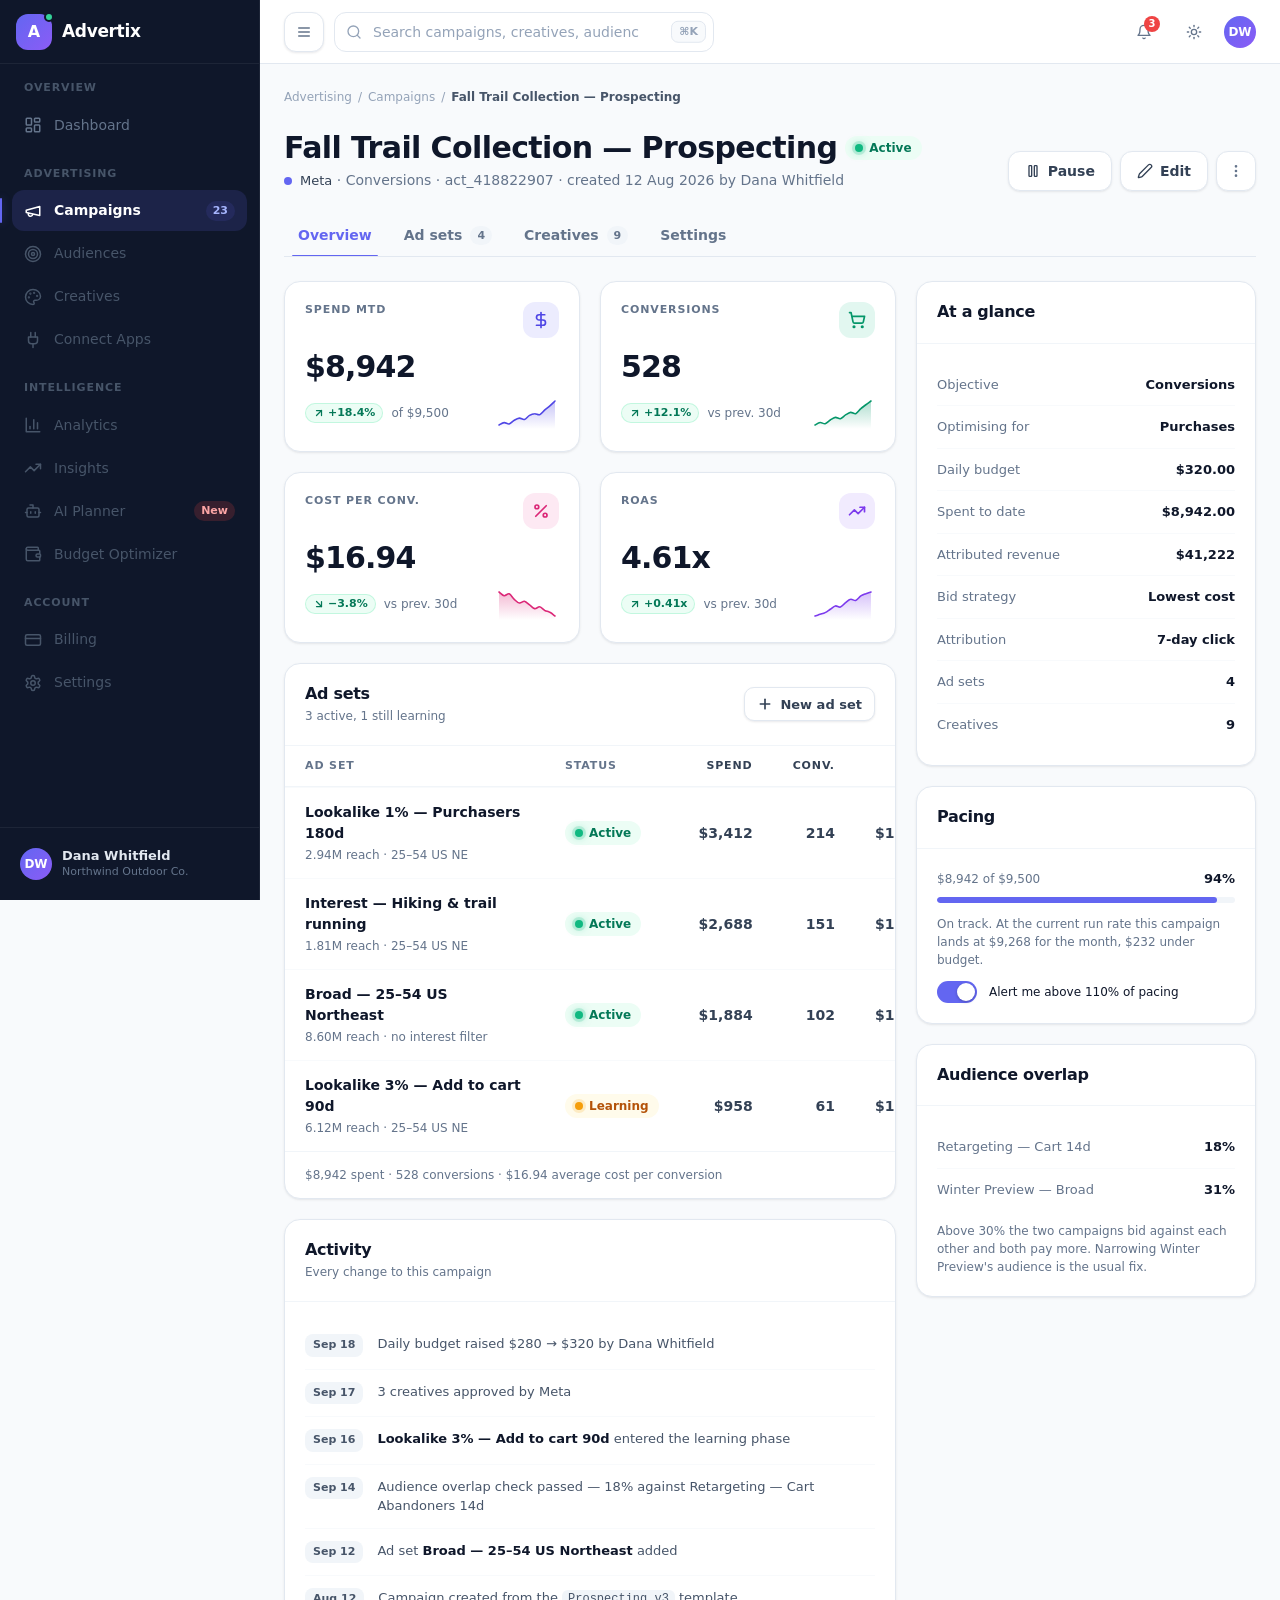
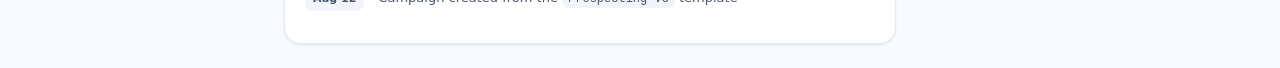
==== commit d8c566a4: "Rebuild the mockups on the shipped app's design system The mockups looked wrong next to the real pro" ====
--- a/mockups/campaign-detail.html
+++ b/mockups/campaign-detail.html
@@ -7,7 +7,6 @@
 <meta name="description" content="Advertix campaign detail mockup." />
 <link rel="stylesheet" href="assets/tokens.css" />
 <script>
-  /* Resolve the theme before first paint so the page never flashes. */
   (function () {
     try {
       var saved = localStorage.getItem("advertix-theme");
@@ -29,43 +28,39 @@
     </div>
     <div class="rail__scroll">
       <div class="rail__group">
-        <p class="eyebrow rail__label" id="nav-operate">Operate</p>
-        <nav class="nav" aria-labelledby="nav-operate">
-          <a class="nav__item" href="dashboard.html"><svg viewBox="0 0 24 24" fill="none" stroke="currentColor" stroke-width="1.7" stroke-linecap="round" stroke-linejoin="round" aria-hidden="true"><path d="M3 3h7v7H3zM14 3h7v5h-7zM14 12h7v9h-7zM3 14h7v7H3z"/></svg>Dashboard</a>
-          <a class="nav__item" href="campaigns.html" aria-current="page"><svg viewBox="0 0 24 24" fill="none" stroke="currentColor" stroke-width="1.7" stroke-linecap="round" stroke-linejoin="round" aria-hidden="true"><path d="M3 11l16-7-3 16-5-5-8-4z"/></svg>Campaigns</a>
-          <span class="nav__item nav__item--todo" title="Ad sets is not mocked yet"><svg viewBox="0 0 24 24" fill="none" stroke="currentColor" stroke-width="1.7" stroke-linecap="round" stroke-linejoin="round" aria-hidden="true"><path d="M12 3l9 5-9 5-9-5 9-5z"/><path d="M3 13l9 5 9-5"/></svg>Ad sets</span>
-          <span class="nav__item nav__item--todo" title="Creatives is not mocked yet"><svg viewBox="0 0 24 24" fill="none" stroke="currentColor" stroke-width="1.7" stroke-linecap="round" stroke-linejoin="round" aria-hidden="true"><rect x="3" y="4" width="18" height="16" rx="2"/><circle cx="9" cy="10" r="2"/><path d="M4 18l5-5 4 4 3-3 4 4"/></svg>Creatives</span>
-          <span class="nav__item nav__item--todo" title="Audiences is not mocked yet"><svg viewBox="0 0 24 24" fill="none" stroke="currentColor" stroke-width="1.7" stroke-linecap="round" stroke-linejoin="round" aria-hidden="true"><circle cx="9" cy="9" r="3"/><path d="M3 20a6 6 0 0112 0"/><path d="M16 4.5a3 3 0 010 9"/><path d="M18 20a5.6 5.6 0 00-2-4.3"/></svg>Audiences</span>
+        <p class="eyebrow rail__label" id="nav-overview">Overview</p>
+        <nav class="nav" aria-labelledby="nav-overview">
+          <a class="nav-item" href="dashboard.html"><svg viewBox="0 0 24 24" fill="none" stroke="currentColor" stroke-width="2" stroke-linecap="round" stroke-linejoin="round" aria-hidden="true"><rect width="7" height="9" x="3" y="3" rx="1"/><rect width="7" height="5" x="14" y="3" rx="1"/><rect width="7" height="9" x="14" y="12" rx="1"/><rect width="7" height="5" x="3" y="16" rx="1"/></svg>Dashboard</a>
         </nav>
       </div>
       <div class="rail__group">
-        <p class="eyebrow rail__label" id="nav-measure">Measure</p>
-        <nav class="nav" aria-labelledby="nav-measure">
-          <span class="nav__item nav__item--todo" title="Analytics is not mocked yet"><svg viewBox="0 0 24 24" fill="none" stroke="currentColor" stroke-width="1.7" stroke-linecap="round" stroke-linejoin="round" aria-hidden="true"><path d="M4 20V10M10 20V4M16 20v-7M22 20H2"/></svg>Analytics</span>
-          <span class="nav__item nav__item--todo" title="Insights is not mocked yet"><svg viewBox="0 0 24 24" fill="none" stroke="currentColor" stroke-width="1.7" stroke-linecap="round" stroke-linejoin="round" aria-hidden="true"><path d="M3 17l5-6 4 3 4-6 5 5"/><circle cx="8" cy="11" r="1.4"/></svg>Insights</span>
-          <span class="nav__item nav__item--todo" title="Reports is not mocked yet"><svg viewBox="0 0 24 24" fill="none" stroke="currentColor" stroke-width="1.7" stroke-linecap="round" stroke-linejoin="round" aria-hidden="true"><path d="M14 3H7a2 2 0 00-2 2v14a2 2 0 002 2h10a2 2 0 002-2V8z"/><path d="M14 3v5h5M9 13h6M9 17h4"/></svg>Reports</span>
+        <p class="eyebrow rail__label" id="nav-advertising">Advertising</p>
+        <nav class="nav" aria-labelledby="nav-advertising">
+          <a class="nav-item is-active" href="campaigns.html" aria-current="page"><svg viewBox="0 0 24 24" fill="none" stroke="currentColor" stroke-width="2" stroke-linecap="round" stroke-linejoin="round" aria-hidden="true"><path d="m3 11 18-5v12L3 14v-3z"/><path d="M11.6 16.8a3 3 0 1 1-5.8-1.6"/></svg>Campaigns<span class="nav-badge">23</span></a>
+          <span class="nav-item nav-item--muted" title="Audiences is not mocked yet"><svg viewBox="0 0 24 24" fill="none" stroke="currentColor" stroke-width="2" stroke-linecap="round" stroke-linejoin="round" aria-hidden="true"><circle cx="12" cy="12" r="10"/><circle cx="12" cy="12" r="6"/><circle cx="12" cy="12" r="2"/></svg>Audiences</span>
+          <span class="nav-item nav-item--muted" title="Creatives is not mocked yet"><svg viewBox="0 0 24 24" fill="none" stroke="currentColor" stroke-width="2" stroke-linecap="round" stroke-linejoin="round" aria-hidden="true"><circle cx="13.5" cy="6.5" r=".5" fill="currentColor"/><circle cx="17.5" cy="10.5" r=".5" fill="currentColor"/><circle cx="8.5" cy="7.5" r=".5" fill="currentColor"/><circle cx="6.5" cy="12.5" r=".5" fill="currentColor"/><path d="M12 2C6.5 2 2 6.5 2 12s4.5 10 10 10c.926 0 1.648-.746 1.648-1.688 0-.437-.18-.835-.437-1.125-.29-.289-.438-.652-.438-1.125a1.64 1.64 0 0 1 1.668-1.668h1.996c3.051 0 5.555-2.503 5.555-5.554C21.965 6.012 17.461 2 12 2z"/></svg>Creatives</span>
+          <span class="nav-item nav-item--muted" title="Connect Apps is not mocked yet"><svg viewBox="0 0 24 24" fill="none" stroke="currentColor" stroke-width="2" stroke-linecap="round" stroke-linejoin="round" aria-hidden="true"><path d="M12 22v-5"/><path d="M9 8V2"/><path d="M15 8V2"/><path d="M18 8v5a4 4 0 0 1-4 4h-4a4 4 0 0 1-4-4V8Z"/></svg>Connect Apps</span>
         </nav>
       </div>
       <div class="rail__group">
-        <p class="eyebrow rail__label" id="nav-automate">Automate</p>
-        <nav class="nav" aria-labelledby="nav-automate">
-          <span class="nav__item nav__item--todo" title="AI Planner is not mocked yet"><svg viewBox="0 0 24 24" fill="none" stroke="currentColor" stroke-width="1.7" stroke-linecap="round" stroke-linejoin="round" aria-hidden="true"><path d="M12 3l1.9 4.6L18.5 9.5 13.9 11.4 12 16l-1.9-4.6L5.5 9.5l4.6-1.9z"/><path d="M18 16l.8 2 2 .8-2 .8-.8 2-.8-2-2-.8 2-.8z"/></svg>AI Planner</span>
-          <span class="nav__item nav__item--todo" title="Budget Optimizer is not mocked yet"><svg viewBox="0 0 24 24" fill="none" stroke="currentColor" stroke-width="1.7" stroke-linecap="round" stroke-linejoin="round" aria-hidden="true"><circle cx="12" cy="12" r="9"/><path d="M12 7v10M9.5 9.5a2.5 2.5 0 012.5-2 2.4 2.4 0 012.4 1.6M14.5 14.5a2.5 2.5 0 01-2.5 2 2.4 2.4 0 01-2.4-1.6"/></svg>Budget Optimizer</span>
-          <span class="nav__item nav__item--todo" title="Rules is not mocked yet"><svg viewBox="0 0 24 24" fill="none" stroke="currentColor" stroke-width="1.7" stroke-linecap="round" stroke-linejoin="round" aria-hidden="true"><path d="M4 7h10M18 7h2M4 17h4M12 17h8"/><circle cx="16" cy="7" r="2"/><circle cx="10" cy="17" r="2"/></svg>Rules</span>
-          <span class="nav__item nav__item--todo" title="Alerts is not mocked yet"><svg viewBox="0 0 24 24" fill="none" stroke="currentColor" stroke-width="1.7" stroke-linecap="round" stroke-linejoin="round" aria-hidden="true"><path d="M18 8a6 6 0 00-12 0c0 6-2 7-2 7h16s-2-1-2-7"/><path d="M10.5 20a2 2 0 003 0"/></svg>Alerts<span class="nav__count">3</span></span>
+        <p class="eyebrow rail__label" id="nav-intelligence">Intelligence</p>
+        <nav class="nav" aria-labelledby="nav-intelligence">
+          <span class="nav-item nav-item--muted" title="Analytics is not mocked yet"><svg viewBox="0 0 24 24" fill="none" stroke="currentColor" stroke-width="2" stroke-linecap="round" stroke-linejoin="round" aria-hidden="true"><path d="M3 3v18h18"/><path d="M18 17V9"/><path d="M13 17V5"/><path d="M8 17v-3"/></svg>Analytics</span>
+          <span class="nav-item nav-item--muted" title="Insights is not mocked yet"><svg viewBox="0 0 24 24" fill="none" stroke="currentColor" stroke-width="2" stroke-linecap="round" stroke-linejoin="round" aria-hidden="true"><polyline points="22 7 13.5 15.5 8.5 10.5 2 17"/><polyline points="16 7 22 7 22 13"/></svg>Insights</span>
+          <span class="nav-item nav-item--muted" title="AI Planner is not mocked yet"><svg viewBox="0 0 24 24" fill="none" stroke="currentColor" stroke-width="2" stroke-linecap="round" stroke-linejoin="round" aria-hidden="true"><path d="M12 8V4H8"/><rect width="16" height="12" x="4" y="8" rx="2"/><path d="M2 14h2"/><path d="M20 14h2"/><path d="M15 13v2"/><path d="M9 13v2"/></svg>AI Planner<span class="nav-badge nav-badge--alert">New</span></span>
+          <span class="nav-item nav-item--muted" title="Budget Optimizer is not mocked yet"><svg viewBox="0 0 24 24" fill="none" stroke="currentColor" stroke-width="2" stroke-linecap="round" stroke-linejoin="round" aria-hidden="true"><path d="M19 7V4a1 1 0 0 0-1-1H5a2 2 0 0 0 0 4h15a1 1 0 0 1 1 1v4h-3a2 2 0 0 0 0 4h3a1 1 0 0 0 1-1v-2a1 1 0 0 0-1-1"/><path d="M3 5v14a2 2 0 0 0 2 2h15a1 1 0 0 0 1-1v-4"/></svg>Budget Optimizer</span>
         </nav>
       </div>
       <div class="rail__group">
         <p class="eyebrow rail__label" id="nav-account">Account</p>
         <nav class="nav" aria-labelledby="nav-account">
-          <span class="nav__item nav__item--todo" title="Integrations is not mocked yet"><svg viewBox="0 0 24 24" fill="none" stroke="currentColor" stroke-width="1.7" stroke-linecap="round" stroke-linejoin="round" aria-hidden="true"><path d="M9 3v5M15 3v5M6 8h12v5a6 6 0 01-12 0z"/><path d="M12 19v2"/></svg>Integrations</span>
-          <span class="nav__item nav__item--todo" title="Billing is not mocked yet"><svg viewBox="0 0 24 24" fill="none" stroke="currentColor" stroke-width="1.7" stroke-linecap="round" stroke-linejoin="round" aria-hidden="true"><rect x="3" y="5" width="18" height="14" rx="2"/><path d="M3 10h18M7 15h4"/></svg>Billing</span>
-          <span class="nav__item nav__item--todo" title="Settings is not mocked yet"><svg viewBox="0 0 24 24" fill="none" stroke="currentColor" stroke-width="1.7" stroke-linecap="round" stroke-linejoin="round" aria-hidden="true"><circle cx="12" cy="12" r="3"/><path d="M19.4 15a1.6 1.6 0 00.3 1.8l.1.1a2 2 0 11-2.8 2.8l-.1-.1a1.6 1.6 0 00-2.7 1.1V21a2 2 0 11-4 0v-.1A1.6 1.6 0 007.5 19.4l-.1.1a2 2 0 11-2.8-2.8l.1-.1A1.6 1.6 0 003 15a2 2 0 110-4 1.6 1.6 0 001.6-2.6l-.1-.1a2 2 0 112.8-2.8l.1.1A1.6 1.6 0 0010 3.6V3a2 2 0 114 0v.6a1.6 1.6 0 002.7 1.1l.1-.1a2 2 0 112.8 2.8l-.1.1A1.6 1.6 0 0021 11a2 2 0 110 4z"/></svg>Settings</span>
+          <span class="nav-item nav-item--muted" title="Billing is not mocked yet"><svg viewBox="0 0 24 24" fill="none" stroke="currentColor" stroke-width="2" stroke-linecap="round" stroke-linejoin="round" aria-hidden="true"><rect width="20" height="14" x="2" y="5" rx="2"/><line x1="2" x2="22" y1="10" y2="10"/></svg>Billing</span>
+          <span class="nav-item nav-item--muted" title="Settings is not mocked yet"><svg viewBox="0 0 24 24" fill="none" stroke="currentColor" stroke-width="2" stroke-linecap="round" stroke-linejoin="round" aria-hidden="true"><path d="M12.22 2h-.44a2 2 0 0 0-2 2v.18a2 2 0 0 1-1 1.73l-.43.25a2 2 0 0 1-2 0l-.15-.08a2 2 0 0 0-2.73.73l-.22.38a2 2 0 0 0 .73 2.73l.15.1a2 2 0 0 1 1 1.72v.51a2 2 0 0 1-1 1.74l-.15.09a2 2 0 0 0-.73 2.73l.22.38a2 2 0 0 0 2.73.73l.15-.08a2 2 0 0 1 2 0l.43.25a2 2 0 0 1 1 1.73V20a2 2 0 0 0 2 2h.44a2 2 0 0 0 2-2v-.18a2 2 0 0 1 1-1.73l.43-.25a2 2 0 0 1 2 0l.15.08a2 2 0 0 0 2.73-.73l.22-.39a2 2 0 0 0-.73-2.73l-.15-.08a2 2 0 0 1-1-1.74v-.5a2 2 0 0 1 1-1.74l.15-.09a2 2 0 0 0 .73-2.73l-.22-.38a2 2 0 0 0-2.73-.73l-.15.08a2 2 0 0 1-2 0l-.43-.25a2 2 0 0 1-1-1.73V4a2 2 0 0 0-2-2z"/><circle cx="12" cy="12" r="3"/></svg>Settings</span>
         </nav>
       </div>
     </div>
     <div class="rail__foot">
-      <button class="acct" type="button" title="Switch workspace">
+      <button class="acct" type="button" title="Account">
         <span class="avatar" aria-hidden="true">DW</span>
         <span style="min-width:0">
           <span class="acct__name">Dana Whitfield</span>
@@ -75,41 +70,31 @@
     </div>
   </aside>
   <div class="main">
-  <header class="topbar">
-      <button class="btn btn--icon btn--icon-bordered hamburger" id="navToggle" type="button"
-              aria-expanded="false" aria-controls="rail" aria-label="Open navigation">
-        <svg viewBox="0 0 24 24" fill="none" stroke="currentColor" stroke-width="1.8" stroke-linecap="round" aria-hidden="true"><path d="M4 7h16M4 12h16M4 17h16"/></svg>
-      </button>
+  <header class="header">
+      <button class="btn btn-icon btn-icon--bordered hamburger" id="navToggle" type="button"
+              aria-expanded="false" aria-controls="rail" aria-label="Open navigation"><svg viewBox="0 0 24 24" fill="none" stroke="currentColor" stroke-width="2" stroke-linecap="round" stroke-linejoin="round" aria-hidden="true"><line x1="4" x2="20" y1="12" y2="12"/><line x1="4" x2="20" y1="6" y2="6"/><line x1="4" x2="20" y1="18" y2="18"/></svg></button>
 
       <div class="omnibox">
-        <svg class="omnibox__icon" viewBox="0 0 24 24" fill="none" stroke="currentColor" stroke-width="1.8" stroke-linecap="round" aria-hidden="true"><circle cx="11" cy="11" r="7"/><path d="M20 20l-3.5-3.5"/></svg>
-        <label class="visually-hidden" for="omni">Search campaigns, ad sets, creatives and audiences</label>
+        <svg class="omnibox__icon" viewBox="0 0 24 24" fill="none" stroke="currentColor" stroke-width="2" stroke-linecap="round" stroke-linejoin="round" aria-hidden="true"><circle cx="11" cy="11" r="8"/><path d="m21 21-4.3-4.3"/></svg>
+        <label class="visually-hidden" for="omni">Search campaigns, creatives and audiences</label>
         <input id="omni" type="search" placeholder="Search campaigns, creatives, audiences" />
         <span class="kbd" aria-hidden="true">&#8984;K</span>
       </div>
 
-      <span class="topbar__spacer"></span>
-
-      <button class="btn btn--icon bell" type="button" aria-label="Notifications, 3 unread" title="Notifications">
-        <svg viewBox="0 0 24 24" fill="none" stroke="currentColor" stroke-width="1.7" stroke-linecap="round" stroke-linejoin="round" aria-hidden="true"><path d="M18 8a6 6 0 00-12 0c0 6-2 7-2 7h16s-2-1-2-7"/><path d="M10.5 20a2 2 0 003 0"/></svg>
-        <span class="bell__dot" aria-hidden="true">3</span>
-      </button>
-
-      <button class="btn btn--icon" id="themeToggle" type="button" aria-label="Switch to dark theme" title="Switch theme">
-        <svg class="icon-sun" viewBox="0 0 24 24" fill="none" stroke="currentColor" stroke-width="1.7" stroke-linecap="round" aria-hidden="true"><circle cx="12" cy="12" r="4"/><path d="M12 2v2M12 20v2M2 12h2M20 12h2M4.9 4.9l1.4 1.4M17.7 17.7l1.4 1.4M19.1 4.9l-1.4 1.4M6.3 17.7l-1.4 1.4"/></svg>
-        <svg class="icon-moon hidden" viewBox="0 0 24 24" fill="none" stroke="currentColor" stroke-width="1.7" stroke-linecap="round" stroke-linejoin="round" aria-hidden="true"><path d="M20 14.5A8.5 8.5 0 019.5 4a8.5 8.5 0 1010.5 10.5z"/></svg>
-      </button>
-
+      <span class="header__spacer"></span>
+
+      <button class="btn btn-icon bell" type="button" aria-label="Notifications, 3 unread" title="Notifications"><svg viewBox="0 0 24 24" fill="none" stroke="currentColor" stroke-width="2" stroke-linecap="round" stroke-linejoin="round" aria-hidden="true"><path d="M6 8a6 6 0 0 1 12 0c0 7 3 9 3 9H3s3-2 3-9"/><path d="M10.3 21a1.94 1.94 0 0 0 3.4 0"/></svg><span class="bell__dot" aria-hidden="true">3</span></button>
+      <button class="btn btn-icon" id="themeToggle" type="button" aria-label="Switch to dark theme" title="Switch theme"><svg class="icon-sun" viewBox="0 0 24 24" fill="none" stroke="currentColor" stroke-width="2" stroke-linecap="round" stroke-linejoin="round" aria-hidden="true"><circle cx="12" cy="12" r="4"/><path d="M12 2v2"/><path d="M12 20v2"/><path d="m4.93 4.93 1.41 1.41"/><path d="m17.66 17.66 1.41 1.41"/><path d="M2 12h2"/><path d="M20 12h2"/><path d="m6.34 17.66-1.41 1.41"/><path d="m19.07 4.93-1.41 1.41"/></svg><svg class="icon-moon hidden" viewBox="0 0 24 24" fill="none" stroke="currentColor" stroke-width="2" stroke-linecap="round" stroke-linejoin="round" aria-hidden="true"><path d="M12 3a6 6 0 0 0 9 9 9 9 0 1 1-9-9Z"/></svg></button>
       <span class="avatar" title="Dana Whitfield" aria-hidden="true">DW</span>
     </header>
     <main class="page" id="main">
-      <nav class="crumbs" aria-label="Breadcrumb"><a href="dashboard.html">Operate</a><span class="crumbs__sep" aria-hidden="true">/</span><a href="campaigns.html">Campaigns</a><span class="crumbs__sep" aria-hidden="true">/</span><span aria-current="page">Fall Trail Collection &mdash; Prospecting</span></nav>
-
-      <div class="pagehead">
+      <nav class="crumbs" aria-label="Breadcrumb"><a href="dashboard.html">Advertising</a><span aria-hidden="true">/</span><a href="campaigns.html">Campaigns</a><span aria-hidden="true">/</span><span aria-current="page">Fall Trail Collection &mdash; Prospecting</span></nav>
+
+      <header class="pagehead animate-in stagger-1">
         <div>
           <div class="row-2">
             <h1>Fall Trail Collection &mdash; Prospecting</h1>
-            <span class="pill pill--live">Live</span>
+            <span class="pill pill--active"><span class="status-dot active" aria-hidden="true"></span>Active</span>
           </div>
           <p class="pagehead__meta">
             <span class="plat" style="display:inline-flex"><span class="plat__dot plat__dot--meta" aria-hidden="true"></span>Meta</span>
@@ -117,73 +102,76 @@
           </p>
         </div>
         <div class="pagehead__actions">
-          <button class="btn btn--default" type="button" data-say="Campaign paused - delivery stops at the next hourly sync">Pause</button>
-          <button class="btn btn--default" type="button" data-say="Opening the campaign editor">Edit</button>
-          <button class="btn btn--icon btn--icon-bordered" type="button" data-menu="hdrMenu" aria-haspopup="true" aria-expanded="false" aria-label="More actions">
-            <svg viewBox="0 0 24 24" fill="currentColor" aria-hidden="true"><circle cx="12" cy="5" r="1.6"/><circle cx="12" cy="12" r="1.6"/><circle cx="12" cy="19" r="1.6"/></svg>
-          </button>
+          <button class="btn btn-outline" type="button" data-say="Campaign paused - delivery stops at the next hourly sync"><svg viewBox="0 0 24 24" fill="none" stroke="currentColor" stroke-width="2" stroke-linecap="round" stroke-linejoin="round" aria-hidden="true"><rect x="14" y="4" width="4" height="16" rx="1"/><rect x="6" y="4" width="4" height="16" rx="1"/></svg> Pause</button>
+          <button class="btn btn-outline" type="button" data-say="Opening the campaign editor"><svg viewBox="0 0 24 24" fill="none" stroke="currentColor" stroke-width="2" stroke-linecap="round" stroke-linejoin="round" aria-hidden="true"><path d="M21.174 6.812a1 1 0 0 0-3.986-3.987L3.842 16.174a2 2 0 0 0-.5.83l-1.321 4.352a.5.5 0 0 0 .623.622l4.353-1.32a2 2 0 0 0 .83-.497z"/></svg> Edit</button>
+          <button class="btn btn-icon btn-icon--bordered" type="button" data-menu="hdrMenu" aria-haspopup="true" aria-expanded="false" aria-label="More actions"><svg viewBox="0 0 24 24" fill="none" stroke="currentColor" stroke-width="2" stroke-linecap="round" stroke-linejoin="round" aria-hidden="true"><circle cx="12" cy="12" r="1"/><circle cx="12" cy="5" r="1"/><circle cx="12" cy="19" r="1"/></svg></button>
         </div>
-      </div>
-
-      <div class="tabs" role="tablist" aria-label="Campaign sections">
+      </header>
+
+      <div class="tabs animate-in stagger-2" role="tablist" aria-label="Campaign sections">
         <button class="tab" role="tab" aria-selected="true"  aria-controls="d-ov"  id="d-t-ov"  type="button">Overview</button>
         <button class="tab" role="tab" aria-selected="false" aria-controls="d-as"  id="d-t-as"  type="button" tabindex="-1">Ad sets <span class="tab__count">4</span></button>
         <button class="tab" role="tab" aria-selected="false" aria-controls="d-cr"  id="d-t-cr"  type="button" tabindex="-1">Creatives <span class="tab__count">9</span></button>
         <button class="tab" role="tab" aria-selected="false" aria-controls="d-set" id="d-t-set" type="button" tabindex="-1">Settings</button>
       </div>
 
-      <div id="d-ov" role="tabpanel" aria-labelledby="d-t-ov">
+      <div id="d-ov" role="tabpanel" aria-labelledby="d-t-ov" class="animate-in stagger-3">
         <div class="split">
-          <div class="stack-4">
-            <section class="counters counters--pair" aria-label="Campaign metrics">
-          <article class="card counter">
-            <p class="counter__label">Spend, month to date</p>
-            <div class="counter__figure">
-              <span class="counter__value tnum">$8,942</span>
-              <span class="chip chip--up"><svg viewBox="0 0 24 24" fill="none" stroke="currentColor" stroke-width="2.6" stroke-linecap="round" stroke-linejoin="round" aria-hidden="true"><path d="M12 19V5M6 11l6-6 6 6"/></svg>18.4%</span>
-            </div>
-            <svg class="sparkbar" viewBox="0 0 84 30" preserveAspectRatio="none" role="img" aria-label="Weekly spend on this campaign, rising"><rect x="0.0" y="26.0" width="5.2" height="4.0"/><rect x="7.2" y="23.5" width="5.2" height="6.5"/><rect x="14.3" y="25.2" width="5.2" height="4.8"/><rect x="21.5" y="21.1" width="5.2" height="8.9"/><rect x="28.7" y="18.8" width="5.2" height="11.2"/><rect x="35.8" y="20.3" width="5.2" height="9.7"/><rect x="43.0" y="15.8" width="5.2" height="14.2"/><rect x="50.2" y="13.9" width="5.2" height="16.1"/><rect x="57.3" y="15.0" width="5.2" height="15.0"/><rect x="64.5" y="9.7" width="5.2" height="20.3"/><rect x="71.7" y="5.1" width="5.2" height="24.9"/><rect class="is-now" x="78.8" y="0.0" width="5.2" height="30.0"/></svg>
-            <p class="counter__foot"><span>Budget <b>$9,500</b></span></p>
+          <div class="stack-5">
+            <section class="metrics" aria-label="Campaign metrics" style="grid-template-columns:repeat(2,minmax(0,1fr))">
+          <article class="metric-card animate-count-up">
+            <div class="metric-card__top">
+              <p class="metric-card__label">Spend MTD</p>
+              <span class="metric-card__icon" style="background:rgba(99,102,241,.12);color:#4f46e5"><svg viewBox="0 0 24 24" fill="none" stroke="currentColor" stroke-width="2.25" stroke-linecap="round" stroke-linejoin="round" aria-hidden="true"><line x1="12" x2="12" y1="2" y2="22"/><path d="M17 5H9.5a3.5 3.5 0 0 0 0 7h5a3.5 3.5 0 0 1 0 7H6"/></svg></span>
+            </div>
+            <p class="metric-card__value tnum">$8,942</p>
+            <div class="metric-card__bottom">
+              <span class="metric-card__change"><span class="trend trend--up"><svg viewBox="0 0 24 24" fill="none" stroke="currentColor" stroke-width="2.5" stroke-linecap="round" stroke-linejoin="round" aria-hidden="true"><path d="M7 7h10v10"/><path d="M7 17 17 7"/></svg>+18.4%</span><span class="metric-card__note">of $9,500</span></span>
+              <svg class="spark" viewBox="0 0 80 40" aria-hidden="true"><defs><linearGradient id="g96676" x1="0" y1="0" x2="0" y2="1"><stop offset="0%" stop-color="#4f46e5" stop-opacity=".32"/><stop offset="100%" stop-color="#4f46e5" stop-opacity="0"/></linearGradient></defs><path d="M 5.0 35.0 C 6.1 34.5, 9.2 32.2, 11.4 32.0 C 13.5 31.8, 15.6 34.2, 17.7 33.7 C 19.8 33.2, 22.0 30.2, 24.1 29.0 C 26.2 27.8, 28.3 26.6, 30.5 26.4 C 32.6 26.3, 34.7 28.7, 36.8 28.1 C 38.9 27.6, 41.1 24.2, 43.2 23.0 C 45.3 21.8, 47.4 21.0, 49.5 20.9 C 51.7 20.7, 53.8 22.9, 55.9 22.1 C 58.0 21.4, 60.2 18.0, 62.3 16.1 C 64.4 14.3, 66.5 12.9, 68.6 11.0 C 70.8 9.1, 73.9 6.0, 75.0 5.0 L 75.0 40.0 L 5.0 40.0 Z" fill="url(#g96676)"/><path d="M 5.0 35.0 C 6.1 34.5, 9.2 32.2, 11.4 32.0 C 13.5 31.8, 15.6 34.2, 17.7 33.7 C 19.8 33.2, 22.0 30.2, 24.1 29.0 C 26.2 27.8, 28.3 26.6, 30.5 26.4 C 32.6 26.3, 34.7 28.7, 36.8 28.1 C 38.9 27.6, 41.1 24.2, 43.2 23.0 C 45.3 21.8, 47.4 21.0, 49.5 20.9 C 51.7 20.7, 53.8 22.9, 55.9 22.1 C 58.0 21.4, 60.2 18.0, 62.3 16.1 C 64.4 14.3, 66.5 12.9, 68.6 11.0 C 70.8 9.1, 73.9 6.0, 75.0 5.0" fill="none" stroke="#4f46e5" stroke-width="2" stroke-linecap="round" stroke-linejoin="round"/></svg>
+            </div>
           </article>
-          <article class="card counter">
-            <p class="counter__label">Conversions</p>
-            <div class="counter__figure">
-              <span class="counter__value tnum">528</span>
-              <span class="chip chip--up"><svg viewBox="0 0 24 24" fill="none" stroke="currentColor" stroke-width="2.6" stroke-linecap="round" stroke-linejoin="round" aria-hidden="true"><path d="M12 19V5M6 11l6-6 6 6"/></svg>12.1%</span>
-            </div>
-            <svg class="sparkbar" viewBox="0 0 84 30" preserveAspectRatio="none" role="img" aria-label="Weekly conversions, rising"><rect x="0.0" y="26.0" width="5.2" height="4.0"/><rect x="7.2" y="23.4" width="5.2" height="6.6"/><rect x="14.3" y="24.7" width="5.2" height="5.3"/><rect x="21.5" y="20.8" width="5.2" height="9.2"/><rect x="28.7" y="18.2" width="5.2" height="11.8"/><rect x="35.8" y="19.5" width="5.2" height="10.5"/><rect x="43.0" y="15.0" width="5.2" height="15.0"/><rect x="50.2" y="12.4" width="5.2" height="17.6"/><rect x="57.3" y="13.6" width="5.2" height="16.4"/><rect x="64.5" y="7.8" width="5.2" height="22.2"/><rect x="71.7" y="3.9" width="5.2" height="26.1"/><rect class="is-now" x="78.8" y="0.0" width="5.2" height="30.0"/></svg>
-            <p class="counter__foot"><span>Prev. 30 days <b>471</b></span></p>
+          <article class="metric-card animate-count-up">
+            <div class="metric-card__top">
+              <p class="metric-card__label">Conversions</p>
+              <span class="metric-card__icon" style="background:rgba(16,185,129,.12);color:#059669"><svg viewBox="0 0 24 24" fill="none" stroke="currentColor" stroke-width="2.25" stroke-linecap="round" stroke-linejoin="round" aria-hidden="true"><circle cx="8" cy="21" r="1"/><circle cx="19" cy="21" r="1"/><path d="M2.05 2.05h2l2.66 12.42a2 2 0 0 0 2 1.58h9.78a2 2 0 0 0 1.95-1.57l1.65-7.43H5.12"/></svg></span>
+            </div>
+            <p class="metric-card__value tnum">528</p>
+            <div class="metric-card__bottom">
+              <span class="metric-card__change"><span class="trend trend--up"><svg viewBox="0 0 24 24" fill="none" stroke="currentColor" stroke-width="2.5" stroke-linecap="round" stroke-linejoin="round" aria-hidden="true"><path d="M7 7h10v10"/><path d="M7 17 17 7"/></svg>+12.1%</span><span class="metric-card__note">vs prev. 30d</span></span>
+              <svg class="spark" viewBox="0 0 80 40" aria-hidden="true"><defs><linearGradient id="g8122" x1="0" y1="0" x2="0" y2="1"><stop offset="0%" stop-color="#059669" stop-opacity=".32"/><stop offset="100%" stop-color="#059669" stop-opacity="0"/></linearGradient></defs><path d="M 5.0 35.0 C 6.1 34.5, 9.2 32.1, 11.4 31.8 C 13.5 31.6, 15.6 33.9, 17.7 33.4 C 19.8 32.9, 22.0 30.0, 24.1 28.7 C 26.2 27.4, 28.3 25.8, 30.5 25.5 C 32.6 25.3, 34.7 27.6, 36.8 27.1 C 38.9 26.6, 41.1 23.7, 43.2 22.4 C 45.3 21.1, 47.4 19.5, 49.5 19.2 C 51.7 18.9, 53.8 21.6, 55.9 20.8 C 58.0 20.0, 60.2 16.3, 62.3 14.5 C 64.4 12.6, 66.5 11.3, 68.6 9.7 C 70.8 8.2, 73.9 5.8, 75.0 5.0 L 75.0 40.0 L 5.0 40.0 Z" fill="url(#g8122)"/><path d="M 5.0 35.0 C 6.1 34.5, 9.2 32.1, 11.4 31.8 C 13.5 31.6, 15.6 33.9, 17.7 33.4 C 19.8 32.9, 22.0 30.0, 24.1 28.7 C 26.2 27.4, 28.3 25.8, 30.5 25.5 C 32.6 25.3, 34.7 27.6, 36.8 27.1 C 38.9 26.6, 41.1 23.7, 43.2 22.4 C 45.3 21.1, 47.4 19.5, 49.5 19.2 C 51.7 18.9, 53.8 21.6, 55.9 20.8 C 58.0 20.0, 60.2 16.3, 62.3 14.5 C 64.4 12.6, 66.5 11.3, 68.6 9.7 C 70.8 8.2, 73.9 5.8, 75.0 5.0" fill="none" stroke="#059669" stroke-width="2" stroke-linecap="round" stroke-linejoin="round"/></svg>
+            </div>
           </article>
-          <article class="card counter">
-            <p class="counter__label">Cost per conversion</p>
-            <div class="counter__figure">
-              <span class="counter__value tnum">$16.94</span>
-              <span class="chip chip--up"><svg viewBox="0 0 24 24" fill="none" stroke="currentColor" stroke-width="2.6" stroke-linecap="round" stroke-linejoin="round" aria-hidden="true"><path d="M12 5v14M6 13l6 6 6-6"/></svg>3.8%</span>
-            </div>
-            <svg class="sparkbar" viewBox="0 0 84 30" preserveAspectRatio="none" role="img" aria-label="Weekly cost per conversion, falling"><rect x="0.0" y="0.0" width="5.2" height="30.0"/><rect x="7.2" y="4.6" width="5.2" height="25.4"/><rect x="14.3" y="1.5" width="5.2" height="28.5"/><rect x="21.5" y="7.6" width="5.2" height="22.4"/><rect x="28.7" y="12.2" width="5.2" height="17.8"/><rect x="35.8" y="10.7" width="5.2" height="19.3"/><rect x="43.0" y="15.3" width="5.2" height="14.7"/><rect x="50.2" y="18.4" width="5.2" height="11.6"/><rect x="57.3" y="16.8" width="5.2" height="13.2"/><rect x="64.5" y="21.4" width="5.2" height="8.6"/><rect x="71.7" y="22.9" width="5.2" height="7.1"/><rect class="is-now" x="78.8" y="26.0" width="5.2" height="4.0"/></svg>
-            <p class="counter__foot"><span>Prev. 30 days <b>$17.61</b></span></p>
+          <article class="metric-card animate-count-up">
+            <div class="metric-card__top">
+              <p class="metric-card__label">Cost per conv.</p>
+              <span class="metric-card__icon" style="background:rgba(236,72,153,.12);color:#db2777"><svg viewBox="0 0 24 24" fill="none" stroke="currentColor" stroke-width="2.25" stroke-linecap="round" stroke-linejoin="round" aria-hidden="true"><line x1="19" x2="5" y1="5" y2="19"/><circle cx="6.5" cy="6.5" r="2.5"/><circle cx="17.5" cy="17.5" r="2.5"/></svg></span>
+            </div>
+            <p class="metric-card__value tnum">$16.94</p>
+            <div class="metric-card__bottom">
+              <span class="metric-card__change"><span class="trend trend--up"><svg viewBox="0 0 24 24" fill="none" stroke="currentColor" stroke-width="2.5" stroke-linecap="round" stroke-linejoin="round" aria-hidden="true"><path d="m7 7 10 10"/><path d="M17 7v10H7"/></svg>−3.8%</span><span class="metric-card__note">vs prev. 30d</span></span>
+              <svg class="spark" viewBox="0 0 80 40" aria-hidden="true"><defs><linearGradient id="g347" x1="0" y1="0" x2="0" y2="1"><stop offset="0%" stop-color="#db2777" stop-opacity=".32"/><stop offset="100%" stop-color="#db2777" stop-opacity="0"/></linearGradient></defs><path d="M 5.0 5.0 C 6.1 5.8, 9.2 9.2, 11.4 9.6 C 13.5 10.0, 15.6 6.5, 17.7 7.3 C 19.8 8.1, 22.0 12.3, 24.1 14.2 C 26.2 16.2, 28.3 18.5, 30.5 18.8 C 32.6 19.2, 34.7 16.2, 36.8 16.5 C 38.9 16.9, 41.1 19.6, 43.2 21.2 C 45.3 22.7, 47.4 25.4, 49.5 25.8 C 51.7 26.2, 53.8 23.1, 55.9 23.5 C 58.0 23.8, 60.2 26.9, 62.3 28.1 C 64.4 29.2, 66.5 29.2, 68.6 30.4 C 70.8 31.5, 73.9 34.2, 75.0 35.0 L 75.0 40.0 L 5.0 40.0 Z" fill="url(#g347)"/><path d="M 5.0 5.0 C 6.1 5.8, 9.2 9.2, 11.4 9.6 C 13.5 10.0, 15.6 6.5, 17.7 7.3 C 19.8 8.1, 22.0 12.3, 24.1 14.2 C 26.2 16.2, 28.3 18.5, 30.5 18.8 C 32.6 19.2, 34.7 16.2, 36.8 16.5 C 38.9 16.9, 41.1 19.6, 43.2 21.2 C 45.3 22.7, 47.4 25.4, 49.5 25.8 C 51.7 26.2, 53.8 23.1, 55.9 23.5 C 58.0 23.8, 60.2 26.9, 62.3 28.1 C 64.4 29.2, 66.5 29.2, 68.6 30.4 C 70.8 31.5, 73.9 34.2, 75.0 35.0" fill="none" stroke="#db2777" stroke-width="2" stroke-linecap="round" stroke-linejoin="round"/></svg>
+            </div>
           </article>
-          <article class="card counter">
-            <p class="counter__label">ROAS</p>
-            <div class="counter__figure">
-              <span class="counter__value tnum">4.61x</span>
-              <span class="chip chip--up"><svg viewBox="0 0 24 24" fill="none" stroke="currentColor" stroke-width="2.6" stroke-linecap="round" stroke-linejoin="round" aria-hidden="true"><path d="M12 19V5M6 11l6-6 6 6"/></svg>0.41x</span>
-            </div>
-            <svg class="sparkbar" viewBox="0 0 84 30" preserveAspectRatio="none" role="img" aria-label="Weekly ROAS, rising"><rect x="0.0" y="26.0" width="5.2" height="4.0"/><rect x="7.2" y="24.9" width="5.2" height="5.1"/><rect x="14.3" y="22.7" width="5.2" height="7.3"/><rect x="21.5" y="15.2" width="5.2" height="14.8"/><rect x="28.7" y="11.9" width="5.2" height="18.1"/><rect x="35.8" y="11.9" width="5.2" height="18.1"/><rect x="43.0" y="7.6" width="5.2" height="22.4"/><rect x="50.2" y="6.5" width="5.2" height="23.5"/><rect x="57.3" y="6.5" width="5.2" height="23.5"/><rect x="64.5" y="0.0" width="5.2" height="30.0"/><rect x="71.7" y="3.2" width="5.2" height="26.8"/><rect class="is-now" x="78.8" y="0.0" width="5.2" height="30.0"/></svg>
-            <p class="counter__foot"><span>Prev. 30 days <b>4.20x</b></span></p>
+          <article class="metric-card animate-count-up">
+            <div class="metric-card__top">
+              <p class="metric-card__label">ROAS</p>
+              <span class="metric-card__icon" style="background:rgba(139,92,246,.12);color:#7c3aed"><svg viewBox="0 0 24 24" fill="none" stroke="currentColor" stroke-width="2.25" stroke-linecap="round" stroke-linejoin="round" aria-hidden="true"><polyline points="22 7 13.5 15.5 8.5 10.5 2 17"/><polyline points="16 7 22 7 22 13"/></svg></span>
+            </div>
+            <p class="metric-card__value tnum">4.61x</p>
+            <div class="metric-card__bottom">
+              <span class="metric-card__change"><span class="trend trend--up"><svg viewBox="0 0 24 24" fill="none" stroke="currentColor" stroke-width="2.5" stroke-linecap="round" stroke-linejoin="round" aria-hidden="true"><path d="M7 7h10v10"/><path d="M7 17 17 7"/></svg>+0.41x</span><span class="metric-card__note">vs prev. 30d</span></span>
+              <svg class="spark" viewBox="0 0 80 40" aria-hidden="true"><defs><linearGradient id="g30315" x1="0" y1="0" x2="0" y2="1"><stop offset="0%" stop-color="#7c3aed" stop-opacity=".32"/><stop offset="100%" stop-color="#7c3aed" stop-opacity="0"/></linearGradient></defs><path d="M 5.0 35.0 C 6.1 34.7, 9.2 33.6, 11.4 32.9 C 13.5 32.2, 15.6 31.9, 17.7 30.8 C 19.8 29.8, 22.0 28.0, 24.1 26.6 C 26.2 25.2, 28.3 22.9, 30.5 22.4 C 32.6 22.0, 34.7 24.5, 36.8 23.8 C 38.9 23.1, 41.1 19.9, 43.2 18.3 C 45.3 16.6, 47.4 14.5, 49.5 14.1 C 51.7 13.6, 53.8 16.2, 55.9 15.5 C 58.0 14.8, 60.2 11.3, 62.3 9.9 C 64.4 8.5, 66.5 7.9, 68.6 7.1 C 70.8 6.3, 73.9 5.3, 75.0 5.0 L 75.0 40.0 L 5.0 40.0 Z" fill="url(#g30315)"/><path d="M 5.0 35.0 C 6.1 34.7, 9.2 33.6, 11.4 32.9 C 13.5 32.2, 15.6 31.9, 17.7 30.8 C 19.8 29.8, 22.0 28.0, 24.1 26.6 C 26.2 25.2, 28.3 22.9, 30.5 22.4 C 32.6 22.0, 34.7 24.5, 36.8 23.8 C 38.9 23.1, 41.1 19.9, 43.2 18.3 C 45.3 16.6, 47.4 14.5, 49.5 14.1 C 51.7 13.6, 53.8 16.2, 55.9 15.5 C 58.0 14.8, 60.2 11.3, 62.3 9.9 C 64.4 8.5, 66.5 7.9, 68.6 7.1 C 70.8 6.3, 73.9 5.3, 75.0 5.0" fill="none" stroke="#7c3aed" stroke-width="2" stroke-linecap="round" stroke-linejoin="round"/></svg>
+            </div>
           </article>
             </section>
 
             <section class="card">
               <div class="card__head">
-                <div><h2 class="card__title">Ad sets</h2><p class="card__sub">3 live, 1 still learning</p></div>
-                <button class="btn btn--default" type="button" data-say="Opening the new ad set form">
-                  <svg viewBox="0 0 24 24" fill="none" stroke="currentColor" stroke-width="2.2" stroke-linecap="round" aria-hidden="true"><path d="M12 5v14M5 12h14"/></svg>
-                  New ad set
-                </button>
+                <div><h2 class="card__title">Ad sets</h2><p class="card__sub">3 active, 1 still learning</p></div>
+                <button class="btn btn-outline btn-sm" type="button" data-say="Opening the new ad set form"><svg viewBox="0 0 24 24" fill="none" stroke="currentColor" stroke-width="2.5" stroke-linecap="round" stroke-linejoin="round" aria-hidden="true"><path d="M5 12h14"/><path d="M12 5v14"/></svg> New ad set</button>
               </div>
               <div class="tablewrap">
-                <table class="table" style="min-width:760px">
+                <table class="table" style="min-width:780px">
                   <caption class="visually-hidden">Ad sets in this campaign</caption>
                   <thead><tr>
                     <th scope="col" class="col-name">Ad set</th><th scope="col">Status</th>
@@ -193,28 +181,28 @@
                   </tr></thead>
                   <tbody>
               <tr>
-                <td><span class="cell"><span class="cell__main">Lookalike 1% &mdash; Purchasers 180d</span><span class="cell__sub">2.94M reach &middot; 25&ndash;54 US NE</span></span></td>
-                <td><span class="pill pill--live">Live</span></td>
+                <td><span class="cell__main">Lookalike 1% &mdash; Purchasers 180d</span><span class="cell__sub">2.94M reach &middot; 25&ndash;54 US NE</span></td>
+                <td><span class="pill pill--active"><span class="status-dot active" aria-hidden="true"></span>Active</span></td>
                 <td class="num">$3,412</td><td class="num">214</td><td class="num">$15.94</td><td class="num">4.92x</td>
-                <td class="col-actions"><button class="btn btn--icon" type="button" data-menu="am0" aria-haspopup="true" aria-expanded="false" aria-label="Campaign actions"><svg viewBox="0 0 24 24" fill="currentColor" aria-hidden="true"><circle cx="12" cy="5" r="1.6"/><circle cx="12" cy="12" r="1.6"/><circle cx="12" cy="19" r="1.6"/></svg></button></td>
+                <td class="col-actions"><button class="btn btn-icon btn-sm" type="button" data-menu="am0" aria-haspopup="true" aria-expanded="false" aria-label="Campaign actions" style="width:34px"><svg viewBox="0 0 24 24" fill="none" stroke="currentColor" stroke-width="2" stroke-linecap="round" stroke-linejoin="round" aria-hidden="true"><circle cx="12" cy="12" r="1"/><circle cx="12" cy="5" r="1"/><circle cx="12" cy="19" r="1"/></svg></button></td>
               </tr>
               <tr>
-                <td><span class="cell"><span class="cell__main">Interest &mdash; Hiking &amp; trail running</span><span class="cell__sub">1.81M reach &middot; 25&ndash;54 US NE</span></span></td>
-                <td><span class="pill pill--live">Live</span></td>
+                <td><span class="cell__main">Interest &mdash; Hiking &amp; trail running</span><span class="cell__sub">1.81M reach &middot; 25&ndash;54 US NE</span></td>
+                <td><span class="pill pill--active"><span class="status-dot active" aria-hidden="true"></span>Active</span></td>
                 <td class="num">$2,688</td><td class="num">151</td><td class="num">$17.80</td><td class="num">4.41x</td>
-                <td class="col-actions"><button class="btn btn--icon" type="button" data-menu="am1" aria-haspopup="true" aria-expanded="false" aria-label="Campaign actions"><svg viewBox="0 0 24 24" fill="currentColor" aria-hidden="true"><circle cx="12" cy="5" r="1.6"/><circle cx="12" cy="12" r="1.6"/><circle cx="12" cy="19" r="1.6"/></svg></button></td>
+                <td class="col-actions"><button class="btn btn-icon btn-sm" type="button" data-menu="am1" aria-haspopup="true" aria-expanded="false" aria-label="Campaign actions" style="width:34px"><svg viewBox="0 0 24 24" fill="none" stroke="currentColor" stroke-width="2" stroke-linecap="round" stroke-linejoin="round" aria-hidden="true"><circle cx="12" cy="12" r="1"/><circle cx="12" cy="5" r="1"/><circle cx="12" cy="19" r="1"/></svg></button></td>
               </tr>
               <tr>
-                <td><span class="cell"><span class="cell__main">Broad &mdash; 25&ndash;54 US Northeast</span><span class="cell__sub">8.60M reach &middot; no interest filter</span></span></td>
-                <td><span class="pill pill--live">Live</span></td>
+                <td><span class="cell__main">Broad &mdash; 25&ndash;54 US Northeast</span><span class="cell__sub">8.60M reach &middot; no interest filter</span></td>
+                <td><span class="pill pill--active"><span class="status-dot active" aria-hidden="true"></span>Active</span></td>
                 <td class="num">$1,884</td><td class="num">102</td><td class="num">$18.47</td><td class="num">4.28x</td>
-                <td class="col-actions"><button class="btn btn--icon" type="button" data-menu="am2" aria-haspopup="true" aria-expanded="false" aria-label="Campaign actions"><svg viewBox="0 0 24 24" fill="currentColor" aria-hidden="true"><circle cx="12" cy="5" r="1.6"/><circle cx="12" cy="12" r="1.6"/><circle cx="12" cy="19" r="1.6"/></svg></button></td>
+                <td class="col-actions"><button class="btn btn-icon btn-sm" type="button" data-menu="am2" aria-haspopup="true" aria-expanded="false" aria-label="Campaign actions" style="width:34px"><svg viewBox="0 0 24 24" fill="none" stroke="currentColor" stroke-width="2" stroke-linecap="round" stroke-linejoin="round" aria-hidden="true"><circle cx="12" cy="12" r="1"/><circle cx="12" cy="5" r="1"/><circle cx="12" cy="19" r="1"/></svg></button></td>
               </tr>
               <tr>
-                <td><span class="cell"><span class="cell__main">Lookalike 3% &mdash; Add to cart 90d</span><span class="cell__sub">6.12M reach &middot; 25&ndash;54 US NE</span></span></td>
-                <td><span class="pill pill--learning">Learning</span></td>
+                <td><span class="cell__main">Lookalike 3% &mdash; Add to cart 90d</span><span class="cell__sub">6.12M reach &middot; 25&ndash;54 US NE</span></td>
+                <td><span class="pill pill--learning"><span class="status-dot paused" aria-hidden="true"></span>Learning</span></td>
                 <td class="num">$958</td><td class="num">61</td><td class="num">$15.70</td><td class="num">4.63x</td>
-                <td class="col-actions"><button class="btn btn--icon" type="button" data-menu="am3" aria-haspopup="true" aria-expanded="false" aria-label="Campaign actions"><svg viewBox="0 0 24 24" fill="currentColor" aria-hidden="true"><circle cx="12" cy="5" r="1.6"/><circle cx="12" cy="12" r="1.6"/><circle cx="12" cy="19" r="1.6"/></svg></button></td>
+                <td class="col-actions"><button class="btn btn-icon btn-sm" type="button" data-menu="am3" aria-haspopup="true" aria-expanded="false" aria-label="Campaign actions" style="width:34px"><svg viewBox="0 0 24 24" fill="none" stroke="currentColor" stroke-width="2" stroke-linecap="round" stroke-linejoin="round" aria-hidden="true"><circle cx="12" cy="12" r="1"/><circle cx="12" cy="5" r="1"/><circle cx="12" cy="19" r="1"/></svg></button></td>
               </tr>
                   </tbody>
                 </table>
@@ -224,58 +212,54 @@
 
             <section class="card">
               <div class="card__head"><div><h2 class="card__title">Activity</h2><p class="card__sub">Every change to this campaign</p></div></div>
-              <div class="card__body">
-                <div class="feed">
+              <div class="card__body"><div class="feed">
               <div class="feed__row"><span class="feed__when">Sep 18</span><span class="feed__what">Daily budget raised $280 &rarr; $320 by Dana Whitfield</span></div>
               <div class="feed__row"><span class="feed__when">Sep 17</span><span class="feed__what">3 creatives approved by Meta</span></div>
               <div class="feed__row"><span class="feed__when">Sep 16</span><span class="feed__what"><b>Lookalike 3% &mdash; Add to cart 90d</b> entered the learning phase</span></div>
               <div class="feed__row"><span class="feed__when">Sep 14</span><span class="feed__what">Audience overlap check passed &mdash; 18% against Retargeting &mdash; Cart Abandoners 14d</span></div>
               <div class="feed__row"><span class="feed__when">Sep 12</span><span class="feed__what">Ad set <b>Broad &mdash; 25&ndash;54 US Northeast</b> added</span></div>
-              <div class="feed__row"><span class="feed__when">Aug 12</span><span class="feed__what">Campaign created by Dana Whitfield from the <span class="mono">Prospecting v3</span> template</span></div>
-                </div>
-              </div>
+              <div class="feed__row"><span class="feed__when">Aug 12</span><span class="feed__what">Campaign created from the <span class="mono">Prospecting v3</span> template</span></div>
+              </div></div>
             </section>
           </div>
 
-          <aside class="stack-4">
+          <aside class="stack-5">
             <section class="card">
-              <div class="card__head"><div><h2 class="card__title" style="font-size:var(--fs-body)">At a glance</h2></div></div>
-              <div class="card__body">
-                <div class="facts">
-                  <div class="facts__row"><span class="facts__key">Objective</span><span class="facts__val">Conversions</span></div>
-                  <div class="facts__row"><span class="facts__key">Optimising for</span><span class="facts__val">Purchases</span></div>
-                  <div class="facts__row"><span class="facts__key">Daily budget</span><span class="facts__val">$320.00</span></div>
-                  <div class="facts__row"><span class="facts__key">Spent to date</span><span class="facts__val">$8,942.00</span></div>
-                  <div class="facts__row"><span class="facts__key">Attributed revenue</span><span class="facts__val">$41,222</span></div>
-                  <div class="facts__row"><span class="facts__key">Bid strategy</span><span class="facts__val">Lowest cost</span></div>
-                  <div class="facts__row"><span class="facts__key">Attribution</span><span class="facts__val">7-day click</span></div>
-                  <div class="facts__row"><span class="facts__key">Ad sets</span><span class="facts__val">4</span></div>
-                  <div class="facts__row"><span class="facts__key">Creatives</span><span class="facts__val">9</span></div>
-                </div>
-              </div>
+              <div class="card__head"><div><h2 class="card__title">At a glance</h2></div></div>
+              <div class="card__body"><div class="facts">
+                <div class="facts__row"><span class="facts__key">Objective</span><span class="facts__val">Conversions</span></div>
+                <div class="facts__row"><span class="facts__key">Optimising for</span><span class="facts__val">Purchases</span></div>
+                <div class="facts__row"><span class="facts__key">Daily budget</span><span class="facts__val">$320.00</span></div>
+                <div class="facts__row"><span class="facts__key">Spent to date</span><span class="facts__val">$8,942.00</span></div>
+                <div class="facts__row"><span class="facts__key">Attributed revenue</span><span class="facts__val">$41,222</span></div>
+                <div class="facts__row"><span class="facts__key">Bid strategy</span><span class="facts__val">Lowest cost</span></div>
+                <div class="facts__row"><span class="facts__key">Attribution</span><span class="facts__val">7-day click</span></div>
+                <div class="facts__row"><span class="facts__key">Ad sets</span><span class="facts__val">4</span></div>
+                <div class="facts__row"><span class="facts__key">Creatives</span><span class="facts__val">9</span></div>
+              </div></div>
             </section>
 
             <section class="card">
-              <div class="card__head"><div><h2 class="card__title" style="font-size:var(--fs-body)">Pacing</h2></div></div>
+              <div class="card__head"><div><h2 class="card__title">Pacing</h2></div></div>
               <div class="card__body stack-3">
                 <div>
-                  <div class="hbar__top">
-                    <span class="u-small u-muted">$8,942 of $9,500</span>
-                    <span class="hbar__val">94%</span>
+                  <div class="plat-row__top">
+                    <span class="t-xs t-muted">$8,942 of $9,500</span>
+                    <span class="plat-row__val">94%</span>
                   </div>
-                  <div class="hbar__track"><div class="hbar__fill" style="width:94%"></div></div>
+                  <div class="bar"><span class="bar__fill" style="width:94%"></span></div>
                 </div>
                 <p class="field__hint">On track. At the current run rate this campaign lands at $9,268 for the month, $232 under budget.</p>
                 <label class="switch">
                   <input type="checkbox" checked />
                   <span class="switch__track" aria-hidden="true"></span>
-                  <span class="u-small">Alert me above 110% of pacing</span>
+                  <span class="t-xs">Alert me above 110% of pacing</span>
                 </label>
               </div>
             </section>
 
             <section class="card">
-              <div class="card__head"><div><h2 class="card__title" style="font-size:var(--fs-body)">Audience overlap</h2></div></div>
+              <div class="card__head"><div><h2 class="card__title">Audience overlap</h2></div></div>
               <div class="card__body stack-3">
                 <div class="facts">
                   <div class="facts__row"><span class="facts__key">Retargeting &mdash; Cart 14d</span><span class="facts__val">18%</span></div>
@@ -290,27 +274,25 @@
 
       <div id="d-as" role="tabpanel" aria-labelledby="d-t-as" class="hidden">
         <section class="card">
-          <div class="card__head"><div><h2 class="card__title">All 4 ad sets</h2><p class="card__sub">Same table as the overview, with delivery diagnostics added</p></div></div>
-          <div class="card__body"><p class="u-muted u-small">Delivery diagnostics, frequency and placement breakdowns land on this tab in a later pass. The ad set table on the Overview tab is the finished pattern.</p></div>
+          <div class="card__head"><div><h2 class="card__title">All 4 ad sets</h2><p class="card__sub">With delivery diagnostics</p></div></div>
+          <div class="card__body"><p class="t-muted">Delivery diagnostics, frequency and placement breakdowns land on this tab in a later pass. The ad set table on the Overview tab is the finished pattern.</p></div>
         </section>
       </div>
 
       <div id="d-cr" role="tabpanel" aria-labelledby="d-t-cr" class="hidden">
-        <section class="card"><div class="card__body">
-          <div class="empty">
-            <span class="empty__icon" aria-hidden="true"><svg viewBox="0 0 24 24" fill="none" stroke="currentColor" stroke-width="1.8" stroke-linecap="round" stroke-linejoin="round" aria-hidden="true"><rect x="3" y="4" width="18" height="16" rx="2"/><circle cx="9" cy="10" r="2"/><path d="M4 18l5-5 4 4 3-3 4 4"/></svg></span>
-            <h2 class="card__title">9 creatives, all approved</h2>
-            <p>Frequency is 3.2 and climbing on the three oldest. Meta usually starts pulling delivery once it passes 3.5, so a refresh is worth queueing.</p>
-            <div class="empty__actions"><button class="btn btn--default" type="button" data-say="Opening the creative grid">Open creative grid</button></div>
-          </div>
-        </div></section>
+        <section class="card"><div class="card__body"><div class="empty">
+          <span class="empty__icon" aria-hidden="true"><svg viewBox="0 0 24 24" fill="none" stroke="currentColor" stroke-width="2" stroke-linecap="round" stroke-linejoin="round" aria-hidden="true"><rect width="18" height="18" x="3" y="3" rx="2" ry="2"/><circle cx="9" cy="9" r="2"/><path d="m21 15-3.086-3.086a2 2 0 0 0-2.828 0L6 21"/></svg></span>
+          <h2 class="card__title" style="font-size:20px">9 creatives, all approved</h2>
+          <p>Frequency is 3.2 and climbing on the three oldest. Meta usually starts pulling delivery past 3.5, so a refresh is worth queueing.</p>
+          <div class="empty__actions"><button class="btn btn-outline" type="button" data-say="Opening the creative grid">Open creative grid</button></div>
+        </div></div></section>
       </div>
 
       <div id="d-set" role="tabpanel" aria-labelledby="d-t-set" class="hidden">
         <section class="card">
           <div class="card__head"><div><h2 class="card__title">Settings</h2><p class="card__sub">Changes apply at the next hourly sync</p></div></div>
-          <div class="card__body stack-4">
-            <div class="formgrid formgrid--2">
+          <div class="card__body stack-5">
+            <div class="formgrid">
               <div class="field">
                 <label class="field__label" for="dname">Campaign name</label>
                 <input class="input" id="dname" type="text" value="Fall Trail Collection &mdash; Prospecting" />
@@ -324,12 +306,12 @@
             <label class="switch">
               <input type="checkbox" checked />
               <span class="switch__track" aria-hidden="true"></span>
-              <span class="u-small">Pause automatically if CPA goes above $24.00 for 3 days</span>
+              <span class="t-xs">Pause automatically if CPA goes above $24.00 for 3 days</span>
             </label>
           </div>
           <div class="formfoot">
-            <button class="btn btn--danger" type="button" data-say="Archive needs a confirmation step - not mocked yet">Archive campaign</button>
-            <button class="btn btn--primary" type="button" data-say="Settings saved - live at the next hourly sync">Save changes</button>
+            <button class="btn btn-danger" type="button" data-say="Archive needs a confirmation step - not mocked yet">Archive campaign</button>
+            <button class="btn btn-brand" type="button" data-say="Settings saved - live at the next hourly sync">Save changes</button>
           </div>
         </section>
       </div>
@@ -338,7 +320,7 @@
 </div>
 
 <div class="menu" id="hdrMenu" hidden role="menu">
-  <button class="menu__item" type="button" role="menuitem" data-say="Campaign duplicated as a draft">Duplicate campaign</button>
+  <button class="menu__item" type="button" role="menuitem" data-say="Duplicated as a draft">Duplicate campaign</button>
   <button class="menu__item" type="button" role="menuitem" data-say="Opening the change history">View change history</button>
   <button class="menu__item" type="button" role="menuitem" data-say="Exporting this campaign to CSV">Export report</button>
   <div class="menu__sep"></div>
@@ -347,28 +329,28 @@
 <div class="menu" id="am0" hidden role="menu">
   <button class="menu__item" type="button" role="menuitem" data-say="Opening the campaign editor">Edit campaign</button>
   <button class="menu__item" type="button" role="menuitem" data-say="Campaign paused">Pause campaign</button>
-  <button class="menu__item" type="button" role="menuitem" data-say="Campaign duplicated as a draft">Duplicate</button>
+  <button class="menu__item" type="button" role="menuitem" data-say="Duplicated as a draft">Duplicate</button>
   <div class="menu__sep"></div>
   <button class="menu__item menu__item--danger" type="button" role="menuitem" data-say="Campaign archived">Archive</button>
 </div>
 <div class="menu" id="am1" hidden role="menu">
   <button class="menu__item" type="button" role="menuitem" data-say="Opening the campaign editor">Edit campaign</button>
   <button class="menu__item" type="button" role="menuitem" data-say="Campaign paused">Pause campaign</button>
-  <button class="menu__item" type="button" role="menuitem" data-say="Campaign duplicated as a draft">Duplicate</button>
+  <button class="menu__item" type="button" role="menuitem" data-say="Duplicated as a draft">Duplicate</button>
   <div class="menu__sep"></div>
   <button class="menu__item menu__item--danger" type="button" role="menuitem" data-say="Campaign archived">Archive</button>
 </div>
 <div class="menu" id="am2" hidden role="menu">
   <button class="menu__item" type="button" role="menuitem" data-say="Opening the campaign editor">Edit campaign</button>
   <button class="menu__item" type="button" role="menuitem" data-say="Campaign paused">Pause campaign</button>
-  <button class="menu__item" type="button" role="menuitem" data-say="Campaign duplicated as a draft">Duplicate</button>
+  <button class="menu__item" type="button" role="menuitem" data-say="Duplicated as a draft">Duplicate</button>
   <div class="menu__sep"></div>
   <button class="menu__item menu__item--danger" type="button" role="menuitem" data-say="Campaign archived">Archive</button>
 </div>
 <div class="menu" id="am3" hidden role="menu">
   <button class="menu__item" type="button" role="menuitem" data-say="Opening the campaign editor">Edit campaign</button>
   <button class="menu__item" type="button" role="menuitem" data-say="Campaign paused">Pause campaign</button>
-  <button class="menu__item" type="button" role="menuitem" data-say="Campaign duplicated as a draft">Duplicate</button>
+  <button class="menu__item" type="button" role="menuitem" data-say="Duplicated as a draft">Duplicate</button>
   <div class="menu__sep"></div>
   <button class="menu__item menu__item--danger" type="button" role="menuitem" data-say="Campaign archived">Archive</button>
 </div>
@@ -385,7 +367,6 @@
   var root = document.documentElement;
   var $ = function (id) { return document.getElementById(id); };
 
-  /* Theme */
   var themeBtn = $("themeToggle");
   function paintTheme() {
     var dark = root.getAttribute("data-theme") === "dark";
@@ -401,19 +382,16 @@
   });
   paintTheme();
 
-  /* Off-canvas navigation */
   var navToggle = $("navToggle"), scrim = $("scrim"), rail = $("rail");
   function setNav(open) {
     root.setAttribute("data-nav", open ? "open" : "closed");
     navToggle.setAttribute("aria-expanded", String(open));
-    navToggle.setAttribute("aria-label", open ? "Close navigation" : "Open navigation");
     scrim.hidden = !open;
     (open ? rail.querySelector("a, button") : navToggle).focus();
   }
   navToggle.addEventListener("click", function () { setNav(root.getAttribute("data-nav") !== "open"); });
   scrim.addEventListener("click", function () { setNav(false); });
 
-  /* Toast */
   var toast = $("toast"), toastText = $("toastText"), toastTimer;
   function say(msg) {
     toastText.textContent = msg;
@@ -422,7 +400,6 @@
     toastTimer = setTimeout(function () { toast.removeAttribute("data-show"); }, 3000);
   }
 
-  /* Row menus — one open at a time, click-away and Escape close it. */
   var openMenu = null;
   function closeMenu() { if (openMenu) { openMenu.hidden = true; openMenu.__btn.setAttribute("aria-expanded", "false"); openMenu = null; } }
   Array.prototype.forEach.call(document.querySelectorAll("[data-menu]"), function (btn) {
@@ -435,9 +412,9 @@
       closeMenu();
       if (!wasOpen) {
         var r = btn.getBoundingClientRect();
-        menu.style.top = (window.scrollY + r.bottom + 4) + "px";
+        menu.hidden = false;
+        menu.style.top = (window.scrollY + r.bottom + 6) + "px";
         menu.style.left = (window.scrollX + r.right - menu.offsetWidth) + "px";
-        menu.hidden = false;
         btn.setAttribute("aria-expanded", "true");
         openMenu = menu;
       }
@@ -453,7 +430,6 @@
     else if (root.getAttribute("data-nav") === "open") { setNav(false); }
   });
 
-  /* Tabs */
   Array.prototype.forEach.call(document.querySelectorAll("[role=tablist]"), function (list) {
     var tabs = Array.prototype.slice.call(list.querySelectorAll("[role=tab]"));
     function select(tab) {
@@ -477,7 +453,6 @@
     });
   });
 
-  /* Select-all checkbox in table headers */
   Array.prototype.forEach.call(document.querySelectorAll("[data-checkall]"), function (master) {
     var boxes = Array.prototype.slice.call(document.querySelectorAll("." + master.getAttribute("data-checkall")));
     master.addEventListener("change", function () {
@@ -493,7 +468,15 @@
     });
   });
 
-  /* Anything marked data-say is wired, so no control on these pages is dead. */
+  Array.prototype.forEach.call(document.querySelectorAll(".seg[role=group]"), function (group) {
+    var btns = Array.prototype.slice.call(group.querySelectorAll(".seg__btn"));
+    btns.forEach(function (b) {
+      b.addEventListener("click", function () {
+        btns.forEach(function (x) { x.setAttribute("aria-pressed", String(x === b)); });
+      });
+    });
+  });
+
   Array.prototype.forEach.call(document.querySelectorAll("[data-say]:not(.menu__item)"), function (el) {
     el.addEventListener("click", function () { say(el.getAttribute("data-say")); });
   });
--- a/mockups/assets/tokens.css
+++ b/mockups/assets/tokens.css
@@ -1,838 +1,701 @@
 /* ===========================================================================
-   Advertix — design tokens & shared UI
-   Single source of truth for every mockup in this folder. Never hardcode a
-   colour in a page; reference a variable from here.
-
-   1 font · 2 tokens light · 3 tokens dark · 4 base · 5 shell · 6 page header
-   7 tabs · 8 toolbar · 9 buttons · 10 form controls · 11 cards · 12 tables
-   13 status · 14 stats · 15 attention list · 16 detail layout · 17 activity
-   18 stepper · 19 charts · 20 states · 21 overlays · 22 utilities · 23 hub
+   Advertix — design tokens for the HTML mockups.
+
+   These mirror the shipped app: apps/web/app/globals.css and
+   apps/web/tailwind.config.ts. Plus Jakarta Sans, indigo #6366f1, a dark
+   navy rail, rounded-2xl cards on soft shadows, and Lucide icons — so a
+   mockup and a real screen sit side by side without looking like two
+   different products.
+
+   Never hardcode a colour in a page; reference a variable from here.
    =========================================================================== */
 
-/* ---- 1. Font ------------------------------------------------------------ */
-/* One family throughout. A console is read, not browsed — a second display
-   face on titles and metrics makes the numbers look editorial. */
-@import url("https://fonts.googleapis.com/css2?family=Inter:wght@400;500;600;700&display=swap");
-
-/* ---- 2. Tokens — light -------------------------------------------------- */
+@import url("https://fonts.googleapis.com/css2?family=Plus+Jakarta+Sans:wght@400;500;600;700;800&display=swap");
+
+/* ---- Tokens — light (from globals.css) --------------------------------- */
 :root {
-  --canvas: #f4f7fb;
-  --surface: #ffffff;
-  --surface-2: #f1f5fa;
-  --surface-3: #e8eef6;
-  --ink: #0e1a2b;
-  --ink-2: #4b5a70;
-  --ink-3: #8092a8;
-  --line: #e4eaf2;
-  --line-strong: #cfd9e6;
-
-  --brand: #1271c4;
-  --brand-hover: #0f5fa8;
-  --brand-active: #0c4d88;
-  --brand-soft: #e7f1fb;
-  --on-brand: #ffffff;
-  --link: #1271c4;
-
-  --positive: #149a5e;
-  --positive-soft: #e3f5ec;
-  --warning: #b6770c;
-  --warning-soft: #fbf1de;
-  --risk: #cf3b3b;
-  --risk-soft: #fbe9e9;
-  --ai: #6b47d6;
-  --ai-soft: #efebfc;
-  --neutral-soft: #eef2f7;
-
-  --platform-meta: #1877f2;
-  --platform-google: #ea4335;
-  --platform-tiktok: #111111;
-  --platform-linkedin: #0a66c2;
-
-  /* Chart series — validated for lightness, chroma, CVD separation,
-     normal-vision separation and 3:1 contrast against the chart surface. */
-  --series-1: #1271c4;
-  --series-2: #eb6834;
-  --series-2-wash: rgba(235, 104, 52, 0.1);
-  --grid: #e4eaf2;
+  --background: #f8fafc;
+  --foreground: #0f172a;
+  --card: #ffffff;
+  --card-border: #e2e8f0;
+  --muted: #64748b;
+  --muted-foreground: #94a3b8;
+
+  --brand: #6366f1;
+  --brand-600: #4f46e5;
+  --brand-700: #4338ca;
+  --brand-50: #eef2ff;
+  --brand-soft: rgba(99, 102, 241, 0.12);
+  --brand-glow: rgba(99, 102, 241, 0.45);
+
+  --sidebar-bg: #0f172a;
+  --sidebar-border: rgba(255, 255, 255, 0.06);
+  --sidebar-text: #64748b;
+  --sidebar-text-active: #ffffff;
+  --sidebar-item-active-bg: rgba(99, 102, 241, 0.15);
+
+  --header-height: 64px;
+  --rail-w: 260px;
+  --radius: 0.75rem;
+
+  --status-active: #10b981;
+  --status-paused: #f59e0b;
+  --status-ended: #ef4444;
+  --status-draft: #94a3b8;
+
+  /* Slate ramp, used the way the app uses Tailwind's */
+  --slate-50: #f8fafc;
+  --slate-100: #f1f5f9;
+  --slate-200: #e2e8f0;
+  --slate-300: #cbd5e1;
+  --slate-400: #94a3b8;
+  --slate-500: #64748b;
+  --slate-600: #475569;
+  --slate-700: #334155;
+  --slate-900: #0f172a;
+
+  --emerald-50: #ecfdf5;
+  --emerald-700: #047857;
+  --emerald-ring: rgba(167, 243, 208, 0.6);
+  --rose-50: #fff1f2;
+  --rose-700: #be123c;
+  --rose-ring: rgba(254, 205, 211, 0.6);
+  --amber-50: #fffbeb;
+  --amber-700: #b45309;
+  --amber-ring: rgba(253, 230, 138, 0.6);
+
+  /* Platform identity — the app's own chart palette, not brand blues */
+  --platform-meta: #6366f1;
+  --platform-google: #8b5cf6;
+  --platform-tiktok: #ec4899;
+  --platform-linkedin: #06b6d4;
+
+  --chart-1: #6366f1;
+  --chart-grid: #e2e8f0;
   --chart-surface: #ffffff;
 
-  --font: "Inter", system-ui, -apple-system, "Segoe UI", sans-serif;
-  --fs-micro: 14px;  /* hard floor — nothing on any page goes below */
-  --fs-small: 14px;
-  --fs-body: 15px;
-  --fs-h3: 18px;
-  --fs-h2: 22px;
-  --fs-metric: 28px;
-  --fs-title: 32px;
-
-  --r-control: 8px;
-  --r-card: 12px;
-  --r-pill: 999px;
-
-  --s1: 4px;
-  --s2: 8px;
-  --s3: 12px;
-  --s4: 16px;
-  --s5: 20px;
-  --s6: 24px;
-  --s7: 32px;
-
-  /* Cards use borders. Shadow is for things that float. */
-  --shadow-popover: 0 8px 24px -8px rgba(14, 26, 43, 0.22);
-  --shadow-overlay: 0 16px 40px -12px rgba(14, 26, 43, 0.28);
-  --ring: 0 0 0 2px var(--surface), 0 0 0 4px var(--brand);
-
-  --rail-w: 236px;
-  --topbar-h: 56px;
-
-  --ease: cubic-bezier(0.32, 0.72, 0, 1);
-  --dur: 140ms;
+  --shadow-card: 0 1px 2px 0 rgba(15, 23, 42, 0.04), 0 1px 3px 0 rgba(15, 23, 42, 0.06);
+  --shadow-card-hover: 0 12px 28px -8px rgba(15, 23, 42, 0.12), 0 4px 8px -4px rgba(15, 23, 42, 0.06);
+  --shadow-pop: 0 8px 24px -6px rgba(15, 23, 42, 0.14), 0 2px 6px -2px rgba(15, 23, 42, 0.08);
+  --shadow-brand: 0 4px 12px -2px rgba(99, 102, 241, 0.35);
 
   color-scheme: light;
 }
 
-/* ---- 3. Tokens — dark --------------------------------------------------- */
+/* ---- Tokens — dark (from globals.css .dark) ---------------------------- */
 :root[data-theme="dark"] {
-  --canvas: #0a121e;
-  --surface: #101c2c;
-  --surface-2: #0d1826;
-  --surface-3: #182636;
-  --ink: #e8eef7;
-  --ink-2: #a6b6cd;
-  --ink-3: #728299;
-  --line: #213247;
-  --line-strong: #2d4058;
-
-  --brand: #1271c4;
-  --brand-hover: #3b93e0;
-  --brand-active: #63a9e8;
-  --brand-soft: #132c45;
-  --link: #3b93e0;
-
-  --positive: #38b87a;
-  --positive-soft: #10301f;
-  --warning: #d79a2b;
-  --warning-soft: #33280f;
-  --risk: #ef6f6b;
-  --risk-soft: #35191b;
-  --ai: #8a72e0;
-  --ai-soft: #201b38;
-  --neutral-soft: #1a2738;
-
-  --platform-tiktok: #f1f1f1;
-
-  --series-1: #3b93e0;
-  --series-2: #e0703c;
-  --series-2-wash: rgba(224, 112, 60, 0.12);
-  --grid: #213247;
-  --chart-surface: #101c2c;
-
-  --shadow-popover: 0 8px 24px -8px rgba(0, 0, 0, 0.6);
-  --shadow-overlay: 0 16px 40px -12px rgba(0, 0, 0, 0.7);
-  --ring: 0 0 0 2px var(--surface), 0 0 0 4px var(--brand-hover);
+  --background: #0b1120;
+  --foreground: #f8fafc;
+  --card: #111827;
+  --card-border: #1f2937;
+  --muted: #94a3b8;
+  --muted-foreground: #64748b;
+  --brand-soft: rgba(99, 102, 241, 0.18);
+
+  --slate-50: #0f172a;
+  --slate-100: #172033;
+  --slate-200: #1f2937;
+  --slate-300: #334155;
+  --slate-400: #64748b;
+  --slate-500: #94a3b8;
+  --slate-600: #cbd5e1;
+  --slate-700: #e2e8f0;
+  --slate-900: #f8fafc;
+
+  --emerald-50: rgba(16, 185, 129, 0.12);
+  --emerald-700: #34d399;
+  --emerald-ring: rgba(16, 185, 129, 0.3);
+  --rose-50: rgba(239, 68, 68, 0.12);
+  --rose-700: #fb7185;
+  --rose-ring: rgba(239, 68, 68, 0.3);
+  --amber-50: rgba(245, 158, 11, 0.12);
+  --amber-700: #fbbf24;
+  --amber-ring: rgba(245, 158, 11, 0.3);
+
+  --chart-grid: #1f2937;
+  --chart-surface: #111827;
+
+  --shadow-card: 0 1px 2px 0 rgba(0, 0, 0, 0.3), 0 1px 3px 0 rgba(0, 0, 0, 0.4);
+  --shadow-card-hover: 0 12px 28px -8px rgba(0, 0, 0, 0.6), 0 4px 8px -4px rgba(0, 0, 0, 0.4);
+  --shadow-pop: 0 8px 24px -6px rgba(0, 0, 0, 0.6), 0 2px 6px -2px rgba(0, 0, 0, 0.5);
 
   color-scheme: dark;
 }
 
-@media (prefers-color-scheme: dark) {
-  :root:not([data-theme]) {
-    --canvas: #0a121e;
-    --surface: #101c2c;
-    --surface-2: #0d1826;
-    --surface-3: #182636;
-    --ink: #e8eef7;
-    --ink-2: #a6b6cd;
-    --ink-3: #728299;
-    --line: #213247;
-    --line-strong: #2d4058;
-    --brand-hover: #3b93e0;
-    --brand-active: #63a9e8;
-    --brand-soft: #132c45;
-    --link: #3b93e0;
-    --positive: #38b87a;
-    --positive-soft: #10301f;
-    --warning: #d79a2b;
-    --warning-soft: #33280f;
-    --risk: #ef6f6b;
-    --risk-soft: #35191b;
-    --ai: #8a72e0;
-    --ai-soft: #201b38;
-    --neutral-soft: #1a2738;
-    --platform-tiktok: #f1f1f1;
-    --series-1: #3b93e0;
-    --series-2: #e0703c;
-    --series-2-wash: rgba(224, 112, 60, 0.12);
-    --grid: #213247;
-    --chart-surface: #101c2c;
-    color-scheme: dark;
-  }
-}
-
-/* ---- 4. Base ------------------------------------------------------------ */
+/* ---- Base --------------------------------------------------------------- */
 *, *::before, *::after { box-sizing: border-box; }
 html { -webkit-text-size-adjust: 100%; }
 
 body {
   margin: 0;
-  background: var(--canvas);
-  color: var(--ink);
-  font-family: var(--font);
-  font-size: var(--fs-body);
+  background: var(--background);
+  color: var(--foreground);
+  font-family: "Plus Jakarta Sans", Inter, system-ui, -apple-system, sans-serif;
+  font-feature-settings: "cv11", "ss01";
+  font-size: 14px;
   line-height: 1.5;
   -webkit-font-smoothing: antialiased;
   -moz-osx-font-smoothing: grayscale;
   overflow-x: hidden;
 }
 
-h1, h2, h3, h4 { margin: 0; font-weight: 600; color: var(--ink); letter-spacing: -0.011em; }
-h1 { font-size: var(--fs-title); line-height: 1.2; letter-spacing: -0.02em; }
-h2 { font-size: var(--fs-h2); line-height: 1.3; }
-h3 { font-size: var(--fs-h3); line-height: 1.4; }
-p  { margin: 0; }
-
-a { color: var(--link); text-decoration: none; }
+h1, h2, h3, h4 { margin: 0; color: var(--slate-900); letter-spacing: -0.02em; font-weight: 700; }
+h1 { font-size: 30px; line-height: 1.2; }
+h2 { font-size: 20px; line-height: 1.3; }
+h3 { font-size: 16px; line-height: 1.4; }
+p { margin: 0; }
+
+a { color: var(--brand); text-decoration: none; }
 a:hover { text-decoration: underline; }
-a.btn:hover, a.nav__item:hover, a.hubcard:hover, a.attn__go:hover { text-decoration: none; }
-
 button, input, select, textarea { font: inherit; color: inherit; }
 
-:focus-visible { outline: none; box-shadow: var(--ring); border-radius: var(--r-control); }
-::selection { background: var(--brand-soft); color: var(--ink); }
+:focus-visible {
+  outline: none;
+  box-shadow: 0 0 0 4px rgba(99, 102, 241, 0.25);
+  border-radius: 10px;
+}
+::selection { background: var(--brand-soft); color: var(--slate-900); }
+
+::-webkit-scrollbar { width: 8px; height: 8px; }
+::-webkit-scrollbar-track { background: transparent; }
+::-webkit-scrollbar-thumb { background: rgba(99, 102, 241, 0.25); border-radius: 999px; }
+::-webkit-scrollbar-thumb:hover { background: rgba(99, 102, 241, 0.5); }
+* { scrollbar-width: thin; scrollbar-color: rgba(99, 102, 241, 0.3) transparent; }
 
 .tnum { font-variant-numeric: tabular-nums; }
-.u-muted { color: var(--ink-2); }
-.u-faint { color: var(--ink-3); }
-.u-small { font-size: var(--fs-small); }
-.u-strong { font-weight: 600; color: var(--ink); }
+.t-xs { font-size: 12px; }
+.t-11 { font-size: 11px; }
+.t-sm { font-size: 14px; }
+.t-muted { color: var(--slate-500); }
+.t-faint { color: var(--slate-400); }
+.t-strong { font-weight: 600; color: var(--slate-900); }
+.eyebrow {
+  font-size: 11px; font-weight: 700; text-transform: uppercase;
+  letter-spacing: 0.08em; color: var(--slate-500);
+}
 
 .visually-hidden {
   position: absolute; width: 1px; height: 1px; margin: -1px; padding: 0;
   overflow: hidden; clip: rect(0 0 0 0); white-space: nowrap; border: 0;
 }
-
 .skip-link {
-  position: absolute; left: var(--s4); top: -60px; z-index: 100;
-  background: var(--surface); color: var(--ink);
-  border: 1px solid var(--line-strong); border-radius: var(--r-control);
-  padding: var(--s2) var(--s4); transition: top var(--dur) var(--ease);
-}
-.skip-link:focus { top: var(--s4); text-decoration: none; }
-
-/* Small uppercase label. Held at the 14px floor, so it leans on weight,
-   colour and tracking rather than size to stay recessive. */
-.eyebrow {
-  font-size: var(--fs-micro); font-weight: 600; color: var(--ink-3);
-  letter-spacing: 0.05em; text-transform: uppercase;
-}
-
-/* ---- 5. Shell ----------------------------------------------------------- */
+  position: absolute; left: 16px; top: -60px; z-index: 100;
+  padding: 8px 16px; border-radius: 12px;
+  background: var(--card); color: var(--slate-900);
+  border: 1px solid var(--card-border); box-shadow: var(--shadow-card);
+  transition: top 0.2s ease;
+}
+.skip-link:focus { top: 16px; text-decoration: none; }
+
+/* ---- Shell -------------------------------------------------------------- */
 .app { display: grid; grid-template-columns: var(--rail-w) minmax(0, 1fr); min-height: 100vh; }
 
 .rail {
   position: fixed; inset: 0 auto 0 0; width: var(--rail-w); z-index: 40;
   display: flex; flex-direction: column;
-  background: var(--surface); border-right: 1px solid var(--line);
-}
-
+  background: var(--sidebar-bg); border-right: 1px solid var(--sidebar-border);
+}
 .rail__brand {
-  display: flex; align-items: center; gap: var(--s3); flex: 0 0 auto;
-  height: var(--topbar-h); padding: 0 var(--s4);
-  border-bottom: 1px solid var(--line);
+  display: flex; align-items: center; gap: 10px; flex: 0 0 auto;
+  height: var(--header-height); padding: 0 16px;
+  border-bottom: 1px solid var(--sidebar-border);
 }
 .rail__mark {
-  width: 26px; height: 26px; flex: 0 0 auto; border-radius: 7px;
-  background: var(--brand); color: var(--on-brand);
-  display: grid; place-items: center; font-weight: 700; font-size: var(--fs-small);
-}
-.rail__name { font-weight: 700; font-size: 16px; letter-spacing: -0.015em; }
-
-.rail__scroll { flex: 1 1 auto; overflow-y: auto; padding: var(--s3) var(--s2) var(--s4); }
-.rail__group + .rail__group { margin-top: var(--s4); }
-.rail__label { padding: 0 var(--s3) var(--s2); }
-
-.nav { display: flex; flex-direction: column; gap: 1px; }
-.nav__item {
-  position: relative; display: flex; align-items: center; gap: 10px;
-  padding: 7px var(--s3); border-radius: 6px;
-  color: var(--ink-2); font-size: var(--fs-small); font-weight: 500;
-  transition: background var(--dur) var(--ease), color var(--dur) var(--ease);
-}
-.nav__item:hover { background: var(--surface-2); color: var(--ink); text-decoration: none; }
-.nav__item[aria-current="page"] { background: var(--brand-soft); color: var(--brand); font-weight: 600; }
-.nav__item[aria-current="page"]::before {
-  content: ""; position: absolute; left: 0; top: 7px; bottom: 7px;
-  width: 2px; border-radius: 0 2px 2px 0; background: var(--brand);
-}
-:root[data-theme="dark"] .nav__item[aria-current="page"] { color: var(--brand-hover); }
-:root[data-theme="dark"] .nav__item[aria-current="page"]::before { background: var(--brand-hover); }
-.nav__item svg { width: 17px; height: 17px; flex: 0 0 auto; }
-/* Pages not mocked yet: dimmed and inert, with a title that says so.
-   No "Soon" chips — they added noise to every row for no information. */
-.nav__item--todo { color: var(--ink-3); cursor: default; }
-.nav__item--todo:hover { background: transparent; color: var(--ink-3); }
-
-.nav__count {
-  margin-left: auto; min-width: 20px; height: 20px; padding: 0 6px;
-  border-radius: var(--r-pill); background: var(--risk); color: #fff;
-  font-size: var(--fs-micro); font-weight: 600; line-height: 20px; text-align: center;
-}
-
-.rail__foot { flex: 0 0 auto; border-top: 1px solid var(--line); padding: var(--s2); }
+  position: relative; width: 36px; height: 36px; flex: 0 0 auto; border-radius: 12px;
+  background: linear-gradient(135deg, #6366f1 0%, #8b5cf6 100%);
+  color: #fff; display: grid; place-items: center; font-weight: 800; font-size: 16px;
+}
+.rail__mark::after {
+  content: ""; position: absolute; top: -2px; right: -2px;
+  width: 10px; height: 10px; border-radius: 999px;
+  background: #34d399; border: 2px solid var(--sidebar-bg);
+}
+.rail__name { color: #fff; font-weight: 800; font-size: 17px; letter-spacing: -0.02em; }
+
+.rail__scroll { flex: 1 1 auto; overflow-y: auto; padding: 16px 12px 20px; }
+.rail__group + .rail__group { margin-top: 20px; }
+.rail__label { padding: 0 12px 8px; color: #475569; }
+
+.nav { display: flex; flex-direction: column; gap: 2px; }
+.nav-item {
+  position: relative; display: flex; align-items: center; gap: 12px;
+  padding: 10px 12px; border-radius: 12px;
+  font-size: 14px; font-weight: 500; color: var(--sidebar-text);
+  transition: background 0.2s ease, color 0.2s ease;
+}
+.nav-item:hover { background: rgba(255, 255, 255, 0.04); color: #cbd5e1; text-decoration: none; }
+.nav-item.is-active { background: var(--sidebar-item-active-bg); color: var(--sidebar-text-active); font-weight: 600; }
+.nav-item.is-active::before {
+  content: ""; position: absolute; left: -12px; top: 8px; bottom: 8px;
+  width: 2px; border-radius: 999px; background: var(--brand);
+  box-shadow: 0 0 8px var(--brand-glow);
+}
+.nav-item svg { width: 18px; height: 18px; flex: 0 0 auto; }
+.nav-item--muted { color: #475569; cursor: default; }
+.nav-item--muted:hover { background: transparent; color: #475569; }
+.nav-badge {
+  margin-left: auto; min-width: 20px; padding: 0 7px; border-radius: 999px;
+  background: var(--brand-soft); color: #a5b4fc;
+  font-size: 11px; font-weight: 700; line-height: 20px; text-align: center;
+}
+.nav-badge--alert { background: rgba(239, 68, 68, 0.18); color: #fca5a5; }
+
+.rail__foot { flex: 0 0 auto; border-top: 1px solid var(--sidebar-border); padding: 12px; }
 .acct {
   display: flex; align-items: center; gap: 10px; width: 100%;
-  padding: var(--s2); background: none; border: 0; border-radius: 6px;
+  padding: 8px; background: none; border: 0; border-radius: 12px;
   cursor: pointer; text-align: left;
 }
-.acct:hover { background: var(--surface-2); }
+.acct:hover { background: rgba(255, 255, 255, 0.04); }
 .avatar {
-  width: 28px; height: 28px; flex: 0 0 auto; border-radius: var(--r-pill);
-  background: var(--brand-soft); color: var(--brand);
-  display: grid; place-items: center; font-size: var(--fs-micro); font-weight: 700;
-}
-:root[data-theme="dark"] .avatar { color: var(--brand-hover); }
-.acct__name {
-  display: block; font-size: var(--fs-small); font-weight: 600; line-height: 1.3;
-  white-space: nowrap; overflow: hidden; text-overflow: ellipsis;
-}
-.acct__meta { display: block; font-size: var(--fs-micro); color: var(--ink-3); line-height: 1.3; }
-
-.topbar {
-  position: sticky; top: 0; z-index: 30; height: var(--topbar-h);
-  display: flex; align-items: center; gap: var(--s2);
-  padding: 0 var(--s5); background: var(--surface); border-bottom: 1px solid var(--line);
-}
-.topbar__spacer { flex: 1 1 auto; }
+  width: 32px; height: 32px; flex: 0 0 auto; border-radius: 999px;
+  background: linear-gradient(135deg, #6366f1 0%, #8b5cf6 100%);
+  color: #fff; display: grid; place-items: center; font-size: 12px; font-weight: 700;
+}
+.acct__name { display: block; color: #e2e8f0; font-size: 13px; font-weight: 600; line-height: 1.3;
+  white-space: nowrap; overflow: hidden; text-overflow: ellipsis; }
+.acct__meta { display: block; color: #64748b; font-size: 11px; line-height: 1.3; }
+
+.header {
+  position: sticky; top: 0; z-index: 30; height: var(--header-height);
+  display: flex; align-items: center; gap: 10px; padding: 0 24px;
+  background: var(--card); border-bottom: 1px solid var(--card-border);
+}
+.header__spacer { flex: 1 1 auto; }
 .hamburger { display: none; }
 
-/* Global search — the widest affordance in the bar, as it should be. */
-.omnibox { position: relative; flex: 0 1 420px; min-width: 0; }
+.omnibox { position: relative; flex: 0 1 380px; min-width: 0; }
 .omnibox input {
-  width: 100%; height: 34px; padding: 0 60px 0 34px;
-  border: 1px solid var(--line-strong); border-radius: var(--r-control);
-  background: var(--surface-2); color: var(--ink); font-size: var(--fs-small);
-}
-.omnibox input::placeholder { color: var(--ink-3); }
-.omnibox input:hover { background: var(--surface); }
-.omnibox input:focus { background: var(--surface); border-color: var(--brand); }
-.omnibox__icon {
-  position: absolute; left: 10px; top: 50%; transform: translateY(-50%);
-  width: 16px; height: 16px; color: var(--ink-3); pointer-events: none;
-}
+  width: 100%; height: 40px; padding: 0 60px 0 38px;
+  border: 1px solid var(--slate-200); border-radius: 12px;
+  background: var(--card); color: var(--slate-900); font-size: 14px;
+  transition: border-color 0.2s ease, box-shadow 0.2s ease;
+}
+.omnibox input::placeholder { color: var(--slate-400); }
+.omnibox input:focus { border-color: var(--brand); box-shadow: 0 0 0 4px rgba(99, 102, 241, 0.12); }
+.omnibox__icon { position: absolute; left: 12px; top: 50%; transform: translateY(-50%);
+  width: 16px; height: 16px; color: var(--slate-400); pointer-events: none; }
 .kbd {
   position: absolute; right: 8px; top: 50%; transform: translateY(-50%);
-  padding: 1px 6px; border: 1px solid var(--line-strong); border-radius: 5px;
-  background: var(--surface); color: var(--ink-3);
-  font-size: var(--fs-micro); font-weight: 500; pointer-events: none;
-}
-
+  padding: 2px 7px; border: 1px solid var(--slate-200); border-radius: 7px;
+  background: var(--slate-50); color: var(--slate-400);
+  font-size: 11px; font-weight: 600; pointer-events: none;
+}
 .bell { position: relative; }
 .bell__dot {
-  position: absolute; top: 2px; right: 2px; min-width: 16px; height: 16px;
-  padding: 0 4px; border-radius: var(--r-pill); background: var(--risk); color: #fff;
-  font-size: 11px; font-weight: 700; line-height: 16px; text-align: center;
+  position: absolute; top: 3px; right: 3px; min-width: 16px; height: 16px; padding: 0 4px;
+  border-radius: 999px; background: #ef4444; color: #fff;
+  font-size: 10px; font-weight: 800; line-height: 16px; text-align: center;
 }
 
 .main { grid-column: 2; min-width: 0; display: flex; flex-direction: column; }
-.page { padding: var(--s5) var(--s6) var(--s7); display: flex; flex-direction: column; gap: var(--s5); width: 100%; }
-
-.scrim { display: none; position: fixed; inset: 0; background: rgba(14, 26, 43, 0.5); z-index: 39; }
-
-@media (max-width: 860px) {
+.page { padding: 24px; display: flex; flex-direction: column; gap: 24px; width: 100%; }
+.scrim { display: none; position: fixed; inset: 0; background: rgba(15, 23, 42, 0.55); z-index: 39; }
+
+@media (max-width: 1024px) {
   .app { grid-template-columns: minmax(0, 1fr); }
   .main { grid-column: 1; }
-  .rail { transform: translateX(-100%); transition: transform 220ms var(--ease); box-shadow: var(--shadow-overlay); }
+  .rail { transform: translateX(-100%); transition: transform 0.3s ease-out; box-shadow: 0 24px 48px -12px rgba(0,0,0,.5); }
   :root[data-nav="open"] .rail { transform: translateX(0); }
   :root[data-nav="open"] .scrim { display: block; }
   .hamburger { display: inline-flex; }
-  .topbar { padding: 0 var(--s4); }
-  .topbar .topbar__status { display: none; }
   .omnibox { display: none; }
-  .page { padding: var(--s4); gap: var(--s4); }
-}
-
-/* ---- 6. Page header ----------------------------------------------------- */
-.crumbs { display: flex; align-items: center; gap: 6px; font-size: var(--fs-small); color: var(--ink-3); flex-wrap: wrap; }
-.crumbs a { color: var(--ink-3); }
-.crumbs a:hover { color: var(--ink-2); }
-.crumbs span[aria-current] { color: var(--ink-2); font-weight: 500; }
-.crumbs__sep { color: var(--line-strong); }
-
-.pagehead { display: flex; align-items: flex-start; justify-content: space-between; gap: var(--s4); flex-wrap: wrap; }
-.pagehead__meta { margin-top: 4px; font-size: var(--fs-small); color: var(--ink-2); }
-.pagehead__actions { display: flex; align-items: center; gap: var(--s2); flex-wrap: wrap; }
-
-/* ---- 7. Tabs ------------------------------------------------------------ */
-.tabs {
-  display: flex; gap: var(--s5); border-bottom: 1px solid var(--line);
-  overflow-x: auto; scrollbar-width: none;
-}
+  .header { padding: 0 16px; }
+  .page { padding: 16px; gap: 20px; }
+}
+
+/* ---- Page header -------------------------------------------------------- */
+.crumbs { display: flex; align-items: center; gap: 6px; font-size: 12px; color: var(--slate-400); flex-wrap: wrap; }
+.crumbs a { color: var(--slate-400); font-weight: 500; }
+.crumbs a:hover { color: var(--slate-600); }
+.crumbs span[aria-current] { color: var(--slate-600); font-weight: 600; }
+
+.pagehead { display: flex; align-items: flex-end; justify-content: space-between; gap: 16px; flex-wrap: wrap; }
+.pagehead__meta { margin-top: 4px; font-size: 14px; color: var(--slate-500); }
+.pagehead__actions { display: flex; align-items: center; gap: 8px; flex-wrap: wrap; }
+
+/* ---- Tabs --------------------------------------------------------------- */
+.tabs { display: flex; gap: 4px; border-bottom: 1px solid var(--card-border); overflow-x: auto; scrollbar-width: none; }
 .tabs::-webkit-scrollbar { display: none; }
 .tab {
-  display: inline-flex; align-items: center; gap: var(--s2);
-  padding: 10px 1px; border: 0; background: none; cursor: pointer;
-  font-size: var(--fs-small); font-weight: 500; color: var(--ink-2);
-  border-bottom: 2px solid transparent; margin-bottom: -1px; white-space: nowrap;
-}
-.tab:hover { color: var(--ink); }
-.tab[aria-selected="true"] { color: var(--brand); font-weight: 600; border-bottom-color: var(--brand); }
-:root[data-theme="dark"] .tab[aria-selected="true"] { color: var(--brand-hover); border-bottom-color: var(--brand-hover); }
+  position: relative; display: inline-flex; align-items: center; gap: 8px;
+  padding: 10px 14px; border: 0; background: none; cursor: pointer; white-space: nowrap;
+  font-size: 14px; font-weight: 600; color: var(--slate-500);
+  border-radius: 10px 10px 0 0; transition: color 0.2s ease, background 0.2s ease;
+}
+.tab:hover { color: var(--slate-700); background: var(--slate-50); }
+.tab[aria-selected="true"] { color: var(--brand); }
+.tab[aria-selected="true"]::after {
+  content: ""; position: absolute; left: 8px; right: 8px; bottom: -1px;
+  height: 2px; border-radius: 999px; background: var(--brand);
+}
 .tab__count {
-  min-width: 20px; padding: 0 6px; border-radius: var(--r-pill);
-  background: var(--surface-3); color: var(--ink-2);
-  font-size: var(--fs-micro); font-weight: 600; line-height: 19px; text-align: center;
+  min-width: 20px; padding: 0 7px; border-radius: 999px;
+  background: var(--slate-100); color: var(--slate-500);
+  font-size: 11px; font-weight: 700; line-height: 19px; text-align: center;
 }
 .tab[aria-selected="true"] .tab__count { background: var(--brand-soft); color: var(--brand); }
-:root[data-theme="dark"] .tab[aria-selected="true"] .tab__count { color: var(--brand-hover); }
-
-/* ---- 8. Toolbar --------------------------------------------------------- */
-.toolbar {
-  display: flex; align-items: center; gap: var(--s2); flex-wrap: wrap;
-  padding: var(--s3) var(--s4); border-bottom: 1px solid var(--line);
-  background: var(--surface-2);
-}
-.toolbar__spacer { flex: 1 1 auto; min-width: 0; }
-.toolbar__group { display: flex; align-items: center; gap: var(--s2); flex-wrap: wrap; }
-
-.search { position: relative; flex: 0 1 300px; min-width: 180px; }
-.search input {
-  width: 100%; height: 34px; padding: 0 var(--s3) 0 32px;
-  border: 1px solid var(--line-strong); border-radius: var(--r-control);
-  background: var(--surface); color: var(--ink); font-size: var(--fs-small);
-}
-.search input::placeholder { color: var(--ink-3); }
-.search input:focus { border-color: var(--brand); }
-.search__icon { position: absolute; left: 9px; top: 50%; transform: translateY(-50%); width: 16px; height: 16px; color: var(--ink-3); pointer-events: none; }
-
-/* ---- 9. Buttons --------------------------------------------------------- */
+
+/* ---- Buttons ------------------------------------------------------------ */
 .btn {
-  display: inline-flex; align-items: center; justify-content: center; gap: 6px;
-  height: 34px; padding: 0 var(--s3); white-space: nowrap; cursor: pointer;
-  border: 1px solid transparent; border-radius: var(--r-control);
-  background: none; font-size: var(--fs-small); font-weight: 500;
-  transition: background var(--dur) var(--ease), border-color var(--dur) var(--ease), color var(--dur) var(--ease);
-}
-.btn svg { width: 15px; height: 15px; flex: 0 0 auto; }
+  display: inline-flex; align-items: center; justify-content: center; gap: 7px;
+  height: 40px; padding: 0 16px; white-space: nowrap; cursor: pointer;
+  border: 1px solid transparent; border-radius: 12px;
+  background: transparent; color: inherit;
+  font-size: 14px; font-weight: 600; font-family: inherit;
+  transition: background 0.2s ease, border-color 0.2s ease, color 0.2s ease,
+              transform 0.2s ease, box-shadow 0.2s ease;
+}
+.btn svg { width: 16px; height: 16px; flex: 0 0 auto; }
 .btn:disabled, .btn[aria-disabled="true"] { opacity: 0.45; cursor: not-allowed; }
 
-.btn--primary { background: var(--brand); color: var(--on-brand); font-weight: 600; }
-.btn--primary:hover:not(:disabled) { background: var(--brand-hover); }
-.btn--primary:active:not(:disabled) { background: var(--brand-active); }
-
-.btn--default { background: var(--surface); color: var(--ink); border-color: var(--line-strong); }
-.btn--default:hover:not(:disabled) { background: var(--surface-2); border-color: var(--ink-3); }
-
-.btn--ghost { color: var(--ink-2); }
-.btn--ghost:hover:not(:disabled) { background: var(--surface-2); color: var(--ink); }
-
-.btn--icon { width: 34px; padding: 0; color: var(--ink-2); }
-.btn--icon:hover:not(:disabled) { background: var(--surface-2); color: var(--ink); }
-.btn--icon-bordered { border-color: var(--line-strong); background: var(--surface); }
-
-.btn--lg { height: 38px; padding: 0 var(--s4); }
-.btn--danger { color: var(--risk); border-color: var(--line-strong); background: var(--surface); }
-.btn--danger:hover:not(:disabled) { background: var(--risk-soft); border-color: var(--risk); }
-
-/* ---- 10. Form controls -------------------------------------------------- */
-.field { display: flex; flex-direction: column; gap: 6px; min-width: 0; }
-.field__label { font-size: var(--fs-small); font-weight: 600; color: var(--ink); }
-.field__label .req { color: var(--risk); }
-.field__label .opt { color: var(--ink-3); font-weight: 400; }
-.field__hint { font-size: var(--fs-micro); color: var(--ink-3); line-height: 1.45; }
-.field__error { font-size: var(--fs-micro); color: var(--risk); }
-
-.input, .select, .textarea {
-  width: 100%; height: 38px; padding: 0 var(--s3);
-  border: 1px solid var(--line-strong); border-radius: var(--r-control);
-  background: var(--surface); color: var(--ink); font-size: var(--fs-small);
-}
-.textarea { height: auto; min-height: 84px; padding: 10px var(--s3); line-height: 1.5; resize: vertical; }
-.input::placeholder, .textarea::placeholder { color: var(--ink-3); }
-.input:hover, .select:hover, .textarea:hover { border-color: var(--ink-3); }
-.input:focus, .select:focus, .textarea:focus { border-color: var(--brand); }
-.select { cursor: pointer; padding-right: var(--s5); }
-.select--sm, .input--sm { height: 34px; }
-
-/* Segmented control — view switchers and small exclusive choices */
-.seg { display: inline-flex; padding: 2px; gap: 2px; background: var(--surface-2); border: 1px solid var(--line); border-radius: var(--r-control); }
-/* A field is a column flexbox, so an inline-flex child would stretch. */
-.field > .seg { align-self: flex-start; max-width: 100%; overflow-x: auto; }
-
-.seg__btn {
-  border: 1px solid transparent; background: none; border-radius: 6px;
-  padding: 4px var(--s3); cursor: pointer; white-space: nowrap;
-  font-size: var(--fs-small); font-weight: 500; color: var(--ink-2);
-}
-.seg__btn:hover { color: var(--ink); }
-.seg__btn[aria-pressed="true"], .seg__btn[aria-selected="true"] {
-  background: var(--surface); color: var(--ink); font-weight: 600; border-color: var(--line-strong);
-}
-
-.check { width: 16px; height: 16px; accent-color: var(--brand); cursor: pointer; }
-
-.switch { display: inline-flex; align-items: center; gap: 10px; cursor: pointer; }
-.switch input { position: absolute; opacity: 0; width: 0; height: 0; }
-.switch__track {
-  width: 36px; height: 20px; flex: 0 0 auto; border-radius: var(--r-pill);
-  background: var(--line-strong); position: relative; transition: background var(--dur) var(--ease);
-}
-.switch__track::after {
-  content: ""; position: absolute; top: 2px; left: 2px; width: 16px; height: 16px;
-  border-radius: var(--r-pill); background: #fff; transition: transform var(--dur) var(--ease);
-}
-.switch input:checked + .switch__track { background: var(--positive); }
-.switch input:checked + .switch__track::after { transform: translateX(16px); }
-.switch input:focus-visible + .switch__track { box-shadow: var(--ring); }
-
-/* ---- 11. Cards ---------------------------------------------------------- */
-.card { background: var(--surface); border: 1px solid var(--line); border-radius: var(--r-card); }
+.btn-brand { background: var(--brand); color: #fff; box-shadow: var(--shadow-brand); }
+.btn-brand:hover:not(:disabled) { background: var(--brand-600); transform: translateY(-1px); box-shadow: 0 8px 20px -4px rgba(99,102,241,.5); }
+.btn-brand:active:not(:disabled) { transform: none; background: var(--brand-700); }
+
+.btn-outline { background: var(--card); color: var(--slate-700); border-color: var(--slate-200); box-shadow: var(--shadow-card); }
+.btn-outline:hover:not(:disabled) { background: var(--slate-50); border-color: var(--slate-300); }
+
+.btn-ghost { color: var(--slate-500); }
+.btn-ghost:hover:not(:disabled) { background: var(--slate-100); color: var(--slate-700); }
+
+.btn-icon { width: 40px; padding: 0; color: var(--slate-500); border-radius: 12px; }
+.btn-icon:hover:not(:disabled) { background: var(--slate-100); color: var(--slate-700); }
+.btn-icon--bordered { background: var(--card); border-color: var(--slate-200); box-shadow: var(--shadow-card); }
+
+.btn-danger { background: var(--card); color: #e11d48; border-color: var(--slate-200); }
+.btn-danger:hover:not(:disabled) { background: var(--rose-50); border-color: #fda4af; }
+
+.btn-sm { height: 34px; padding: 0 12px; font-size: 13px; border-radius: 10px; }
+
+/* ---- Cards -------------------------------------------------------------- */
+.card {
+  background: var(--card); border: 1px solid var(--card-border);
+  border-radius: 16px; box-shadow: var(--shadow-card);
+}
 .card__head {
   display: flex; align-items: center; justify-content: space-between;
-  gap: var(--s3) var(--s4); flex-wrap: wrap;
-  padding: var(--s4); border-bottom: 1px solid var(--line);
-}
-.card__head--plain { border-bottom: 0; padding-bottom: 0; }
-.card__title { font-size: var(--fs-h3); font-weight: 600; }
-.card__sub { margin-top: 2px; font-size: var(--fs-small); color: var(--ink-2); }
-.card__action { font-size: var(--fs-small); color: var(--ink-2); font-weight: 500; }
-.card__body { padding: var(--s4); }
+  gap: 12px 16px; flex-wrap: wrap; padding: 20px;
+  border-bottom: 1px solid var(--slate-100);
+}
+.card__title { font-size: 16px; font-weight: 700; color: var(--slate-900); }
+.card__sub { margin-top: 2px; font-size: 12px; color: var(--slate-500); }
+.card__action { font-size: 13px; font-weight: 600; color: var(--brand); }
+.card__body { padding: 20px; }
 .card__foot {
-  display: flex; align-items: center; justify-content: space-between; gap: var(--s3);
-  flex-wrap: wrap; padding: var(--s3) var(--s4); border-top: 1px solid var(--line);
-  font-size: var(--fs-small); color: var(--ink-2);
-}
-
-/* ---- 12. Tables --------------------------------------------------------- */
-.tablewrap { overflow-x: auto; -webkit-overflow-scrolling: touch; }
-.table { width: 100%; min-width: 1080px; border-collapse: collapse; font-size: var(--fs-small); }
-.table thead th {
-  position: sticky; top: 0; z-index: 1;
-  padding: var(--s2) var(--s4); text-align: left; white-space: nowrap;
-  background: var(--surface-2); color: var(--ink-3);
-  font-size: var(--fs-micro); font-weight: 600; letter-spacing: 0.05em; text-transform: uppercase;
-  border-bottom: 1px solid var(--line);
-}
-.table td { padding: 10px var(--s4); border-bottom: 1px solid var(--line); vertical-align: middle; }
-.table tbody tr:last-child td { border-bottom: 0; }
-.table tbody tr:hover td { background: var(--surface-2); }
-.table .num { text-align: right; font-variant-numeric: tabular-nums; white-space: nowrap; }
-.table .col-check, .table .col-actions { width: 44px; }
-.table .col-name { min-width: 280px; }
-.table .col-actions { text-align: right; }
-
-/* Two-line cell: the thing, then what qualifies it. */
-.cell { display: flex; flex-direction: column; gap: 1px; min-width: 0; }
-.cell__main { font-weight: 600; color: var(--ink); }
-.cell__sub { font-size: var(--fs-micro); color: var(--ink-3); }
-.cell a.cell__main:hover { color: var(--brand); }
-
-/* ---- 13. Status & identity --------------------------------------------- */
+  display: flex; align-items: center; justify-content: space-between; gap: 12px;
+  flex-wrap: wrap; padding: 14px 20px; border-top: 1px solid var(--slate-100);
+  font-size: 12px; color: var(--slate-500);
+}
+
+/* ---- Metric card -------------------------------------------------------- */
+.metrics { display: grid; grid-template-columns: repeat(auto-fit, minmax(258px, 1fr)); gap: 20px; }
+@media (max-width: 560px) { .metrics { grid-template-columns: minmax(0, 1fr) !important; } }
+.metric-card {
+  position: relative; padding: 20px; border-radius: 16px;
+  background: var(--card); border: 1px solid var(--card-border);
+  box-shadow: var(--shadow-card);
+  transition: transform 0.3s ease, box-shadow 0.3s ease, border-color 0.3s ease;
+}
+.metric-card:hover {
+  transform: translateY(-2px); box-shadow: var(--shadow-card-hover);
+  border-color: rgba(99, 102, 241, 0.25);
+}
+.metric-card__top { display: flex; align-items: flex-start; justify-content: space-between; gap: 12px; }
+.metric-card__label { font-size: 11px; font-weight: 700; text-transform: uppercase; letter-spacing: 0.08em; color: var(--slate-500); }
+.metric-card__icon {
+  width: 36px; height: 36px; flex: 0 0 auto; border-radius: 12px;
+  display: grid; place-items: center; transition: transform 0.3s ease;
+}
+.metric-card:hover .metric-card__icon { transform: scale(1.1); }
+.metric-card__icon svg { width: 18px; height: 18px; }
+.metric-card__value {
+  margin-top: 12px; font-size: 30px; font-weight: 700;
+  letter-spacing: -0.03em; line-height: 1.1; color: var(--slate-900);
+}
+.metric-card__bottom { margin-top: 12px; display: flex; align-items: center; justify-content: space-between; gap: 8px; }
+.metric-card__change { display: flex; align-items: center; gap: 8px; min-width: 0; }
+.metric-card__note { font-size: 12px; color: var(--slate-500); white-space: nowrap; overflow: hidden; text-overflow: ellipsis; }
+
+.trend {
+  display: inline-flex; align-items: center; gap: 3px; white-space: nowrap;
+  padding: 2px 8px; border-radius: 999px;
+  font-size: 11px; font-weight: 800; font-variant-numeric: tabular-nums;
+  box-shadow: inset 0 0 0 1px currentColor;
+}
+.trend svg { width: 12px; height: 12px; }
+.trend--up { background: var(--emerald-50); color: var(--emerald-700); box-shadow: inset 0 0 0 1px var(--emerald-ring); }
+.trend--down { background: var(--rose-50); color: var(--rose-700); box-shadow: inset 0 0 0 1px var(--rose-ring); }
+.trend--flat { background: var(--slate-100); color: var(--slate-600); box-shadow: inset 0 0 0 1px var(--slate-200); }
+
+.spark { width: 64px; height: 36px; flex: 0 0 auto; }
+
+/* ---- Pills & status ----------------------------------------------------- */
 .pill {
   display: inline-flex; align-items: center; gap: 6px; white-space: nowrap;
-  padding: 2px 9px; border-radius: var(--r-pill);
-  font-size: var(--fs-micro); font-weight: 600; line-height: 1.5;
-}
-.pill::before { content: ""; width: 6px; height: 6px; border-radius: var(--r-pill); background: currentColor; flex: 0 0 auto; }
-.pill--active, .pill--live { background: var(--positive-soft); color: var(--positive); }
-.pill--paused, .pill--learning, .pill--warn { background: var(--warning-soft); color: var(--warning); }
-.pill--draft    { background: var(--neutral-soft); color: var(--ink-2); }
-.pill--review   { background: var(--brand-soft); color: var(--brand); }
-:root[data-theme="dark"] .pill--review { color: var(--brand-hover); }
-.pill--rejected, .pill--risk { background: var(--risk-soft); color: var(--risk); }
-.pill--ai { background: var(--ai-soft); color: var(--ai); }
-.pill--ai::before { display: none; }
-.pill--plain { background: var(--surface-3); color: var(--ink-2); }
-.pill--plain::before { display: none; }
-
-/* Platform identity: the colour rides the dot, never the text or a value. */
-.plat { display: inline-flex; align-items: center; gap: 7px; white-space: nowrap; color: var(--ink-2); font-size: var(--fs-small); }
-.plat__dot { width: 8px; height: 8px; border-radius: 2px; flex: 0 0 auto; }
+  padding: 3px 10px; border-radius: 999px; font-size: 12px; font-weight: 600;
+}
+.status-dot { display: inline-block; width: 8px; height: 8px; border-radius: 999px; flex: 0 0 auto; }
+.status-dot.active { background: var(--status-active); box-shadow: 0 0 0 3px rgba(16,185,129,.18), 0 0 8px rgba(16,185,129,.5); animation: pulse-dot 2s ease-in-out infinite; }
+.status-dot.paused { background: var(--status-paused); box-shadow: 0 0 0 3px rgba(245,158,11,.18); }
+.status-dot.ended { background: var(--status-ended); box-shadow: 0 0 0 3px rgba(239,68,68,.18); }
+.status-dot.draft { background: var(--status-draft); box-shadow: 0 0 0 3px rgba(148,163,184,.18); }
+.status-dot.review { background: var(--brand); box-shadow: 0 0 0 3px rgba(99,102,241,.18); }
+
+.pill--active { background: var(--emerald-50); color: var(--emerald-700); }
+.pill--paused, .pill--learning { background: var(--amber-50); color: var(--amber-700); }
+.pill--ended, .pill--rejected { background: var(--rose-50); color: var(--rose-700); }
+.pill--draft { background: var(--slate-100); color: var(--slate-500); }
+.pill--review { background: var(--brand-soft); color: var(--brand); }
+.pill--ai { background: var(--brand-soft); color: var(--brand); font-weight: 700; font-size: 11px; text-transform: uppercase; letter-spacing: 0.06em; }
+
+.plat { display: inline-flex; align-items: center; gap: 8px; white-space: nowrap; font-size: 13px; font-weight: 500; color: var(--slate-700); }
+.plat__dot { width: 8px; height: 8px; border-radius: 999px; flex: 0 0 auto; }
 .plat__dot--meta { background: var(--platform-meta); }
 .plat__dot--google { background: var(--platform-google); }
 .plat__dot--tiktok { background: var(--platform-tiktok); }
 .plat__dot--linkedin { background: var(--platform-linkedin); }
 
-/* Deltas always carry an arrow, so the meaning survives without colour. */
-.delta { display: inline-flex; align-items: center; gap: 3px; font-size: var(--fs-micro); font-weight: 600; font-variant-numeric: tabular-nums; }
-.delta svg { width: 13px; height: 13px; }
-.delta--good { color: var(--positive); }
-.delta--bad  { color: var(--risk); }
-.delta--flat { color: var(--ink-3); }
-
-/* Pacing meter — track is a lighter step of the fill's own ramp. */
-.meter { display: flex; align-items: center; gap: var(--s2); }
-.meter__track { display: block; width: 64px; height: 6px; border-radius: var(--r-pill); background: var(--surface-3); overflow: hidden; }
-.meter__fill { display: block; height: 100%; border-radius: var(--r-pill); background: var(--brand); }
-.meter__fill--warn { background: var(--warning); }
-.meter__fill--risk { background: var(--risk); }
-.meter__val { font-size: var(--fs-micro); color: var(--ink-2); font-variant-numeric: tabular-nums; }
-
-/* ---- 14. Stat row ------------------------------------------------------- */
-/* Four numbers in one bordered strip, not four floating cards. */
-.stats {
-  display: grid; grid-template-columns: repeat(auto-fit, minmax(190px, 1fr));
-  background: var(--surface); border: 1px solid var(--line); border-radius: var(--r-card); overflow: hidden;
-}
-.stat { display: flex; flex-direction: column; padding: var(--s4); border-left: 1px solid var(--line); min-width: 0; }
-.stat:first-child { border-left: 0; }
-.stat__label { font-size: var(--fs-micro); font-weight: 600; color: var(--ink-3); letter-spacing: 0.05em; text-transform: uppercase; }
-.stat__value { margin-top: auto; padding-top: 6px; font-size: var(--fs-metric); font-weight: 600; letter-spacing: -0.02em; line-height: 1.1; }
-.stat__value--risk { color: var(--risk); }
-.stat__foot { margin-top: 6px; display: flex; align-items: center; gap: 6px; font-size: var(--fs-micro); color: var(--ink-3); flex-wrap: wrap; }
-@media (max-width: 720px) {
-  .stat { border-left: 0; border-top: 1px solid var(--line); }
-  .stat:first-child { border-top: 0; }
-}
-
-/* Counter cards — label, value, change chip, a 12-period mini chart, and the
-   figure being compared against. One card per measure, not a joined strip. */
-.counters { display: grid; grid-template-columns: repeat(auto-fit, minmax(238px, 1fr)); gap: var(--s4); }
-/* In a narrower column, auto-fit lands on 3 + 1. Two by two reads better. */
-.counters--pair { grid-template-columns: repeat(2, minmax(0, 1fr)); }
-@media (max-width: 560px) { .counters--pair { grid-template-columns: minmax(0, 1fr); } }
-.counter { display: flex; flex-direction: column; gap: var(--s3); padding: var(--s4); }
-.counter__label { font-size: var(--fs-small); font-weight: 600; color: var(--ink-2); }
-.counter__figure { display: flex; align-items: center; gap: var(--s2); flex-wrap: wrap; min-width: 0; }
-.counter__value { font-size: var(--fs-metric); font-weight: 600; letter-spacing: -0.02em; line-height: 1.05; }
-.counter__foot {
-  display: flex; align-items: center; justify-content: space-between; gap: var(--s3);
-  margin-top: auto; padding-top: var(--s3); border-top: 1px solid var(--line);
-  font-size: var(--fs-micro); color: var(--ink-3);
-}
-.counter__foot b { color: var(--ink-2); font-weight: 600; font-variant-numeric: tabular-nums; }
-
-/* Change chip. Keeps the arrow as well as the colour, so the direction still
-   reads without it. */
-.chip {
-  display: inline-flex; align-items: center; gap: 3px; white-space: nowrap;
-  padding: 2px 8px; border-radius: var(--r-pill);
-  font-size: var(--fs-micro); font-weight: 600; font-variant-numeric: tabular-nums;
-}
-.chip svg { width: 12px; height: 12px; }
-.chip--up { background: var(--positive-soft); color: var(--positive); }
-.chip--down { background: var(--risk-soft); color: var(--risk); }
-.chip--flat { background: var(--neutral-soft); color: var(--ink-2); }
-
-/* 12-period mini chart. The final bar is the current period. */
-/* Full-width, so the 12 periods are readable rather than hairlines. Bars are
-   rectangles, so stretching them horizontally costs nothing. */
-.sparkbar { display: block; width: 100%; height: 34px; }
-.sparkbar rect { fill: var(--series-1); opacity: 0.28; }
-.sparkbar rect.is-now { opacity: 1; }
-
-/* ---- 15. Attention list ------------------------------------------------- */
-/* The one block that earns the top of the dashboard: things that block work. */
-.attn__row {
-  display: flex; align-items: center; gap: var(--s4);
-  padding: var(--s3) var(--s4); border-bottom: 1px solid var(--line);
-}
-.attn__row:last-child { border-bottom: 0; }
-.attn__row:hover { background: var(--surface-2); }
-/* Fixed, not min-width: the widest pill must not shunt its own title. */
-.attn__tag { flex: 0 0 136px; }
-.attn__body { flex: 1 1 auto; min-width: 0; display: block; }
-.attn__title { display: block; font-size: var(--fs-small); font-weight: 600; color: var(--ink); }
-.attn__desc { display: block; font-size: var(--fs-micro); color: var(--ink-3); margin-top: 1px; }
-.attn__go { flex: 0 0 auto; font-size: var(--fs-small); font-weight: 500; color: var(--ink-2); display: inline-flex; align-items: center; gap: 3px; }
-.attn__go:hover { color: var(--brand); text-decoration: none; }
-@media (max-width: 640px) {
-  .attn__row { flex-wrap: wrap; gap: var(--s2); }
-  .attn__body { flex-basis: 100%; order: 3; }
-  .attn__go { margin-left: auto; }
-}
-
-/* Slim inline notice — one line, one action. */
-.notice {
-  display: flex; align-items: center; gap: var(--s3); flex-wrap: wrap;
-  padding: 10px var(--s4); border: 1px solid var(--line);
-  border-radius: var(--r-card); background: var(--surface); font-size: var(--fs-small);
-}
-.notice__icon { flex: 0 0 auto; width: 18px; height: 18px; }
-.notice__text { color: var(--ink); min-width: 0; }
-.notice__text b { font-weight: 600; }
-.notice--warn { background: var(--warning-soft); border-color: color-mix(in srgb, var(--warning) 28%, var(--line)); }
-.notice--warn .notice__icon { color: var(--warning); }
-.notice--risk { background: var(--risk-soft); border-color: color-mix(in srgb, var(--risk) 28%, var(--line)); }
-.notice--risk .notice__icon { color: var(--risk); }
-.notice__go { margin-left: auto; font-weight: 600; white-space: nowrap; }
-
-/* ---- 16. Detail layout -------------------------------------------------- */
-.split { display: grid; grid-template-columns: minmax(0, 1fr) 340px; gap: var(--s4); align-items: start; }
-.split--wide { grid-template-columns: minmax(0, 1.85fr) minmax(0, 1fr); }
-.split--left { grid-template-columns: 300px minmax(0, 1fr); }
-@media (max-width: 1100px) { .split, .split--wide, .split--left { grid-template-columns: minmax(0, 1fr); } }
-
-/* Label/value rows for an "at a glance" rail */
-.facts { display: flex; flex-direction: column; }
-.facts__row {
-  display: flex; align-items: center; justify-content: space-between; gap: var(--s3);
-  padding: 9px 0; border-bottom: 1px solid var(--line); font-size: var(--fs-small);
-}
-.facts__row:last-child { border-bottom: 0; }
-.facts__key { color: var(--ink-2); }
-.facts__val { font-weight: 600; text-align: right; font-variant-numeric: tabular-nums; }
-
-/* ---- 17. Activity feed -------------------------------------------------- */
-.feed { display: flex; flex-direction: column; }
-.feed__row {
-  display: flex; align-items: baseline; gap: var(--s3);
-  padding: 10px 0; border-bottom: 1px solid var(--line); font-size: var(--fs-small);
-}
-.feed__row:last-child { border-bottom: 0; }
-.feed__when {
-  flex: 0 0 auto; min-width: 58px; padding: 1px 7px; border-radius: 5px;
-  background: var(--surface-3); color: var(--ink-2);
-  font-size: var(--fs-micro); font-weight: 600; text-align: center;
-}
-.feed__what { color: var(--ink-2); min-width: 0; }
-.feed__what b { color: var(--ink); font-weight: 600; }
-.mono {
-  font-family: ui-monospace, SFMono-Regular, Menlo, monospace;
-  font-size: var(--fs-micro); background: var(--surface-3);
-  padding: 1px 5px; border-radius: 4px; color: var(--ink-2);
-}
-
-/* ---- 18. Stepper -------------------------------------------------------- */
-.summary__row { display: flex; align-items: baseline; justify-content: space-between; gap: var(--s3); padding: 8px 0; border-bottom: 1px solid var(--line); font-size: var(--fs-small); }
-.summary__row:last-of-type { border-bottom: 0; }
-.summary__key { color: var(--ink-2); }
-.summary__val { font-weight: 600; text-align: right; }
-.summary__val--inherited { color: var(--ink-3); font-weight: 500; }
-
-.formgrid { display: grid; grid-template-columns: repeat(auto-fit, minmax(210px, 1fr)); gap: var(--s4); }
-.formgrid--2 { grid-template-columns: repeat(auto-fit, minmax(260px, 1fr)); }
-.formrow { display: grid; grid-template-columns: minmax(0, 1fr); gap: var(--s4); }
-
-.formfoot {
-  display: flex; align-items: center; justify-content: space-between; gap: var(--s3);
-  padding: var(--s3) var(--s4); border-top: 1px solid var(--line); flex-wrap: wrap;
-}
-
-/* ---- 19. Charts --------------------------------------------------------- */
+/* ---- Tables ------------------------------------------------------------- */
+.tablewrap { position: relative; overflow-x: auto; -webkit-overflow-scrolling: touch; }
+.table { width: 100%; min-width: 900px; border-collapse: collapse; font-size: 14px; }
+.table thead th {
+  padding: 12px 20px; text-align: left; white-space: nowrap;
+  font-size: 11px; font-weight: 700; text-transform: uppercase; letter-spacing: 0.08em;
+  color: var(--slate-500); background: transparent; border-bottom: 1px solid var(--slate-100);
+}
+.table td { padding: 14px 20px; border-top: 1px solid var(--slate-50); vertical-align: middle; }
+.table tbody tr { transition: background 0.15s ease; }
+.table tbody tr:hover { background: var(--slate-50); }
+.table .num { text-align: right; font-variant-numeric: tabular-nums; white-space: nowrap; font-weight: 600; color: var(--slate-700); }
+.table .col-check, .table .col-actions { width: 48px; }
+.table .col-actions { text-align: right; }
+.table .col-name { min-width: 260px; }
+.cell__main { display: block; font-size: 14px; font-weight: 600; color: var(--slate-900); }
+a.cell__main:hover { color: var(--brand); }
+.cell__sub { display: block; margin-top: 2px; font-size: 12px; color: var(--slate-500); }
+
+/* ---- Progress ----------------------------------------------------------- */
+.bar { height: 6px; border-radius: 999px; background: var(--slate-100); overflow: hidden; }
+.bar__fill { display: block; height: 100%; border-radius: 999px; background: var(--brand); }
+.bar__fill--warn { background: var(--status-paused); }
+.bar__fill--risk { background: var(--status-ended); }
+.meter { display: flex; align-items: center; gap: 10px; }
+.meter .bar { width: 72px; flex: 0 0 auto; }
+.meter__val { font-size: 12px; font-weight: 600; color: var(--slate-600); font-variant-numeric: tabular-nums; }
+
+/* ---- Forms -------------------------------------------------------------- */
+.field { display: flex; flex-direction: column; gap: 7px; min-width: 0; }
+.field__label { font-size: 13px; font-weight: 600; color: var(--slate-700); }
+.field__label .req { color: #e11d48; }
+.field__label .opt { color: var(--slate-400); font-weight: 500; }
+.field__hint { font-size: 12px; color: var(--slate-500); line-height: 1.5; }
+.input, .select, .textarea {
+  width: 100%; height: 42px; padding: 0 14px;
+  border: 1px solid var(--slate-200); border-radius: 12px;
+  background: var(--card); color: var(--slate-900); font-size: 14px;
+  transition: border-color 0.2s ease, box-shadow 0.2s ease;
+}
+.textarea { height: auto; min-height: 88px; padding: 12px 14px; line-height: 1.5; resize: vertical; }
+.input::placeholder, .textarea::placeholder { color: var(--slate-400); }
+.input:hover, .select:hover, .textarea:hover { border-color: var(--slate-300); }
+.input:focus, .select:focus, .textarea:focus { border-color: var(--brand); box-shadow: 0 0 0 4px rgba(99,102,241,.12); }
+.select { cursor: pointer; padding-right: 32px; }
+.select-sm, .input-sm { height: 36px; font-size: 13px; border-radius: 10px; }
+
+.seg { display: inline-flex; padding: 3px; gap: 3px; background: var(--slate-100); border-radius: 12px; }
+.seg__btn {
+  border: 0; background: none; border-radius: 9px; padding: 6px 14px; cursor: pointer;
+  white-space: nowrap; font-size: 13px; font-weight: 600; color: var(--slate-500);
+  transition: background 0.2s ease, color 0.2s ease, box-shadow 0.2s ease;
+}
+.seg__btn:hover { color: var(--slate-700); }
+.seg__btn[aria-pressed="true"] { background: var(--card); color: var(--slate-900); box-shadow: var(--shadow-card); }
+.field > .seg { align-self: flex-start; max-width: 100%; overflow-x: auto; }
+
+.check { width: 16px; height: 16px; accent-color: var(--brand); cursor: pointer; }
+.switch { display: inline-flex; align-items: center; gap: 12px; cursor: pointer; }
+.switch input { position: absolute; opacity: 0; width: 0; height: 0; }
+.switch__track { width: 40px; height: 22px; flex: 0 0 auto; border-radius: 999px; background: var(--slate-300); position: relative; transition: background 0.2s ease; }
+.switch__track::after { content: ""; position: absolute; top: 2px; left: 2px; width: 18px; height: 18px; border-radius: 999px; background: #fff; box-shadow: 0 1px 3px rgba(15,23,42,.3); transition: transform 0.2s ease; }
+.switch input:checked + .switch__track { background: var(--brand); }
+.switch input:checked + .switch__track::after { transform: translateX(18px); }
+.switch input:focus-visible + .switch__track { box-shadow: 0 0 0 4px rgba(99,102,241,.25); }
+
+/* ---- AI banner — the product's gradient, as shipped --------------------- */
+.ai-banner {
+  position: relative; overflow: hidden; border-radius: 16px; padding: 20px;
+  background-image: linear-gradient(135deg, #6366f1 0%, #8b5cf6 55%, #d946ef 100%);
+  background-size: 200% 200%; animation: gradient-shift 8s ease infinite;
+}
+.ai-banner__inner { position: relative; z-index: 2; display: flex; flex-wrap: wrap; align-items: center; justify-content: space-between; gap: 16px; }
+.ai-banner__icon { width: 40px; height: 40px; flex: 0 0 auto; border-radius: 12px; background: rgba(255,255,255,.15); backdrop-filter: blur(8px); display: grid; place-items: center; color: #fff; }
+.ai-banner__icon svg { width: 20px; height: 20px; }
+.ai-banner__tag { display: inline-flex; align-items: center; gap: 6px; padding: 2px 9px; border-radius: 999px; background: rgba(255,255,255,.15); backdrop-filter: blur(8px); color: #fff; font-size: 10px; font-weight: 800; text-transform: uppercase; letter-spacing: 0.1em; }
+.ai-banner__text { margin-top: 7px; max-width: 62ch; color: rgba(255,255,255,.95); font-size: 14px; font-weight: 500; line-height: 1.5; }
+.ai-banner__cta { background: #fff; color: var(--brand-700); border-radius: 12px; padding: 10px 16px; font-size: 14px; font-weight: 700; border: 0; cursor: pointer; box-shadow: 0 4px 12px rgba(15,23,42,.18); transition: transform .2s ease, box-shadow .2s ease; }
+.ai-banner__cta:hover { transform: translateY(-1px); box-shadow: 0 8px 18px rgba(15,23,42,.24); }
+.ai-banner__ghost { background: rgba(255,255,255,.15); color: #fff; border: 0; border-radius: 12px; padding: 10px 14px; font-size: 14px; font-weight: 600; cursor: pointer; }
+.ai-banner__ghost:hover { background: rgba(255,255,255,.25); }
+.ai-banner__orb { position: absolute; border-radius: 999px; pointer-events: none; filter: blur(48px); }
+.ai-banner__orb--a { right: -64px; top: -64px; width: 192px; height: 192px; background: rgba(255,255,255,.12); }
+.ai-banner__orb--b { left: 33%; bottom: -64px; width: 160px; height: 160px; background: rgba(240,171,252,.22); }
+
+/* ---- Charts ------------------------------------------------------------- */
 .chart-scroll { overflow-x: auto; -webkit-overflow-scrolling: touch; position: relative; }
 .chart { display: block; width: 100%; min-width: 520px; height: auto; }
-.chart .grid-line { stroke: var(--grid); stroke-width: 1; shape-rendering: crispEdges; }
-.chart .axis-text { fill: var(--ink-3); font-family: var(--font); font-size: 15px; font-variant-numeric: tabular-nums; }
-.chart .panel-text { fill: var(--ink-2); font-family: var(--font); font-size: 15px; font-weight: 600; }
-.chart .col { fill: var(--series-1); }
-.chart .line { fill: none; stroke: var(--series-2); stroke-width: 2; stroke-linejoin: round; stroke-linecap: round; }
-.chart .area { fill: var(--series-2-wash); }
-.chart .enddot { fill: var(--series-2); stroke: var(--chart-surface); stroke-width: 2; }
+.chart .grid-line { stroke: var(--chart-grid); stroke-width: 1; shape-rendering: crispEdges; }
+.chart .axis-text { fill: var(--slate-400); font-family: inherit; font-size: 12px; font-weight: 600; font-variant-numeric: tabular-nums; }
+.chart .area-fill { fill: url(#brandFade); }
+.chart .line { fill: none; stroke: var(--brand); stroke-width: 2.5; stroke-linejoin: round; stroke-linecap: round; }
+.chart .enddot { fill: var(--brand); stroke: var(--chart-surface); stroke-width: 3; }
 .chart .hit { fill: transparent; }
-.chart .crosshair { stroke: var(--ink-3); stroke-width: 1; stroke-dasharray: 3 3; opacity: 0; pointer-events: none; }
-.chart .focusdot { opacity: 0; pointer-events: none; stroke: var(--chart-surface); stroke-width: 2; }
-.chart .focusdot--spend { fill: var(--series-1); }
-.chart .focusdot--conv { fill: var(--series-2); }
+.chart .crosshair { stroke: var(--slate-300); stroke-width: 1; stroke-dasharray: 4 4; opacity: 0; pointer-events: none; }
+.chart .focusdot { opacity: 0; pointer-events: none; fill: var(--brand); stroke: var(--chart-surface); stroke-width: 3; }
 .chart.is-active .crosshair, .chart.is-active .focusdot { opacity: 1; }
 
-.legend { display: flex; gap: var(--s4); flex-wrap: wrap; font-size: var(--fs-small); color: var(--ink-2); }
-.legend__item { display: inline-flex; align-items: center; gap: 6px; }
-.legend__key { width: 12px; height: 3px; border-radius: 2px; flex: 0 0 auto; }
-.legend__key--1 { width: 10px; height: 10px; border-radius: 2px; background: var(--series-1); }
-.legend__key--2 { background: var(--series-2); }
-
 .tip {
-  position: absolute; z-index: 20; min-width: 196px; padding: 10px var(--s3);
-  background: var(--surface); border: 1px solid var(--line-strong); border-radius: var(--r-control);
-  box-shadow: var(--shadow-popover); font-size: var(--fs-small);
-  pointer-events: none; opacity: 0; transform: translate(12px, 0);
-  transition: opacity var(--dur) var(--ease);
-}
-.tip[data-side="left"] { transform: translate(calc(-100% - 12px), 0); }
+  position: absolute; z-index: 20; min-width: 180px; padding: 12px 14px;
+  background: var(--card); border: 1px solid var(--slate-200); border-radius: 12px;
+  box-shadow: var(--shadow-pop); font-size: 13px;
+  pointer-events: none; opacity: 0; transform: translate(14px, 0);
+  transition: opacity 0.15s ease;
+}
+.tip[data-side="left"] { transform: translate(calc(-100% - 14px), 0); }
 .tip[data-show="true"] { opacity: 1; }
-.tip__date { font-weight: 600; color: var(--ink); margin-bottom: 6px; }
-.tip__row { display: flex; align-items: center; justify-content: space-between; gap: var(--s3); color: var(--ink-2); white-space: nowrap; }
-.tip__row + .tip__row { margin-top: 2px; }
-.tip__row b { color: var(--ink); font-variant-numeric: tabular-nums; }
-
-/* Horizontal bars — nominal categories, so one hue plus a direct label. */
-.hbars { display: grid; gap: var(--s4); }
-.hbar__top { display: flex; align-items: baseline; justify-content: space-between; gap: var(--s3); margin-bottom: 6px; }
-.hbar__val { font-size: var(--fs-small); font-weight: 600; font-variant-numeric: tabular-nums; }
-.hbar__track { height: 10px; background: var(--surface-3); border-radius: 2px; }
-.hbar__fill { height: 100%; background: var(--series-1); border-radius: 2px 4px 4px 2px; }
-.hbar__meta { margin-top: 6px; display: flex; gap: var(--s4); flex-wrap: wrap; font-size: var(--fs-micro); color: var(--ink-3); }
-
-/* ---- 20. States --------------------------------------------------------- */
-.skel {
-  background: linear-gradient(100deg, var(--surface-3) 30%, var(--surface-2) 50%, var(--surface-3) 70%);
-  background-size: 220% 100%; animation: skel 1.4s linear infinite; border-radius: 6px;
-}
-@keyframes skel { from { background-position: 140% 0; } to { background-position: -40% 0; } }
+.tip__date { font-weight: 700; color: var(--slate-900); margin-bottom: 7px; }
+.tip__row { display: flex; align-items: center; justify-content: space-between; gap: 16px; color: var(--slate-500); white-space: nowrap; }
+.tip__row + .tip__row { margin-top: 3px; }
+.tip__row b { color: var(--slate-900); font-variant-numeric: tabular-nums; }
+
+.plat-rows { display: grid; gap: 18px; }
+.plat-row__top { display: flex; align-items: baseline; justify-content: space-between; gap: 12px; margin-bottom: 8px; }
+.plat-row__val { font-size: 13px; font-weight: 700; color: var(--slate-900); font-variant-numeric: tabular-nums; }
+.plat-row__meta { margin-top: 7px; display: flex; gap: 14px; flex-wrap: wrap; font-size: 12px; color: var(--slate-400); }
+
+/* ---- Facts / feed ------------------------------------------------------- */
+.facts { display: flex; flex-direction: column; }
+.facts__row { display: flex; align-items: center; justify-content: space-between; gap: 12px; padding: 11px 0; border-bottom: 1px solid var(--slate-50); font-size: 13px; }
+.facts__row:last-child { border-bottom: 0; }
+.facts__key { color: var(--slate-500); }
+.facts__val { font-weight: 700; color: var(--slate-900); text-align: right; font-variant-numeric: tabular-nums; }
+
+.feed { display: flex; flex-direction: column; }
+.feed__row { display: flex; align-items: baseline; gap: 14px; padding: 12px 0; border-bottom: 1px solid var(--slate-50); font-size: 13px; }
+.feed__row:last-child { border-bottom: 0; }
+.feed__when { flex: 0 0 auto; min-width: 56px; padding: 3px 8px; border-radius: 8px; background: var(--slate-100); color: var(--slate-600); font-size: 11px; font-weight: 700; text-align: center; }
+.feed__what { color: var(--slate-600); min-width: 0; }
+.feed__what b { color: var(--slate-900); font-weight: 600; }
+.mono { font-family: ui-monospace, SFMono-Regular, Menlo, monospace; font-size: 12px; background: var(--slate-100); padding: 2px 6px; border-radius: 6px; color: var(--slate-600); }
+
+.summary__row { display: flex; align-items: baseline; justify-content: space-between; gap: 12px; padding: 10px 0; border-bottom: 1px solid var(--slate-50); font-size: 13px; }
+.summary__row:last-of-type { border-bottom: 0; }
+.summary__key { color: var(--slate-500); }
+.summary__val { font-weight: 700; color: var(--slate-900); text-align: right; }
+.summary__val--inherited { color: var(--slate-400); font-weight: 600; }
+
+/* ---- Notice ------------------------------------------------------------- */
+.notice { display: flex; align-items: center; gap: 12px; flex-wrap: wrap; padding: 14px 18px; border-radius: 16px; font-size: 13px; box-shadow: var(--shadow-card); }
+.notice__icon { flex: 0 0 auto; width: 18px; height: 18px; }
+.notice__text { min-width: 0; color: var(--slate-700); }
+.notice__text b { color: var(--slate-900); font-weight: 700; }
+.notice--warn { background: var(--amber-50); border: 1px solid var(--amber-ring); }
+.notice--warn .notice__icon { color: var(--amber-700); }
+.notice__go { margin-left: auto; font-weight: 700; white-space: nowrap; }
+
+/* ---- States ------------------------------------------------------------- */
+.skel { background: linear-gradient(100deg, var(--slate-100) 30%, var(--slate-50) 50%, var(--slate-100) 70%); background-size: 220% 100%; animation: shimmer-bg 1.5s linear infinite; border-radius: 8px; display: block; }
+@keyframes shimmer-bg { from { background-position: 140% 0; } to { background-position: -40% 0; } }
 .skel--text { height: 13px; }
-.skel--metric { height: 26px; }
-.skel--chart { height: 240px; border-radius: var(--r-control); display: block; }
-
-.empty, .errorstate {
-  display: flex; flex-direction: column; align-items: center; text-align: center;
-  gap: var(--s3); padding: var(--s7) var(--s5); max-width: 500px; margin: 0 auto;
-}
-.empty__icon, .errorstate__icon { width: 40px; height: 40px; border-radius: var(--r-control); display: grid; place-items: center; }
+.skel--metric { height: 30px; }
+.skel--chart { height: 240px; border-radius: 12px; }
+
+.empty, .errorstate { display: flex; flex-direction: column; align-items: center; text-align: center; gap: 12px; padding: 40px 24px; max-width: 520px; margin: 0 auto; }
+.empty__icon, .errorstate__icon { width: 48px; height: 48px; border-radius: 16px; display: grid; place-items: center; }
 .empty__icon { background: var(--brand-soft); color: var(--brand); }
-:root[data-theme="dark"] .empty__icon { color: var(--brand-hover); }
-.errorstate__icon { background: var(--risk-soft); color: var(--risk); }
-.empty__icon svg, .errorstate__icon svg { width: 20px; height: 20px; }
-.empty p, .errorstate p { color: var(--ink-2); font-size: var(--fs-small); }
-.empty__actions, .errorstate__actions { display: flex; gap: var(--s2); flex-wrap: wrap; justify-content: center; margin-top: var(--s1); }
-.errorcode { font-size: var(--fs-micro); color: var(--ink-3); font-variant-numeric: tabular-nums; }
-
-/* ---- 21. Overlays ------------------------------------------------------- */
+.errorstate__icon { background: var(--rose-50); color: var(--rose-700); }
+.empty__icon svg, .errorstate__icon svg { width: 24px; height: 24px; }
+.empty p, .errorstate p { color: var(--slate-500); font-size: 14px; }
+.empty__actions, .errorstate__actions { display: flex; gap: 10px; flex-wrap: wrap; justify-content: center; margin-top: 4px; }
+.errorcode { font-size: 12px; color: var(--slate-400); font-variant-numeric: tabular-nums; }
+
+/* ---- Overlays ----------------------------------------------------------- */
 .toast {
-  position: fixed; right: var(--s6); bottom: var(--s6); z-index: 60;
-  display: flex; align-items: center; gap: 10px;
-  padding: 10px var(--s4); background: var(--surface);
-  border: 1px solid var(--line-strong); border-radius: var(--r-control);
-  box-shadow: var(--shadow-overlay); font-size: var(--fs-small); font-weight: 500;
-  opacity: 0; transform: translateY(10px); pointer-events: none;
-  transition: opacity var(--dur) var(--ease), transform var(--dur) var(--ease);
-}
+  position: fixed; right: 24px; bottom: 24px; z-index: 60;
+  display: flex; align-items: center; gap: 10px; padding: 14px 18px;
+  background: var(--slate-900); color: #fff; border-radius: 14px;
+  box-shadow: 0 16px 40px -12px rgba(15,23,42,.5); font-size: 14px; font-weight: 600;
+  opacity: 0; transform: translateY(12px); pointer-events: none;
+  transition: opacity .25s ease, transform .25s ease;
+}
+:root[data-theme="dark"] .toast { background: #1f2937; }
 .toast[data-show="true"] { opacity: 1; transform: translateY(0); }
-.toast__dot { width: 7px; height: 7px; border-radius: var(--r-pill); background: var(--positive); flex: 0 0 auto; }
-
-.menu {
-  position: absolute; z-index: 50; min-width: 180px; padding: var(--s1);
-  background: var(--surface); border: 1px solid var(--line-strong);
-  border-radius: var(--r-control); box-shadow: var(--shadow-popover);
-}
+.toast__dot { width: 8px; height: 8px; border-radius: 999px; background: #34d399; flex: 0 0 auto; }
+
+.menu { position: absolute; z-index: 50; min-width: 190px; padding: 6px; background: var(--card); border: 1px solid var(--slate-200); border-radius: 14px; box-shadow: var(--shadow-pop); }
 .menu[hidden] { display: none; }
-.menu__item {
-  display: flex; align-items: center; gap: var(--s2); width: 100%;
-  padding: 7px var(--s3); border: 0; border-radius: 6px; background: none;
-  cursor: pointer; text-align: left; font-size: var(--fs-small); color: var(--ink);
-}
-.menu__item:hover { background: var(--surface-2); }
-.menu__item--danger { color: var(--risk); }
-.menu__sep { height: 1px; margin: var(--s1) 0; background: var(--line); }
-
-/* ---- 22. Utilities ------------------------------------------------------ */
-.stack-2 { display: grid; grid-template-columns: minmax(0, 1fr); gap: var(--s2); }
-.stack-3 { display: grid; grid-template-columns: minmax(0, 1fr); gap: var(--s3); }
-.stack-4 { display: grid; grid-template-columns: minmax(0, 1fr); gap: var(--s4); }
-.stack-5 { display: grid; grid-template-columns: minmax(0, 1fr); gap: var(--s5); }
-.row-2 { display: flex; align-items: center; gap: var(--s2); flex-wrap: wrap; }
-.row-3 { display: flex; align-items: center; gap: var(--s3); flex-wrap: wrap; }
+.menu__item { display: flex; align-items: center; gap: 10px; width: 100%; padding: 9px 12px; border: 0; border-radius: 10px; background: none; cursor: pointer; text-align: left; font-size: 13px; font-weight: 500; color: var(--slate-700); }
+.menu__item:hover { background: var(--slate-50); }
+.menu__item--danger { color: #e11d48; }
+.menu__sep { height: 1px; margin: 6px 0; background: var(--slate-100); }
+
+/* ---- Layout utilities --------------------------------------------------- */
+.split { display: grid; grid-template-columns: minmax(0, 1fr) 340px; gap: 20px; align-items: start; }
+.split--wide { grid-template-columns: minmax(0, 1.9fr) minmax(0, 1fr); }
+.split--left { grid-template-columns: 300px minmax(0, 1fr); }
+@media (max-width: 1180px) { .split, .split--wide, .split--left { grid-template-columns: minmax(0, 1fr); } }
+
+.stack-2 { display: grid; grid-template-columns: minmax(0,1fr); gap: 8px; }
+.stack-3 { display: grid; grid-template-columns: minmax(0,1fr); gap: 12px; }
+.stack-4 { display: grid; grid-template-columns: minmax(0,1fr); gap: 16px; }
+.stack-5 { display: grid; grid-template-columns: minmax(0,1fr); gap: 20px; }
+.stack-6 { display: grid; grid-template-columns: minmax(0,1fr); gap: 24px; }
+.row-2 { display: flex; align-items: center; gap: 8px; flex-wrap: wrap; }
+.row-3 { display: flex; align-items: center; gap: 12px; flex-wrap: wrap; }
+.formgrid { display: grid; grid-template-columns: repeat(auto-fit, minmax(230px, 1fr)); gap: 18px; }
+.formfoot { display: flex; align-items: center; justify-content: space-between; gap: 12px; padding: 16px 20px; border-top: 1px solid var(--slate-100); flex-wrap: wrap; }
+.toolbar { display: flex; align-items: center; gap: 10px; flex-wrap: wrap; padding: 16px 20px; border-bottom: 1px solid var(--slate-100); }
+.toolbar__spacer { flex: 1 1 auto; min-width: 0; }
+.search { position: relative; flex: 0 1 300px; min-width: 190px; }
+.search input { width: 100%; height: 40px; padding: 0 14px 0 38px; border: 1px solid var(--slate-200); border-radius: 12px; background: var(--card); color: var(--slate-900); font-size: 14px; }
+.search input::placeholder { color: var(--slate-400); }
+.search input:focus { border-color: var(--brand); box-shadow: 0 0 0 4px rgba(99,102,241,.12); }
+.search__icon { position: absolute; left: 13px; top: 50%; transform: translateY(-50%); width: 16px; height: 16px; color: var(--slate-400); pointer-events: none; }
 .hidden { display: none !important; }
 .ml-auto { margin-left: auto; }
 
+/* ---- Animation ---------------------------------------------------------- */
+@keyframes fade-in { from { opacity: 0; transform: translateY(8px); } to { opacity: 1; transform: translateY(0); } }
+@keyframes count-up { from { opacity: 0; transform: translateY(6px) scale(.96); } to { opacity: 1; transform: translateY(0) scale(1); } }
+@keyframes pulse-dot { 0%,100% { opacity: 1; transform: scale(1); } 50% { opacity: .7; transform: scale(1.2); } }
+@keyframes gradient-shift { 0%,100% { background-position: 0% 50%; } 50% { background-position: 100% 50%; } }
+.animate-in { animation: fade-in .5s ease-out both; }
+.animate-count-up { animation: count-up .6s ease-out both; }
+.stagger-1 { animation-delay: .05s; } .stagger-2 { animation-delay: .1s; }
+.stagger-3 { animation-delay: .15s; } .stagger-4 { animation-delay: .2s; }
+.stagger-5 { animation-delay: .25s; } .stagger-6 { animation-delay: .3s; }
+
 @media (prefers-reduced-motion: reduce) {
   *, *::before, *::after {
-    animation-duration: 0.01ms !important; animation-iteration-count: 1 !important;
-    transition-duration: 0.01ms !important; scroll-behavior: auto !important;
+    animation-duration: .01ms !important; animation-iteration-count: 1 !important;
+    transition-duration: .01ms !important; scroll-behavior: auto !important;
   }
-}
-
-/* ---- 23. Hub (index.html) ---------------------------------------------- */
-.hub { max-width: 1040px; margin: 0 auto; padding: var(--s7) var(--s6) 64px; display: flex; flex-direction: column; gap: var(--s7); }
-.hub__head { display: flex; align-items: flex-start; justify-content: space-between; gap: var(--s4); flex-wrap: wrap; }
-.hub__lede { max-width: 64ch; color: var(--ink-2); margin-top: var(--s3); }
-.hub__note { max-width: 70ch; margin-bottom: var(--s4); font-size: var(--fs-small); color: var(--ink-2); }
-.hub-grid { display: grid; grid-template-columns: repeat(auto-fill, minmax(250px, 1fr)); gap: var(--s3); }
-.hubcard { display: flex; flex-direction: column; gap: 6px; padding: var(--s4); color: inherit; }
-a.hubcard:hover { border-color: var(--brand); background: var(--surface-2); text-decoration: none; }
-.hubcard__title { display: flex; align-items: center; justify-content: space-between; gap: var(--s3); font-size: var(--fs-h3); font-weight: 600; letter-spacing: -0.011em; color: var(--ink); }
-.hubcard__desc { font-size: var(--fs-small); color: var(--ink-2); }
-.hubcard--todo { border-style: dashed; background: transparent; }
-.hubcard--todo .hubcard__title { color: var(--ink-2); font-size: var(--fs-body); }
-.swatches { display: grid; grid-template-columns: repeat(auto-fill, minmax(112px, 1fr)); gap: var(--s3); }
-.swatch { border: 1px solid var(--line); border-radius: var(--r-control); overflow: hidden; }
-.swatch__chip { height: 38px; }
-.swatch__name { display: block; padding: 5px var(--s3) 7px; background: var(--surface); font-size: var(--fs-micro); color: var(--ink-2); }
+  .metric-card:hover { transform: none; }
+}
+
+/* ---- Hub (index.html) --------------------------------------------------- */
+.hub { max-width: 1060px; margin: 0 auto; padding: 40px 24px 72px; display: flex; flex-direction: column; gap: 40px; }
+.hub__head { display: flex; align-items: flex-start; justify-content: space-between; gap: 16px; flex-wrap: wrap; }
+.hub__lede { max-width: 64ch; color: var(--slate-500); margin-top: 12px; font-size: 15px; }
+.hub__note { max-width: 70ch; margin-bottom: 16px; font-size: 14px; color: var(--slate-500); }
+.hub-grid { display: grid; grid-template-columns: repeat(auto-fill, minmax(252px, 1fr)); gap: 16px; }
+.hubcard { display: flex; flex-direction: column; gap: 7px; padding: 20px; color: inherit; transition: transform .3s ease, box-shadow .3s ease, border-color .3s ease; }
+a.hubcard:hover { transform: translateY(-2px); box-shadow: var(--shadow-card-hover); border-color: rgba(99,102,241,.25); text-decoration: none; }
+.hubcard__title { display: flex; align-items: center; justify-content: space-between; gap: 12px; font-size: 16px; font-weight: 700; color: var(--slate-900); }
+.hubcard__desc { font-size: 13px; color: var(--slate-500); line-height: 1.55; }
+.hubcard--todo { border-style: dashed; box-shadow: none; background: transparent; }
+.hubcard--todo .hubcard__title { color: var(--slate-500); font-size: 14px; }
+.swatches { display: grid; grid-template-columns: repeat(auto-fill, minmax(116px, 1fr)); gap: 12px; }
+.swatch { border: 1px solid var(--card-border); border-radius: 12px; overflow: hidden; }
+.swatch__chip { height: 40px; }
+.swatch__name { display: block; padding: 7px 12px 9px; background: var(--card); font-size: 12px; color: var(--slate-500); }
